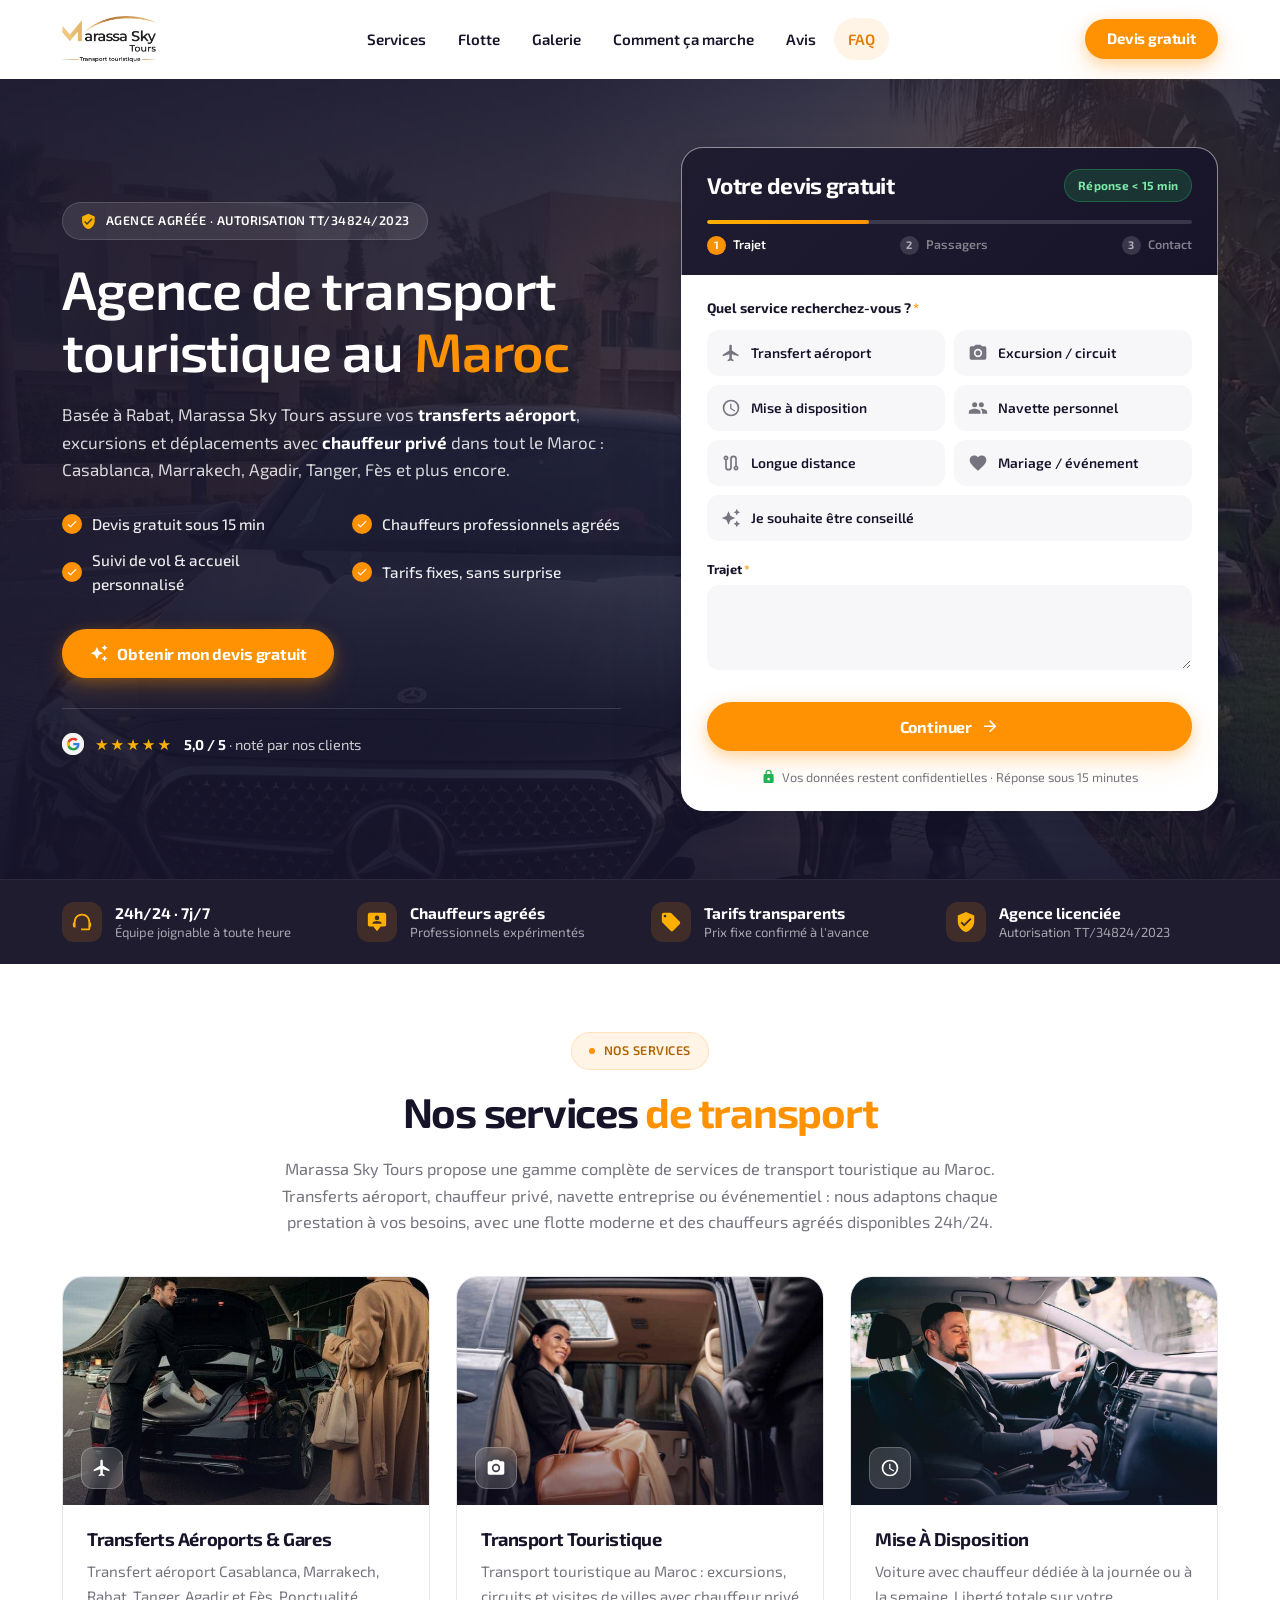
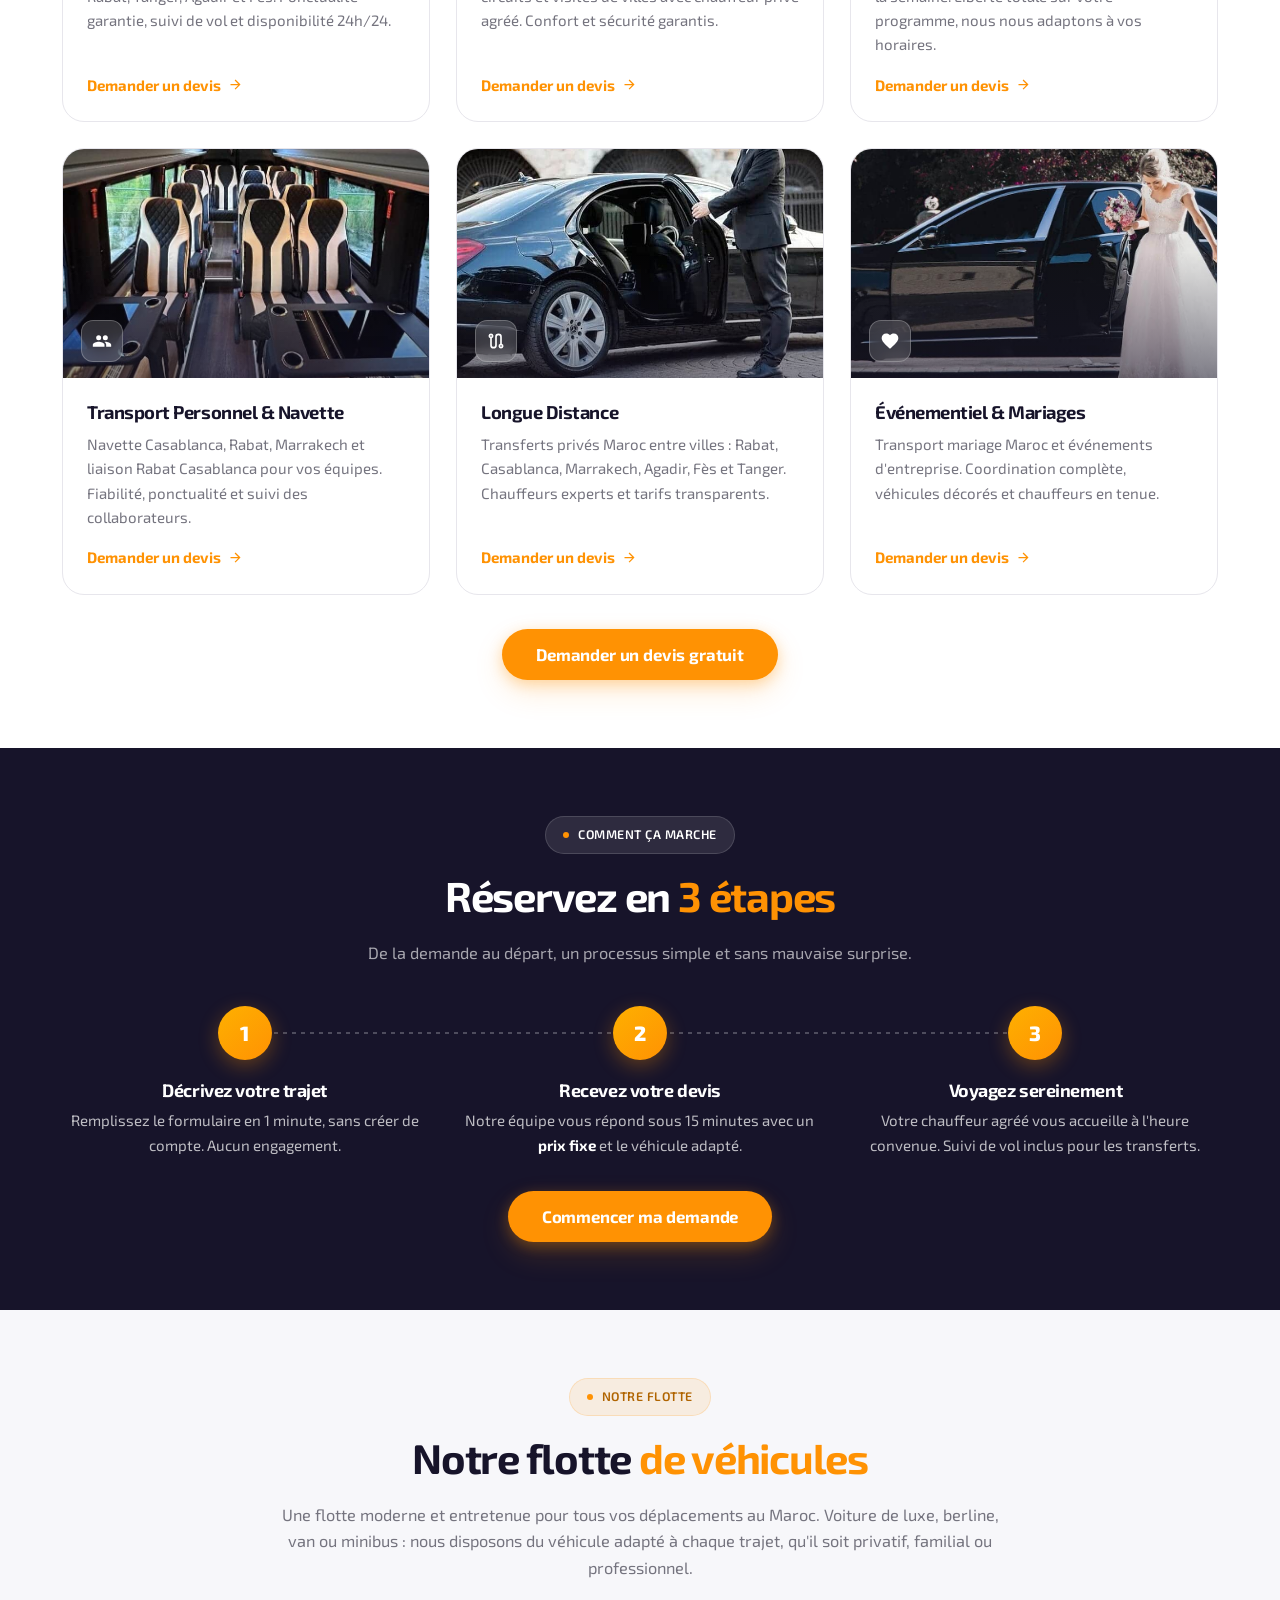
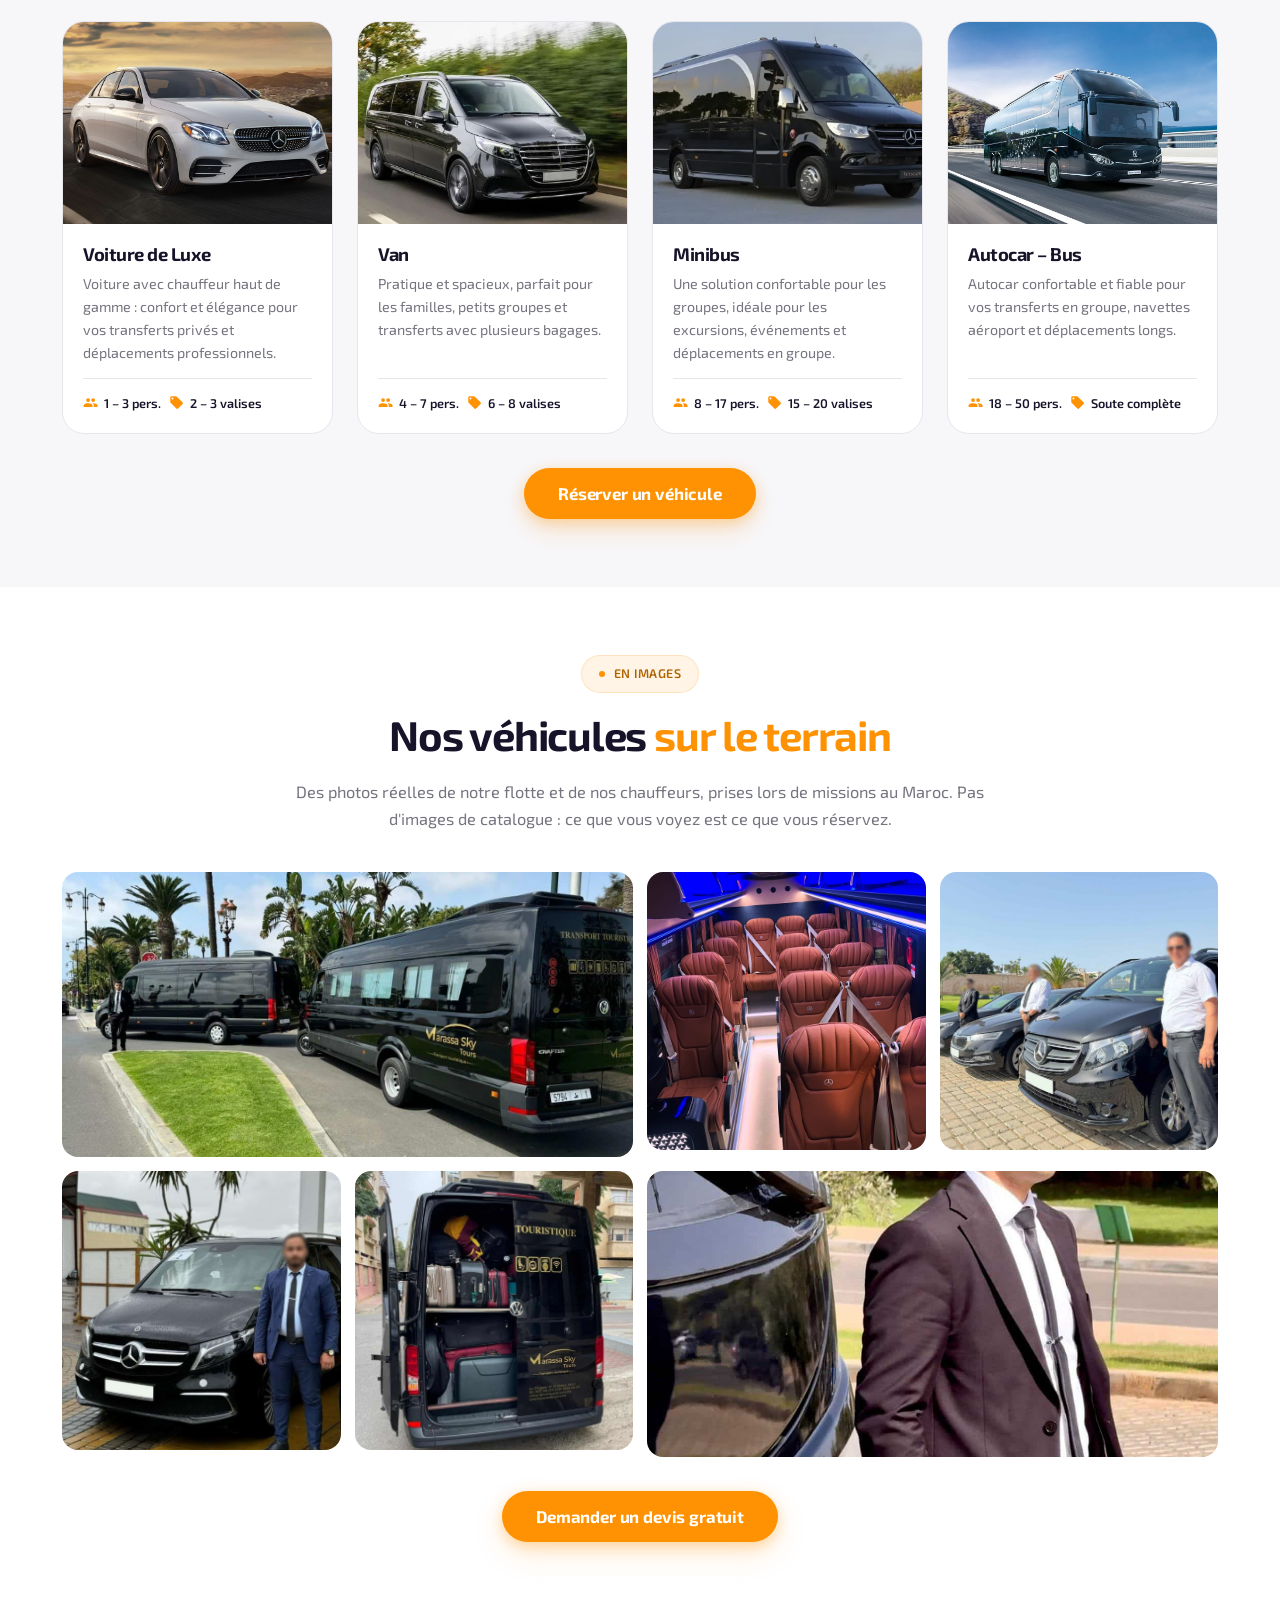
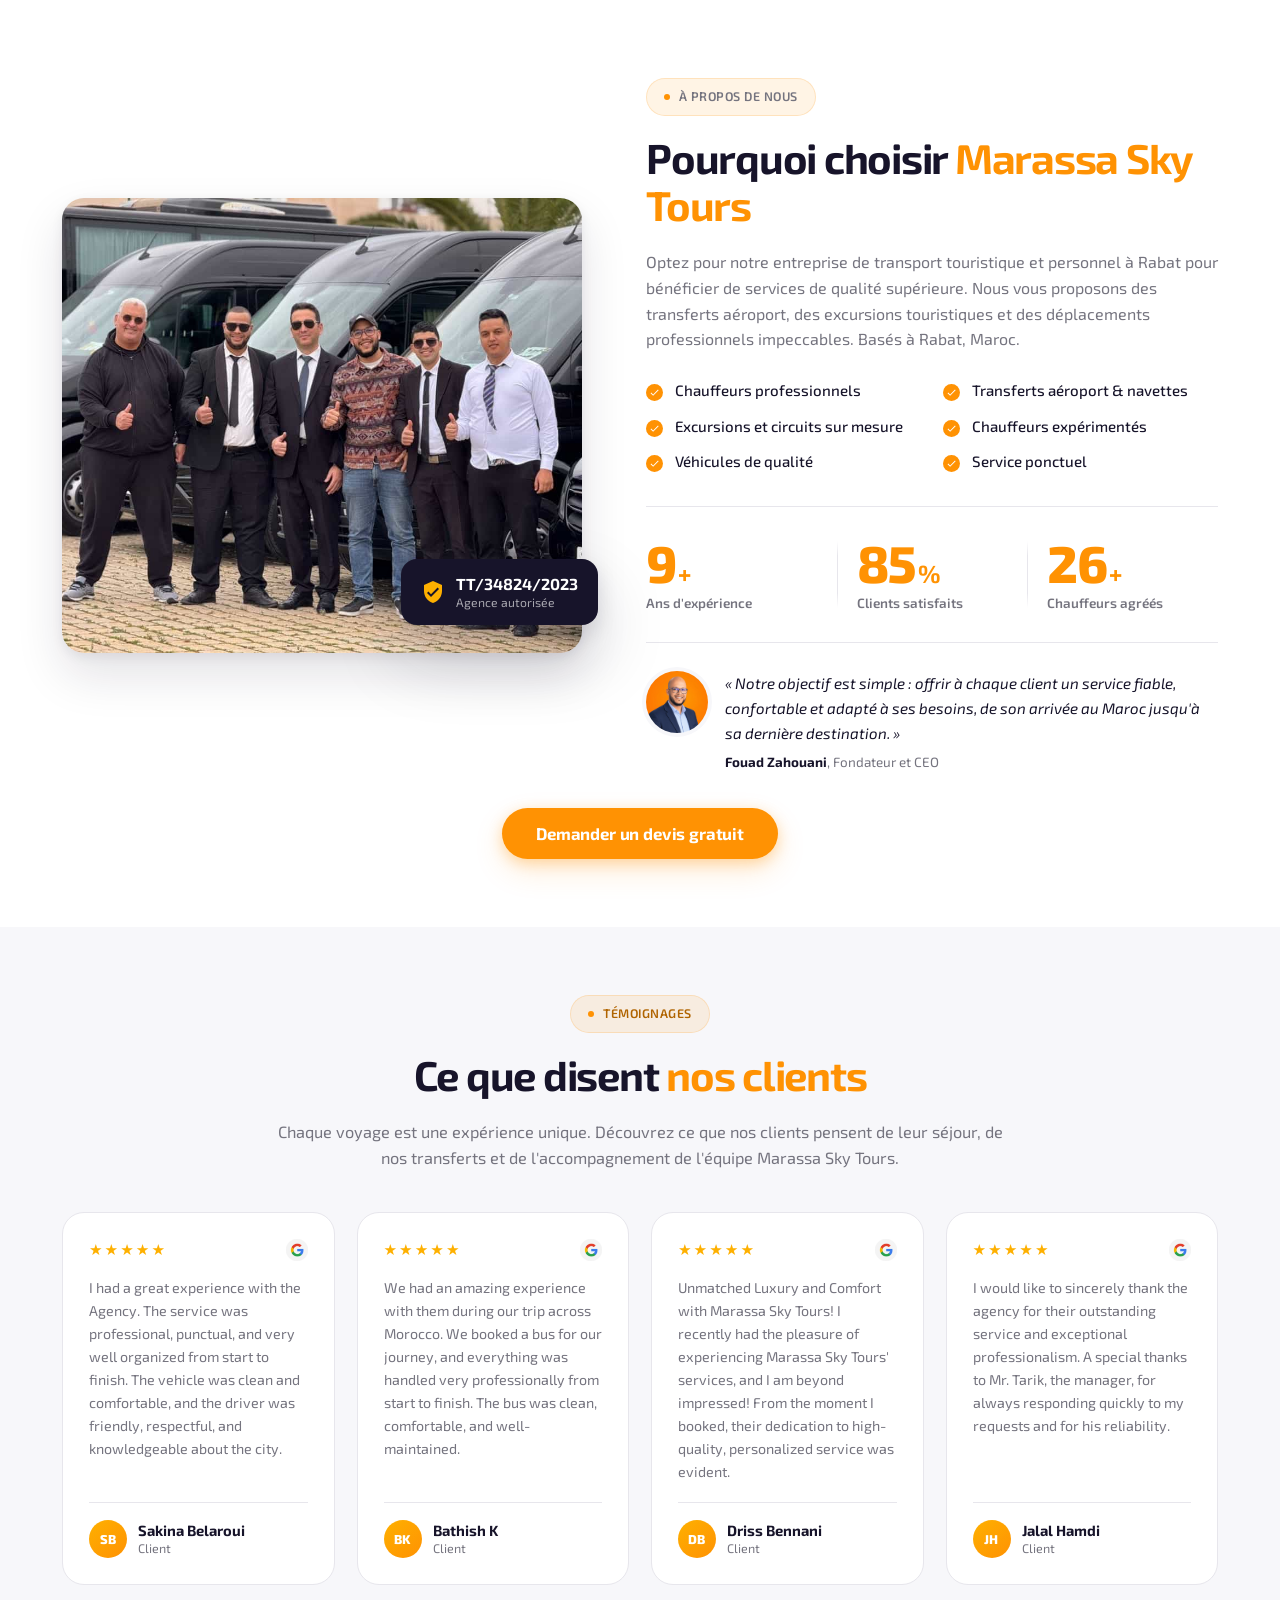
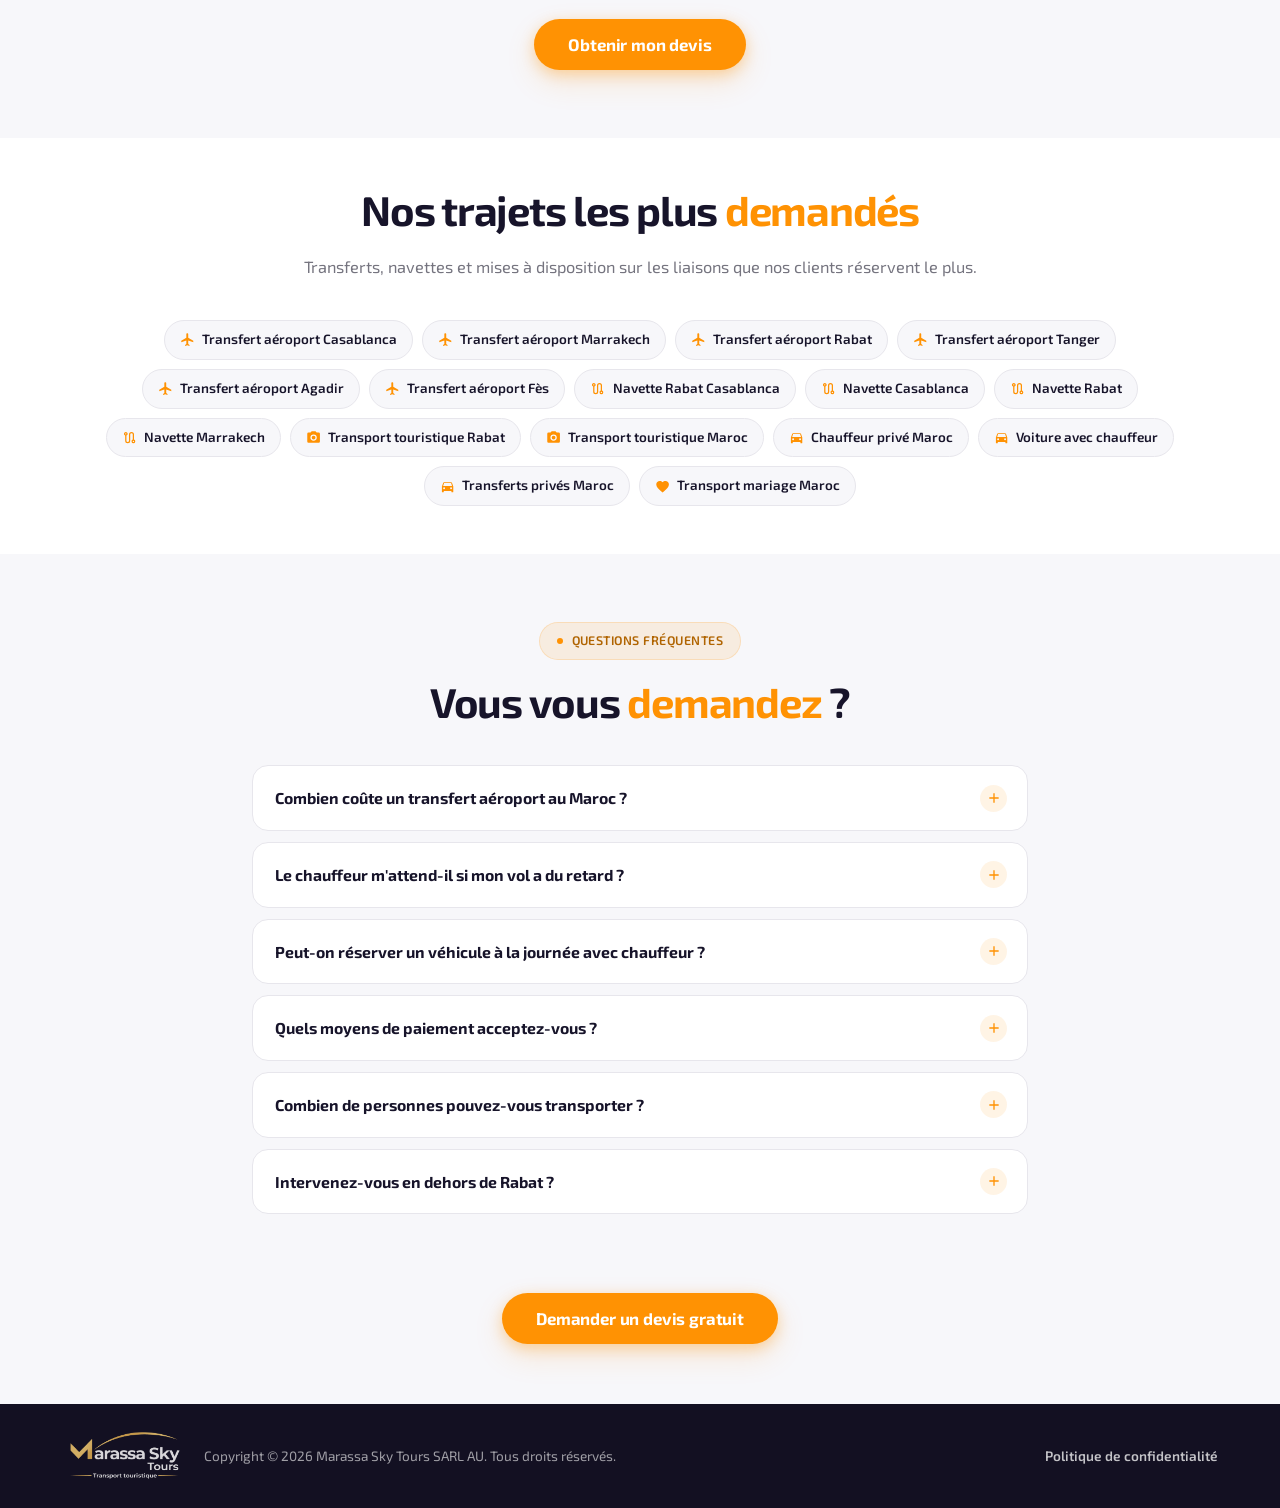
==== index.html @ c9d4eb15 "Retire le bloc téléphone de l'en-tête desktop Le lien « Disponible 24h/24 · +212 610 205 353 » était" ====
<!DOCTYPE html>
<html lang="fr">
<head>
<meta charset="utf-8">
<meta name="viewport" content="width=device-width, initial-scale=1">

<!-- Google Tag Manager -->
<script>(function(w,d,s,l,i){w[l]=w[l]||[];w[l].push({'gtm.start':
new Date().getTime(),event:'gtm.js'});var f=d.getElementsByTagName(s)[0],
j=d.createElement(s),dl=l!='dataLayer'?'&l='+l:'';j.async=true;j.src=
'https://www.googletagmanager.com/gtm.js?id='+i+dl;f.parentNode.insertBefore(j,f);
})(window,document,'script','dataLayer','GTM-MDLM8PX6');</script>
<!-- End Google Tag Manager -->

<title>Transport Touristique Maroc | Chauffeur Privé &amp; Transfert Aéroport</title>
<meta name="description" content="Transport touristique au Maroc et chauffeur privé : transfert aéroport Casablanca, Marrakech, Rabat, Tanger, Agadir. Navettes et devis gratuit en 15 minutes.">
<meta name="robots" content="noindex, follow">
<meta name="googlebot" content="noindex, follow">
<meta name="theme-color" content="#17142A">
<!-- Pas de rel=canonical ici : associer un canonical à un noindex envoie deux
     ordres contradictoires, et Google peut reporter le noindex sur l'URL
     canonique. Cela reviendrait à désindexer marassasky-tours.ma. -->
<link rel="icon" type="image/svg+xml" href="assets/img/favicon.svg">
<link rel="alternate icon" href="assets/img/logo.png">

<meta property="og:type" content="website">
<meta property="og:title" content="Transport Touristique au Maroc | Marassa Sky Tours">
<meta property="og:description" content="Transferts aéroport, excursions et navettes partout au Maroc. Chauffeurs agréés, disponible 24h/24. Devis gratuit.">
<meta property="og:image" content="assets/img/hero.jpg">
<meta property="og:locale" content="fr_MA">

<link rel="preconnect" href="https://fonts.googleapis.com">
<link rel="preconnect" href="https://fonts.gstatic.com" crossorigin>
<link href="https://fonts.googleapis.com/css2?family=Exo+2:wght@400;500;600;700;800&amp;display=swap" rel="stylesheet">
<!-- Préchargé uniquement sur grand écran : sur mobile la photo est très voilée
     et ce préchargement coûterait 226 Ko en concurrence du formulaire. -->
<link rel="preload" as="image" href="assets/img/hero.jpg" media="(min-width:761px)">
<link rel="stylesheet" href="assets/css/style.css">

<!-- ===== Google Ads en direct (ALTERNATIVE à GTM, ne pas cumuler) =====
     Google Tag Manager est déjà installé ci-dessus : le plus simple est d'y créer
     la balise Google Ads. Ce bloc n'est utile que si vous préférez vous passer de GTM.
     Activer les deux ferait compter chaque conversion deux fois. ===== -->
<!--
<script async src="https://www.googletagmanager.com/gtag/js?id=AW-XXXXXXXXX"></script>
<script>
  window.dataLayer = window.dataLayer || [];
  function gtag(){dataLayer.push(arguments);}
  gtag('js', new Date());
  gtag('config', 'AW-XXXXXXXXX');
</script>
-->

<!-- ===== Microsoft Clarity : cartes de chaleur et enregistrement de sessions ===== -->
<script type="text/javascript">
    (function(c,l,a,r,i,t,y){
        c[a]=c[a]||function(){(c[a].q=c[a].q||[]).push(arguments)};
        t=l.createElement(r);t.async=1;t.src="https://www.clarity.ms/tag/"+i;
        y=l.getElementsByTagName(r)[0];y.parentNode.insertBefore(t,y);
    })(window, document, "clarity", "script", "ygq9c2xey9");
</script>
</head>
<body>

<!-- Google Tag Manager (noscript) -->
<noscript><iframe src="https://www.googletagmanager.com/ns.html?id=GTM-MDLM8PX6"
height="0" width="0" style="display:none;visibility:hidden"></iframe></noscript>
<!-- End Google Tag Manager (noscript) -->

<a class="skip-link" href="#devis">Aller au formulaire de devis</a>

<!-- ============ ICÔNES ============ -->
<svg class="sprite" aria-hidden="true" focusable="false"><defs>
  <symbol id="i-plane" viewBox="0 0 24 24"><path d="M21 16v-2l-8-5V3.5c0-.83-.67-1.5-1.5-1.5S10 2.67 10 3.5V9l-8 5v2l8-2.5V19l-2 1.5V22l3.5-1 3.5 1v-1.5L13 19v-5.5l8 2.5z"/></symbol>
  <symbol id="i-camera" viewBox="0 0 24 24"><path d="M9 2L7.17 4H4a2 2 0 00-2 2v12a2 2 0 002 2h16a2 2 0 002-2V6a2 2 0 00-2-2h-3.17L15 2H9zm3 15a5 5 0 110-10 5 5 0 010 10zm0-2a3 3 0 100-6 3 3 0 000 6z"/></symbol>
  <symbol id="i-clock" viewBox="0 0 24 24"><path d="M12 2a10 10 0 100 20 10 10 0 000-20zm0 18a8 8 0 110-16 8 8 0 010 16zm.5-13H11v6l5.25 3.15.75-1.23-4.5-2.67z"/></symbol>
  <symbol id="i-users" viewBox="0 0 24 24"><path d="M16 11a3 3 0 100-6 3 3 0 000 6zm-8 0a3 3 0 100-6 3 3 0 000 6zm0 2c-2.33 0-7 1.17-7 3.5V19h14v-2.5c0-2.33-4.67-3.5-7-3.5zm8 0c-.29 0-.62.02-.97.05 1.16.84 1.97 1.97 1.97 3.45V19h6v-2.5c0-2.33-4.67-3.5-7-3.5z"/></symbol>
  <symbol id="i-route" viewBox="0 0 24 24"><path d="M19 15.18V7a4 4 0 00-8 0v10a2 2 0 11-4 0V8.82A3 3 0 006 3a3 3 0 00-1 5.82V17a4 4 0 008 0V7a2 2 0 114 0v8.18A3 3 0 0018 21a3 3 0 001-5.82zM6 7a1 1 0 110-2 1 1 0 010 2zm12 12a1 1 0 110-2 1 1 0 010 2z"/></symbol>
  <symbol id="i-heart" viewBox="0 0 24 24"><path d="M12 21.35l-1.45-1.32C5.4 15.36 2 12.28 2 8.5 2 5.42 4.42 3 7.5 3c1.74 0 3.41.81 4.5 2.09C13.09 3.81 14.76 3 16.5 3 19.58 3 22 5.42 22 8.5c0 3.78-3.4 6.86-8.55 11.54L12 21.35z"/></symbol>
  <symbol id="i-spark" viewBox="0 0 24 24"><path d="M19 9l1.25-2.75L23 5l-2.75-1.25L19 1l-1.25 2.75L15 5l2.75 1.25L19 9zm-7.5.5L9 4 6.5 9.5 1 12l5.5 2.5L9 20l2.5-5.5L17 12l-5.5-2.5zM19 15l-1.25 2.75L15 19l2.75 1.25L19 23l1.25-2.75L23 19l-2.75-1.25L19 15z"/></symbol>
  <symbol id="i-car" viewBox="0 0 24 24"><path d="M18.92 6.01C18.72 5.42 18.16 5 17.5 5h-11c-.66 0-1.21.42-1.42 1.01L3 12v8a1 1 0 001 1h1a1 1 0 001-1v-1h12v1a1 1 0 001 1h1a1 1 0 001-1v-8l-2.08-5.99zM6.5 16a1.5 1.5 0 110-3 1.5 1.5 0 010 3zm11 0a1.5 1.5 0 110-3 1.5 1.5 0 010 3zM5 11l1.5-4.5h11L19 11H5z"/></symbol>
  <symbol id="i-van" viewBox="0 0 24 24"><path d="M17 5H3a2 2 0 00-2 2v9h2a3 3 0 006 0h4a3 3 0 006 0h2v-5l-4-6zM6 17.5A1.5 1.5 0 116 14.5a1.5 1.5 0 010 3zm10 0a1.5 1.5 0 110-3 1.5 1.5 0 010 3zM17 12V8l2.5 4H17z"/></symbol>
  <symbol id="i-bus" viewBox="0 0 24 24"><path d="M4 16c0 .88.39 1.67 1 2.22V20a1 1 0 001 1h1a1 1 0 001-1v-1h8v1a1 1 0 001 1h1a1 1 0 001-1v-1.78c.61-.55 1-1.34 1-2.22V6c0-3.5-3.58-4-8-4s-8 .5-8 4v10zm3.5 1a1.5 1.5 0 110-3 1.5 1.5 0 010 3zm9 0a1.5 1.5 0 110-3 1.5 1.5 0 010 3zM18 11H6V6h12v5z"/></symbol>
  <symbol id="i-shield" viewBox="0 0 24 24"><path d="M12 1L3 5v6c0 5.55 3.84 10.74 9 12 5.16-1.26 9-6.45 9-12V5l-9-4zm-2 16l-4-4 1.41-1.41L10 14.17l6.59-6.59L18 9l-8 8z"/></symbol>
  <symbol id="i-headset" viewBox="0 0 24 24"><path d="M21 12.22C21 6.73 16.74 3 12 3c-4.69 0-9 3.65-9 9.28A2 2 0 002 14v2a2 2 0 002 2h1v-6.1a7 7 0 0114 0V19h-8v2h8a2 2 0 002-2v-1.22c.59-.31 1-.92 1-1.64v-2.3c0-.7-.41-1.31-1-1.62z"/></symbol>
  <symbol id="i-tag" viewBox="0 0 24 24"><path d="M21.41 11.58l-9-9A2 2 0 0011 2H4a2 2 0 00-2 2v7c0 .55.22 1.05.59 1.41l9 9c.36.36.86.59 1.41.59s1.05-.22 1.41-.59l7-7c.37-.36.59-.86.59-1.41s-.23-1.06-.59-1.42zM5.5 7A1.5 1.5 0 117 5.5 1.5 1.5 0 015.5 7z"/></symbol>
  <symbol id="i-badge" viewBox="0 0 24 24"><path d="M20 2H4a2 2 0 00-2 2v11a2 2 0 002 2h4l4 5 4-5h4a2 2 0 002-2V4a2 2 0 00-2-2zm-8 3a2.5 2.5 0 110 5 2.5 2.5 0 010-5zm5 9H7v-.75C7 11.75 10 11 12 11s5 .75 5 2.25V14z"/></symbol>
  <symbol id="i-phone" viewBox="0 0 24 24"><path d="M6.6 10.8c1.4 2.8 3.8 5.1 6.6 6.6l2.2-2.2c.3-.3.7-.4 1-.2 1.2.4 2.4.6 3.6.6.6 0 1 .4 1 1V20c0 .6-.4 1-1 1C11.2 21 3 12.8 3 2.5c0-.6.4-1 1-1h3.5c.6 0 1 .4 1 1 0 1.3.2 2.5.6 3.6.1.4 0 .8-.2 1l-2.3 2.2z"/></symbol>
  <symbol id="i-lock" viewBox="0 0 24 24"><path d="M18 8h-1V6A5 5 0 007 6v2H6a2 2 0 00-2 2v10a2 2 0 002 2h12a2 2 0 002-2V10a2 2 0 00-2-2zM9 6a3 3 0 016 0v2H9V6zm3 12a2 2 0 110-4 2 2 0 010 4z"/></symbol>
  <symbol id="i-check" viewBox="0 0 24 24"><path d="M9 16.2L4.8 12l-1.4 1.4L9 19 21 7l-1.4-1.4z"/></symbol>
  <symbol id="i-arrow" viewBox="0 0 24 24"><path d="M12 4l-1.41 1.41L16.17 11H4v2h12.17l-5.58 5.59L12 20l8-8z"/></symbol>
  <symbol id="i-pin" viewBox="0 0 24 24"><path d="M12 2a7 7 0 00-7 7c0 5.25 7 13 7 13s7-7.75 7-13a7 7 0 00-7-7zm0 9.5a2.5 2.5 0 110-5 2.5 2.5 0 010 5z"/></symbol>
</defs></svg>

<!-- ============ HEADER ============ -->
<header class="header" id="header">
  <div class="wrap header__inner">
    <a href="#top" class="header__logo" aria-label="Marassa Sky Tours, retour en haut de page">
      <img src="assets/img/logo.png" alt="Marassa Sky Tours" width="717" height="348">
    </a>

    <nav class="header__nav" aria-label="Navigation de la page">
      <a href="#services">Services</a>
      <a href="#flotte">Flotte</a>
      <a href="#galerie">Galerie</a>
      <a href="#process">Comment ça marche</a>
      <a href="#avis">Avis</a>
      <a href="#faq">FAQ</a>
    </nav>

    <div class="header__actions">
      <a class="btn btn--primary btn--sm" href="#devis" data-track="cta_header">Devis gratuit</a>
    </div>
  </div>
</header>

<!-- ============ HERO ============ -->
<section class="hero" id="top">
  <div class="hero__bg" role="presentation"></div>
  <div class="hero__glow" role="presentation"></div>

  <div class="wrap hero__inner">
    <div class="hero__intro">
      <p class="eyebrow">
        <svg class="ico"><use href="#i-shield"></use></svg>
        Agence agréée · Autorisation TT/34824/2023
      </p>

      <h1>Agence de transport touristique au <span class="hl">Maroc</span></h1>

      <p class="hero__lead">
        Basée à Rabat, Marassa Sky Tours assure vos <strong>transferts aéroport</strong>, excursions et
        déplacements avec <strong>chauffeur privé</strong> dans tout le Maroc<span class="hero__lead-more"> :
        Casablanca, Marrakech, Agadir, Tanger, Fès et plus encore</span>.
      </p>
    </div>

    <div class="hero__proof">
      <img src="assets/img/google.png" alt="" width="22" height="22" loading="lazy">
      <span class="stars" aria-hidden="true">★★★★★</span>
      <span class="hero__proof-txt"><strong>5,0 / 5</strong> · noté par nos clients</span>
    </div>

    <div class="hero__aside">
      <ul class="hero__ticks">
        <li><svg class="ico"><use href="#i-check"></use></svg> Devis gratuit sous 15 min</li>
        <li><svg class="ico"><use href="#i-check"></use></svg> Chauffeurs professionnels agréés</li>
        <li><svg class="ico"><use href="#i-check"></use></svg> Suivi de vol &amp; accueil personnalisé</li>
        <li><svg class="ico"><use href="#i-check"></use></svg> Tarifs fixes, sans surprise</li>
      </ul>

      <div class="hero__cta">
        <a class="btn btn--primary" href="#devis" data-track="cta_hero">
          <svg class="ico"><use href="#i-spark"></use></svg> Obtenir mon devis gratuit
        </a>
      </div>
    </div>

    <!-- ============ FORMULAIRE MULTI-ÉTAPES ============ -->
    <div class="formcard" id="devis">
      <div class="formcard__head">
        <div class="formcard__title">
          <h2>Votre devis gratuit</h2>
          <span class="formcard__eta">Réponse&nbsp;&lt;&nbsp;15&nbsp;min</span>
        </div>

        <div class="progress" role="group" aria-label="Progression du formulaire">
          <div class="progress__track"><span class="progress__fill" id="progressFill"></span></div>
          <ol class="progress__list">
            <li class="is-active" data-for="1"><b>1</b><span>Trajet</span></li>
            <li data-for="2"><b>2</b><span>Passagers</span></li>
            <li data-for="3"><b>3</b><span>Contact</span></li>
          </ol>
        </div>
      </div>

      <form id="quoteForm" class="form" novalidate>

        <!-- ---------- Étape 1 ---------- -->
        <fieldset class="step is-active" data-step="1">
          <legend class="sr-only">Étape 1 : votre trajet</legend>

          <p class="form__q">Quel service recherchez-vous ?<i>*</i></p>
          <div class="tiles tiles--2" role="radiogroup" aria-label="Service souhaité">
            <label class="tile"><input type="radio" name="service" value="Transferts Aéroports &amp; Gares" required><span class="tile__in"><svg class="ico"><use href="#i-plane"></use></svg><b>Transfert aéroport</b></span></label>
            <label class="tile"><input type="radio" name="service" value="Transport touristique"><span class="tile__in"><svg class="ico"><use href="#i-camera"></use></svg><b>Excursion / circuit</b></span></label>
            <label class="tile"><input type="radio" name="service" value="Mise à disposition"><span class="tile__in"><svg class="ico"><use href="#i-clock"></use></svg><b>Mise à disposition</b></span></label>
            <label class="tile"><input type="radio" name="service" value="Transport du personnel – Navette"><span class="tile__in"><svg class="ico"><use href="#i-users"></use></svg><b>Navette personnel</b></span></label>
            <label class="tile"><input type="radio" name="service" value="Longue distance"><span class="tile__in"><svg class="ico"><use href="#i-route"></use></svg><b>Longue distance</b></span></label>
            <label class="tile"><input type="radio" name="service" value="Événementiel &amp; Mariage"><span class="tile__in"><svg class="ico"><use href="#i-heart"></use></svg><b>Mariage / événement</b></span></label>
            <label class="tile tile--wide"><input type="radio" name="service" value="Je souhaite être conseillé"><span class="tile__in"><svg class="ico"><use href="#i-spark"></use></svg><b>Je souhaite être conseillé</b></span></label>
          </div>

          <div class="form__row">
            <label class="field">
              <span>Trajet<i>*</i></span>
              <textarea name="trajet" rows="3" required></textarea>
            </label>
          </div>
        </fieldset>

        <!-- ---------- Étape 2 ---------- -->
        <fieldset class="step" data-step="2" hidden>
          <legend class="sr-only">Étape 2 : passagers et véhicule</legend>

          <p class="form__q">Combien de personnes ?<i>*</i></p>
          <div class="chipset" role="radiogroup" aria-label="Nombre de personnes">
            <label class="chip"><input type="radio" name="personnes" value="1 à 3 personnes" required><span>1 – 3</span></label>
            <label class="chip"><input type="radio" name="personnes" value="4 à 7 personnes"><span>4 – 7</span></label>
            <label class="chip"><input type="radio" name="personnes" value="8 à 17 personnes"><span>8 – 17</span></label>
            <label class="chip"><input type="radio" name="personnes" value="18 à 30 personnes"><span>18 – 30</span></label>
            <label class="chip"><input type="radio" name="personnes" value="31 à 50 personnes"><span>31 – 50</span></label>
          </div>

          <p class="form__q">Combien de bagages ?</p>
          <div class="chipset" role="radiogroup" aria-label="Nombre de bagages">
            <label class="chip"><input type="radio" name="bagages" value="Aucun bagage"><span>Aucun</span></label>
            <label class="chip"><input type="radio" name="bagages" value="1 à 3 valises"><span>1 – 3</span></label>
            <label class="chip"><input type="radio" name="bagages" value="4 à 7 valises"><span>4 – 7</span></label>
            <label class="chip"><input type="radio" name="bagages" value="8 à 17 valises"><span>8 – 17</span></label>
            <label class="chip"><input type="radio" name="bagages" value="18 à 30 valises"><span>18 – 30</span></label>
            <label class="chip"><input type="radio" name="bagages" value="Plus de 30 valises"><span>30 +</span></label>
          </div>

          <p class="form__q">Quel véhicule ?</p>
          <div class="tiles tiles--2" role="radiogroup" aria-label="Véhicule souhaité">
            <label class="tile"><input type="radio" name="vehicule" value="Voiture de luxe"><span class="tile__in"><svg class="ico"><use href="#i-car"></use></svg><b>Voiture de luxe</b></span></label>
            <label class="tile"><input type="radio" name="vehicule" value="Van"><span class="tile__in"><svg class="ico"><use href="#i-van"></use></svg><b>Van</b></span></label>
            <label class="tile"><input type="radio" name="vehicule" value="Mini Bus"><span class="tile__in"><svg class="ico"><use href="#i-bus"></use></svg><b>Minibus</b></span></label>
            <label class="tile"><input type="radio" name="vehicule" value="Autocar"><span class="tile__in"><svg class="ico"><use href="#i-bus"></use></svg><b>Autocar</b></span></label>
            <label class="tile tile--wide"><input type="radio" name="vehicule" value="Je souhaite être conseillé"><span class="tile__in"><svg class="ico"><use href="#i-spark"></use></svg><b>Conseillez-moi</b></span></label>
          </div>
        </fieldset>

        <!-- ---------- Étape 3 ---------- -->
        <fieldset class="step" data-step="3" hidden>
          <legend class="sr-only">Étape 3 : vos coordonnées</legend>

          <div class="recap" id="recap" aria-live="polite"></div>

          <div class="form__row form__row--2">
            <label class="field">
              <span>Nom complet<i>*</i></span>
              <input type="text" name="nom" placeholder="Votre nom" required autocomplete="name">
            </label>
            <label class="field">
              <span>Téléphone / WhatsApp<i>*</i></span>
              <input type="tel" name="telephone" placeholder="+212 6 00 00 00 00" required autocomplete="tel" inputmode="tel">
            </label>
          </div>

          <label class="field">
            <span>E-mail</span>
            <input type="email" name="email" placeholder="vous@exemple.com" autocomplete="email" inputmode="email">
          </label>
        </fieldset>

        <!-- anti-spam -->
        <div class="hp" aria-hidden="true">
          <label>Ne pas remplir <input type="text" name="website" tabindex="-1" autocomplete="off"></label>
        </div>

        <p class="form__status" id="formStatus" role="status" aria-live="polite"></p>

        <div class="form__nav">
          <button type="button" class="btn btn--back" id="prevBtn" hidden>
            <svg class="ico ico--flip"><use href="#i-arrow"></use></svg> Retour
          </button>
          <button type="button" class="btn btn--primary btn--grow" id="nextBtn">
            Continuer <svg class="ico"><use href="#i-arrow"></use></svg>
          </button>
          <button type="submit" class="btn btn--primary btn--grow" id="submitBtn" hidden>
            <span class="btn__label">Continuer</span>
            <svg class="ico"><use href="#i-arrow"></use></svg>
            <span class="btn__spinner" aria-hidden="true"></span>
          </button>
        </div>

        <p class="form__foot">
          <svg class="ico"><use href="#i-lock"></use></svg>
          Vos données restent confidentielles · Réponse sous 15 minutes
        </p>
      </form>

      <div class="formcard__success" id="formSuccess" hidden>
        <div class="check" aria-hidden="true"><svg class="ico"><use href="#i-check"></use></svg></div>
        <h3>Demande bien reçue !</h3>
        <p>Notre équipe vous recontacte dans les <strong>15 prochaines minutes</strong>. Pour une demande urgente, appelez-nous directement.</p>
        <a class="btn btn--primary" href="tel:+212610205353" data-track="call_success">
          <svg class="ico"><use href="#i-phone"></use></svg> +212 610 205 353
        </a>
      </div>
    </div>
  </div>
</section>

<!-- ============ BANDEAU CONFIANCE ============ -->
<section class="trust" aria-label="Nos garanties">
  <div class="wrap trust__grid">
    <div class="trust__item"><svg class="ico"><use href="#i-headset"></use></svg><div><strong>24h/24 · 7j/7</strong><span>Équipe joignable à toute heure</span></div></div>
    <div class="trust__item"><svg class="ico"><use href="#i-badge"></use></svg><div><strong>Chauffeurs agréés</strong><span>Professionnels expérimentés</span></div></div>
    <div class="trust__item"><svg class="ico"><use href="#i-tag"></use></svg><div><strong>Tarifs transparents</strong><span>Prix fixe confirmé à l'avance</span></div></div>
    <div class="trust__item"><svg class="ico"><use href="#i-shield"></use></svg><div><strong>Agence licenciée</strong><span>Autorisation TT/34824/2023</span></div></div>
  </div>
</section>

<!-- ============ SERVICES ============ -->
<section class="section" id="services">
  <div class="wrap">
    <header class="section__head reveal">
      <p class="eyebrow eyebrow--dark"><span class="dot"></span> Nos services</p>
      <h2>Nos services <span class="hl">de transport</span></h2>
      <p class="section__lead">
        Marassa Sky Tours propose une gamme complète de services de transport touristique au Maroc.
        Transferts aéroport, chauffeur privé, navette entreprise ou événementiel : nous adaptons chaque
        prestation à vos besoins, avec une flotte moderne et des chauffeurs agréés disponibles 24h/24.
      </p>
    </header>

    <div class="cards">
      <article class="card reveal">
        <div class="card__media">
          <img src="assets/img/svc-transferts.jpg" alt="Transferts aéroports et gares au Maroc" loading="lazy" width="682" height="533">
          <span class="card__ico"><svg class="ico"><use href="#i-plane"></use></svg></span>
        </div>
        <div class="card__body">
          <h3>Transferts Aéroports &amp; Gares</h3>
          <p>Transfert aéroport Casablanca, Marrakech, Rabat, Tanger, Agadir et Fès. Ponctualité garantie, suivi de vol et disponibilité 24h/24.</p>
          <a class="link" href="#devis" data-track="cta_service_transferts">Demander un devis <svg class="ico"><use href="#i-arrow"></use></svg></a>
        </div>
      </article>

      <article class="card reveal">
        <div class="card__media">
          <img src="assets/img/svc-touristique.jpg" alt="Transport touristique et excursions au Maroc" loading="lazy" width="682" height="533">
          <span class="card__ico"><svg class="ico"><use href="#i-camera"></use></svg></span>
        </div>
        <div class="card__body">
          <h3>Transport Touristique</h3>
          <p>Transport touristique au Maroc : excursions, circuits et visites de villes avec chauffeur privé agréé. Confort et sécurité garantis.</p>
          <a class="link" href="#devis" data-track="cta_service_touristique">Demander un devis <svg class="ico"><use href="#i-arrow"></use></svg></a>
        </div>
      </article>

      <article class="card reveal">
        <div class="card__media">
          <img src="assets/img/svc-disposition.jpg" alt="Mise à disposition d'un véhicule avec chauffeur" loading="lazy" width="682" height="533">
          <span class="card__ico"><svg class="ico"><use href="#i-clock"></use></svg></span>
        </div>
        <div class="card__body">
          <h3>Mise À Disposition</h3>
          <p>Voiture avec chauffeur dédiée à la journée ou à la semaine. Liberté totale sur votre programme, nous nous adaptons à vos horaires.</p>
          <a class="link" href="#devis" data-track="cta_service_disposition">Demander un devis <svg class="ico"><use href="#i-arrow"></use></svg></a>
        </div>
      </article>

      <article class="card reveal">
        <div class="card__media">
          <img src="assets/img/svc-personnel.jpg" alt="Navette et transport du personnel pour entreprises" loading="lazy" width="682" height="533">
          <span class="card__ico"><svg class="ico"><use href="#i-users"></use></svg></span>
        </div>
        <div class="card__body">
          <h3>Transport Personnel &amp; Navette</h3>
          <p>Navette Casablanca, Rabat, Marrakech et liaison Rabat Casablanca pour vos équipes. Fiabilité, ponctualité et suivi des collaborateurs.</p>
          <a class="link" href="#devis" data-track="cta_service_personnel">Demander un devis <svg class="ico"><use href="#i-arrow"></use></svg></a>
        </div>
      </article>

      <article class="card reveal">
        <div class="card__media">
          <img src="assets/img/svc-longue-distance.jpg" alt="Trajets longue distance entre les villes du Maroc" loading="lazy" width="682" height="533">
          <span class="card__ico"><svg class="ico"><use href="#i-route"></use></svg></span>
        </div>
        <div class="card__body">
          <h3>Longue Distance</h3>
          <p>Transferts privés Maroc entre villes : Rabat, Casablanca, Marrakech, Agadir, Fès et Tanger. Chauffeurs experts et tarifs transparents.</p>
          <a class="link" href="#devis" data-track="cta_service_longue">Demander un devis <svg class="ico"><use href="#i-arrow"></use></svg></a>
        </div>
      </article>

      <article class="card reveal">
        <div class="card__media">
          <img src="assets/img/svc-mariages.jpg" alt="Transport VIP pour mariages et événements" loading="lazy" width="682" height="533">
          <span class="card__ico"><svg class="ico"><use href="#i-heart"></use></svg></span>
        </div>
        <div class="card__body">
          <h3>Événementiel &amp; Mariages</h3>
          <p>Transport mariage Maroc et événements d'entreprise. Coordination complète, véhicules décorés et chauffeurs en tenue.</p>
          <a class="link" href="#devis" data-track="cta_service_mariages">Demander un devis <svg class="ico"><use href="#i-arrow"></use></svg></a>
        </div>
      </article>
    </div>

    <div class="section__cta reveal">
      <a class="btn btn--primary btn--lg" href="#devis" data-track="cta_services">Demander un devis gratuit</a>
    </div>
  </div>
</section>

<!-- ============ COMMENT ÇA MARCHE ============ -->
<section class="section section--dark" id="process">
  <div class="wrap">
    <header class="section__head reveal">
      <p class="eyebrow"><span class="dot"></span> Comment ça marche</p>
      <h2>Réservez en <span class="hl">3 étapes</span></h2>
      <p class="section__lead">De la demande au départ, un processus simple et sans mauvaise surprise.</p>
    </header>

    <ol class="process">
      <li class="process__step reveal">
        <span class="process__num">1</span>
        <h3>Décrivez votre trajet</h3>
        <p>Remplissez le formulaire en 1 minute, sans créer de compte. Aucun engagement.</p>
      </li>
      <li class="process__step reveal">
        <span class="process__num">2</span>
        <h3>Recevez votre devis</h3>
        <p>Notre équipe vous répond sous 15 minutes avec un <strong>prix fixe</strong> et le véhicule adapté.</p>
      </li>
      <li class="process__step reveal">
        <span class="process__num">3</span>
        <h3>Voyagez sereinement</h3>
        <p>Votre chauffeur agréé vous accueille à l'heure convenue. Suivi de vol inclus pour les transferts.</p>
      </li>
    </ol>

    <div class="section__cta reveal">
      <a class="btn btn--primary btn--lg" href="#devis" data-track="cta_process">Commencer ma demande</a>
    </div>
  </div>
</section>

<!-- ============ FLOTTE ============ -->
<section class="section section--alt" id="flotte">
  <div class="wrap">
    <header class="section__head reveal">
      <p class="eyebrow eyebrow--dark"><span class="dot"></span> Notre flotte</p>
      <h2>Notre flotte <span class="hl">de véhicules</span></h2>
      <p class="section__lead">
        Une flotte moderne et entretenue pour tous vos déplacements au Maroc. Voiture de luxe, berline,
        van ou minibus : nous disposons du véhicule adapté à chaque trajet, qu'il soit privatif,
        familial ou professionnel.
      </p>
    </header>

    <div class="fleet">
      <article class="vcard reveal">
        <div class="vcard__media"><img src="assets/img/fleet-luxe.jpg" alt="Voiture de luxe avec chauffeur" loading="lazy"></div>
        <div class="vcard__body">
          <h3>Voiture de Luxe</h3>
          <p>Voiture avec chauffeur haut de gamme : confort et élégance pour vos transferts privés et déplacements professionnels.</p>
          <ul class="vcard__specs">
            <li><svg class="ico"><use href="#i-users"></use></svg> 1 – 3 pers.</li>
            <li><svg class="ico"><use href="#i-tag"></use></svg> 2 – 3 valises</li>
          </ul>
        </div>
      </article>

      <article class="vcard reveal">
        <div class="vcard__media"><img src="assets/img/fleet-van.webp" alt="Van Mercedes pour familles et petits groupes" loading="lazy"></div>
        <div class="vcard__body">
          <h3>Van</h3>
          <p>Pratique et spacieux, parfait pour les familles, petits groupes et transferts avec plusieurs bagages.</p>
          <ul class="vcard__specs">
            <li><svg class="ico"><use href="#i-users"></use></svg> 4 – 7 pers.</li>
            <li><svg class="ico"><use href="#i-tag"></use></svg> 6 – 8 valises</li>
          </ul>
        </div>
      </article>

      <article class="vcard reveal">
        <div class="vcard__media"><img src="assets/img/fleet-minibus.webp" alt="Minibus pour groupes et excursions" loading="lazy"></div>
        <div class="vcard__body">
          <h3>Minibus</h3>
          <p>Une solution confortable pour les groupes, idéale pour les excursions, événements et déplacements en groupe.</p>
          <ul class="vcard__specs">
            <li><svg class="ico"><use href="#i-users"></use></svg> 8 – 17 pers.</li>
            <li><svg class="ico"><use href="#i-tag"></use></svg> 15 – 20 valises</li>
          </ul>
        </div>
      </article>

      <article class="vcard reveal">
        <div class="vcard__media"><img src="assets/img/fleet-bus.webp" alt="Autocar de tourisme grand confort pour transferts en groupe" loading="lazy" width="1000" height="1000"></div>
        <div class="vcard__body">
          <h3>Autocar – Bus</h3>
          <p>Autocar confortable et fiable pour vos transferts en groupe, navettes aéroport et déplacements longs.</p>
          <ul class="vcard__specs">
            <li><svg class="ico"><use href="#i-users"></use></svg> 18 – 50 pers.</li>
            <li><svg class="ico"><use href="#i-tag"></use></svg> Soute complète</li>
          </ul>
        </div>
      </article>
    </div>

    <div class="section__cta reveal">
      <a class="btn btn--primary btn--lg" href="#devis" data-track="cta_flotte">Réserver un véhicule</a>
    </div>
  </div>
</section>

<!-- ============ GALERIE ============ -->
<section class="section" id="galerie">
  <div class="wrap">
    <header class="section__head reveal">
      <p class="eyebrow eyebrow--dark"><span class="dot"></span> En images</p>
      <h2>Nos véhicules <span class="hl">sur le terrain</span></h2>
      <p class="section__lead">
        Des photos réelles de notre flotte et de nos chauffeurs, prises lors de missions
        au Maroc. Pas d'images de catalogue : ce que vous voyez est ce que vous réservez.
      </p>
    </header>

    <div class="gallery">
      <figure class="gallery__item gallery__item--wide reveal">
        <img src="assets/img/gal-1.jpg" alt="Minibus Marassa Sky Tours et chauffeur en bord de mer à Rabat" loading="lazy" decoding="async" width="1280" height="960">
        <figcaption>Minibus &amp; chauffeur, Rabat</figcaption>
      </figure>
      <figure class="gallery__item reveal">
        <img src="assets/img/gal-2.jpg" alt="Intérieur d'un minibus Mercedes Sprinter avec sièges en cuir" loading="lazy" decoding="async" width="1440" height="1440">
        <figcaption>Intérieur Sprinter 16 places</figcaption>
      </figure>
      <figure class="gallery__item reveal">
        <img src="assets/img/gal-3.jpg" alt="Flotte de véhicules Marassa Sky Tours avec chauffeurs en tenue" loading="lazy" decoding="async" width="1280" height="1185">
        <figcaption>Berlines, van et chauffeurs</figcaption>
      </figure>
      <figure class="gallery__item reveal">
        <img src="assets/img/gal-4.jpg" alt="Mercedes Classe V noire avec chauffeur en costume" loading="lazy" decoding="async" width="1125" height="1163">
        <figcaption>Mercedes Classe V</figcaption>
      </figure>
      <figure class="gallery__item reveal">
        <img src="assets/img/gal-5.jpg" alt="Van de transport chargé de valises pour un transfert aéroport" loading="lazy" decoding="async" width="1129" height="1163">
        <figcaption>Capacité bagages réelle</figcaption>
      </figure>
      <figure class="gallery__item gallery__item--wide reveal">
        <img src="assets/img/gal-6.jpg" alt="Chauffeur professionnel en costume devant un autocar de tourisme" loading="lazy" decoding="async" width="1125" height="1163">
        <figcaption>Chauffeurs agréés, en tenue</figcaption>
      </figure>
    </div>

    <div class="section__cta reveal">
      <a class="btn btn--primary btn--lg" href="#devis" data-track="cta_galerie">Demander un devis gratuit</a>
    </div>
  </div>
</section>

<!-- ============ À PROPOS ============ -->
<section class="section" id="apropos">
  <div class="wrap about">
    <div class="about__media reveal">
      <img src="assets/img/about.jpg" alt="Véhicules Marassa Sky Tours pour excursions au Maroc" loading="lazy">
      <div class="about__badge">
        <svg class="ico"><use href="#i-shield"></use></svg>
        <div><strong>TT/34824/2023</strong><span>Agence autorisée</span></div>
      </div>
    </div>

    <div class="about__copy reveal">
      <p class="eyebrow eyebrow--dark"><span class="dot"></span> À propos de nous</p>
      <h2>Pourquoi choisir <span class="hl">Marassa Sky Tours</span></h2>
      <p>
        Optez pour notre entreprise de transport touristique et personnel à Rabat pour bénéficier de
        services de qualité supérieure. Nous vous proposons des transferts aéroport, des excursions
        touristiques et des déplacements professionnels impeccables. Basés à Rabat, Maroc.
      </p>

      <ul class="checks">
        <li>Chauffeurs professionnels</li>
        <li>Transferts aéroport &amp; navettes</li>
        <li>Excursions et circuits sur mesure</li>
        <li>Chauffeurs expérimentés</li>
        <li>Véhicules de qualité</li>
        <li>Service ponctuel</li>
      </ul>

      <div class="stats" id="stats">
        <div class="stat">
          <strong class="stat__num"><span class="counter" data-to="10">0</span><em>+</em></strong>
          <span class="stat__label">Ans d'expérience</span>
        </div>
        <div class="stat">
          <strong class="stat__num"><span class="counter" data-to="98">0</span><em>%</em></strong>
          <span class="stat__label">Clients satisfaits</span>
        </div>
        <div class="stat">
          <strong class="stat__num"><span class="counter" data-to="30">0</span><em>+</em></strong>
          <span class="stat__label">Chauffeurs agréés</span>
        </div>
      </div>

      <figure class="founder">
        <img src="assets/img/founder.webp" alt="Fouad Zahouani, fondateur et CEO" loading="lazy" width="72" height="72">
        <blockquote>
          <p>« Notre objectif est simple : offrir à chaque client un service fiable, confortable et adapté à ses besoins, de son arrivée au Maroc jusqu'à sa dernière destination. »</p>
          <figcaption><strong>Fouad Zahouani</strong>, Fondateur et CEO</figcaption>
        </blockquote>
      </figure>
    </div>
  </div>

  <div class="wrap">
    <div class="section__cta reveal">
      <a class="btn btn--primary btn--lg" href="#devis" data-track="cta_apropos">Demander un devis gratuit</a>
    </div>
  </div>
</section>

<!-- ============ AVIS ============ -->
<section class="section section--alt" id="avis">
  <div class="wrap">
    <header class="section__head reveal">
      <p class="eyebrow eyebrow--dark"><span class="dot"></span> Témoignages</p>
      <h2>Ce que disent <span class="hl">nos clients</span></h2>
      <p class="section__lead">
        Chaque voyage est une expérience unique. Découvrez ce que nos clients pensent de leur séjour,
        de nos transferts et de l'accompagnement de l'équipe Marassa Sky Tours.
      </p>
    </header>

    <div class="reviews">
      <figure class="review reveal">
        <div class="review__top"><span class="stars" aria-label="Noté 5 sur 5">★★★★★</span><img src="assets/img/google.png" alt="Avis Google" loading="lazy" width="22" height="22"></div>
        <blockquote><p>I had a great experience with the Agency. The service was professional, punctual, and very well organized from start to finish. The vehicle was clean and comfortable, and the driver was friendly, respectful, and knowledgeable about the city.</p></blockquote>
        <figcaption><span class="avatar" aria-hidden="true">SB</span><span class="review__who"><strong>Sakina Belaroui</strong><small>Client</small></span></figcaption>
      </figure>

      <figure class="review reveal">
        <div class="review__top"><span class="stars" aria-label="Noté 5 sur 5">★★★★★</span><img src="assets/img/google.png" alt="Avis Google" loading="lazy" width="22" height="22"></div>
        <blockquote><p>We had an amazing experience with them during our trip across Morocco. We booked a bus for our journey, and everything was handled very professionally from start to finish. The bus was clean, comfortable, and well-maintained.</p></blockquote>
        <figcaption><span class="avatar" aria-hidden="true">BK</span><span class="review__who"><strong>Bathish K</strong><small>Client</small></span></figcaption>
      </figure>

      <figure class="review reveal">
        <div class="review__top"><span class="stars" aria-label="Noté 5 sur 5">★★★★★</span><img src="assets/img/google.png" alt="Avis Google" loading="lazy" width="22" height="22"></div>
        <blockquote><p>Unmatched Luxury and Comfort with Marassa Sky Tours! I recently had the pleasure of experiencing Marassa Sky Tours' services, and I am beyond impressed! From the moment I booked, their dedication to high-quality, personalized service was evident.</p></blockquote>
        <figcaption><span class="avatar" aria-hidden="true">DB</span><span class="review__who"><strong>Driss Bennani</strong><small>Client</small></span></figcaption>
      </figure>

      <figure class="review reveal">
        <div class="review__top"><span class="stars" aria-label="Noté 5 sur 5">★★★★★</span><img src="assets/img/google.png" alt="Avis Google" loading="lazy" width="22" height="22"></div>
        <blockquote><p>I would like to sincerely thank the agency for their outstanding service and exceptional professionalism. A special thanks to Mr. Tarik, the manager, for always responding quickly to my requests and for his reliability.</p></blockquote>
        <figcaption><span class="avatar" aria-hidden="true">JH</span><span class="review__who"><strong>Jalal Hamdi</strong><small>Client</small></span></figcaption>
      </figure>
    </div>

    <div class="section__cta reveal">
      <a class="btn btn--primary btn--lg" href="#devis" data-track="cta_avis">Obtenir mon devis</a>
    </div>
  </div>
</section>

<!-- ============ DESTINATIONS ============ -->
<section class="section section--tight">
  <div class="wrap">
    <header class="section__head reveal">
      <h2>Nos trajets les plus <span class="hl">demandés</span></h2>
      <p class="section__lead section__lead--sm-hide">Transferts, navettes et mises à disposition sur les liaisons que nos clients réservent le plus.</p>
    </header>
    <ul class="chips chips--kw reveal">
      <li><svg class="ico"><use href="#i-plane"></use></svg>Transfert aéroport Casablanca</li>
      <li><svg class="ico"><use href="#i-plane"></use></svg>Transfert aéroport Marrakech</li>
      <li><svg class="ico"><use href="#i-plane"></use></svg>Transfert aéroport Rabat</li>
      <li><svg class="ico"><use href="#i-plane"></use></svg>Transfert aéroport Tanger</li>
      <li><svg class="ico"><use href="#i-plane"></use></svg>Transfert aéroport Agadir</li>
      <li><svg class="ico"><use href="#i-plane"></use></svg>Transfert aéroport Fès</li>
      <li><svg class="ico"><use href="#i-route"></use></svg>Navette Rabat Casablanca</li>
      <li><svg class="ico"><use href="#i-route"></use></svg>Navette Casablanca</li>
      <li><svg class="ico"><use href="#i-route"></use></svg>Navette Rabat</li>
      <li><svg class="ico"><use href="#i-route"></use></svg>Navette Marrakech</li>
      <li><svg class="ico"><use href="#i-camera"></use></svg>Transport touristique Rabat</li>
      <li><svg class="ico"><use href="#i-camera"></use></svg>Transport touristique Maroc</li>
      <li><svg class="ico"><use href="#i-car"></use></svg>Chauffeur privé Maroc</li>
      <li><svg class="ico"><use href="#i-car"></use></svg>Voiture avec chauffeur</li>
      <li><svg class="ico"><use href="#i-car"></use></svg>Transferts privés Maroc</li>
      <li><svg class="ico"><use href="#i-heart"></use></svg>Transport mariage Maroc</li>
    </ul>
  </div>
</section>

<!-- ============ FAQ ============ -->
<section class="section section--alt" id="faq">
  <div class="wrap wrap--narrow">
    <header class="section__head reveal">
      <p class="eyebrow eyebrow--dark"><span class="dot"></span> Questions fréquentes</p>
      <h2>Vous vous <span class="hl">demandez</span> ?</h2>
    </header>

    <div class="faq reveal">
      <details>
        <summary>Combien coûte un transfert aéroport au Maroc ?</summary>
        <div class="faq__body"><p>Le tarif d'un transfert aéroport Casablanca, Marrakech ou Rabat dépend du trajet, du véhicule et du nombre de passagers. Nous appliquons un <strong>prix fixe confirmé à l'avance</strong>, sans supplément de dernière minute. Remplissez le formulaire de devis en haut de page : vous recevez une réponse gratuite en moins de 15 minutes.</p></div>
      </details>
      <details>
        <summary>Le chauffeur m'attend-il si mon vol a du retard ?</summary>
        <div class="faq__body"><p>Oui. Nous assurons le <strong>suivi de votre vol en temps réel</strong> et ajustons l'heure de prise en charge automatiquement. L'attente en cas de retard d'avion est incluse.</p></div>
      </details>
      <details>
        <summary>Peut-on réserver un véhicule à la journée avec chauffeur ?</summary>
        <div class="faq__body"><p>Absolument. Notre service de <strong>mise à disposition</strong> vous laisse un véhicule et un chauffeur dédiés à la journée, à la semaine ou pour un circuit complet, selon votre programme.</p></div>
      </details>
      <details>
        <summary>Quels moyens de paiement acceptez-vous ?</summary>
        <div class="faq__body"><p>Espèces, virement bancaire et paiement d'entreprise sur facture. Pour les sociétés, nous établissons des <strong>conventions de transport de personnel</strong> avec facturation mensuelle.</p></div>
      </details>
      <details>
        <summary>Combien de personnes pouvez-vous transporter ?</summary>
        <div class="faq__body"><p>De 1 à plus de 50 passagers. Notre flotte couvre la voiture de luxe, la berline, le van, le minibus et l'autocar de tourisme, avec l'espace bagages correspondant.</p></div>
      </details>
      <details>
        <summary>Intervenez-vous en dehors de Rabat ?</summary>
        <div class="faq__body"><p>Oui, dans <strong>tout le Maroc</strong> : Casablanca, Marrakech, Agadir, Tanger, Fès, Ouarzazate, Merzouga, Dakhla et l'ensemble des aéroports du pays.</p></div>
      </details>
    </div>
  </div>
</section>

<!-- ============ BOUTON FINAL ============ -->
<section class="endcta">
  <div class="wrap">
    <a class="btn btn--primary btn--lg" href="#devis" data-track="cta_bottom">Demander un devis gratuit</a>
  </div>
</section>

<!-- ============ FOOTER ============ -->
<footer class="footer">
  <div class="wrap footer__bottom">
    <a class="footer__mark" href="#top" aria-label="Marassa Sky Tours">
      <img src="assets/img/logo-white.png" alt="Marassa Sky Tours" width="1800" height="874" loading="lazy">
    </a>
    <span class="footer__copy">Copyright © <span id="year">2026</span> Marassa Sky Tours SARL AU. Tous droits réservés.</span>
    <a class="footer__privacy" href="https://marassasky-tours.ma/politique-de-confidentialite/" target="_blank" rel="noopener">Politique de confidentialité</a>
  </div>
</footer>

<!-- ============ BARRE MOBILE ============ -->
<div class="mobilebar" aria-label="Actions rapides">
  <a class="mobilebar__cta" href="#devis" data-track="cta_mobilebar"><span>Demander un devis gratuit</span></a>
</div>

<script src="assets/js/main.js" defer></script>
</body>
</html>
---- assets/css/style.css ----
/* ============================================================
   Marassa Sky Tours : landing page Google Ads
   Palette et typographie reprises du site marassasky-tours.ma
   ============================================================ */

:root{
  /* couleurs */
  --ink:#17142A;
  --navy:#201C30;
  --navy-2:#2B2540;
  --text:#4A4956;
  --muted:#75747F;
  --line:#E7E6EC;
  --line-2:#F0EFF4;
  --surface:#FFFFFF;
  --surface-2:#F7F7FA;
  --orange:#FF9203;
  --orange-dk:#E27E00;
  --orange-soft:rgba(255,146,3,.10);
  --amber:#FEB000;
  /* vert de confirmation (étape validée, envoi réussi) */
  --ok:#25D366;
  --ok-dk:#1DB456;
  --danger:#D92D20;

  /* rayons */
  --r-xs:8px;
  --r-sm:12px;
  --r-md:16px;
  --r-lg:22px;
  --r-pill:999px;

  /* ombres : superposées, faible opacité */
  --sh-1:0 1px 2px rgba(23,20,42,.05), 0 2px 6px rgba(23,20,42,.04);
  --sh-2:0 2px 6px rgba(23,20,42,.05), 0 10px 24px rgba(23,20,42,.07);
  --sh-3:0 4px 12px rgba(23,20,42,.07), 0 22px 48px rgba(23,20,42,.12);
  --sh-4:0 8px 20px rgba(23,20,42,.10), 0 32px 70px rgba(23,20,42,.18);

  --wrap:1200px;
  --font:'Exo 2', system-ui, -apple-system, 'Segoe UI', Roboto, Helvetica, Arial, sans-serif;
  --ease:cubic-bezier(.22,.61,.36,1);
}

*,*::before,*::after{box-sizing:border-box}
html{scroll-behavior:smooth;-webkit-text-size-adjust:100%;scroll-padding-top:92px}

/* Tactile : pas de cadre bleu au tap, pas d'attente de double-tap,
   pas de menu contextuel sur un appui long des boutons. */
a,button,label,summary,input,select,textarea{
  -webkit-tap-highlight-color:rgba(255,146,3,.16);
  touch-action:manipulation;
}
button,.btn{-webkit-touch-callout:none}
body{
  margin:0;
  font-family:var(--font);
  font-size:16px;
  line-height:1.62;
  color:var(--text);
  background:var(--surface);
  overflow-x:hidden;
  -webkit-font-smoothing:antialiased;
}
img{max-width:100%;height:auto;display:block}
a{color:inherit;text-decoration:none}
h1,h2,h3{color:var(--ink);line-height:1.13;margin:0 0 .5em;font-weight:700;letter-spacing:-.025em}
/* Plus grand mais moins gras : en 800 avec un interlettrage très serré,
   le titre paraissait lourd. 600 + tracking desserré allège nettement. */
h1{font-size:clamp(2.4rem,1.6rem + 2.3vw,3.4rem);font-weight:600;letter-spacing:-.02em}
h1 strong,h1 b{font-weight:700}
h2{font-size:clamp(1.7rem,1.25rem + 1.7vw,2.6rem);letter-spacing:-.03em}
h3{font-size:1.15rem}
p{margin:0 0 1rem}
ul,ol{margin:0;padding:0;list-style:none}
strong{font-weight:700;color:var(--ink)}

.wrap{width:100%;max-width:var(--wrap);margin:0 auto;padding:0 22px}
.wrap--narrow{max-width:820px}
.hl{color:var(--orange)}
.sprite{position:absolute;width:0;height:0;overflow:hidden}
.ico{width:1em;height:1em;fill:currentColor;flex:none;display:inline-block;vertical-align:middle}
.ico--flip{transform:scaleX(-1)}

/* L'attribut hidden doit primer sur tout display posé par une classe
   (.btn est en inline-flex : sans ceci, el.hidden = true reste sans effet). */
[hidden]{display:none!important}

.sr-only{position:absolute;width:1px;height:1px;padding:0;margin:-1px;overflow:hidden;clip:rect(0 0 0 0);white-space:nowrap;border:0}
.skip-link{position:absolute;left:-9999px;top:0;z-index:200;background:var(--ink);color:#fff;padding:12px 18px;border-radius:0 0 var(--r-xs) 0}
.skip-link:focus{left:0}
:focus-visible{outline:3px solid var(--orange);outline-offset:3px;border-radius:6px}

/* ---------- Révélation au défilement ---------- */
.js .reveal{opacity:0;transform:translateY(22px);transition:opacity .6s var(--ease),transform .6s var(--ease)}
.js .reveal.is-in{opacity:1;transform:none}

/* ============================================================
   BOUTONS
   ============================================================ */
.btn{
  --btn-bg:var(--orange);
  --btn-fg:#fff;
  position:relative;
  display:inline-flex;align-items:center;justify-content:center;gap:9px;
  padding:15px 28px;border:0;border-radius:var(--r-pill);
  background:var(--btn-bg);color:var(--btn-fg);
  font-family:var(--font);font-size:1rem;font-weight:700;line-height:1;letter-spacing:-.01em;
  cursor:pointer;text-align:center;white-space:nowrap;
  transition:transform .2s var(--ease),box-shadow .2s var(--ease),background .2s var(--ease);
}
.btn .ico{font-size:1.15em}
.btn:hover{transform:translateY(-2px)}
.btn:active{transform:translateY(0)}
.btn--primary{box-shadow:0 4px 14px rgba(255,146,3,.30),0 12px 30px rgba(255,146,3,.16)}
.btn--primary:hover{background:var(--orange-dk);box-shadow:0 6px 18px rgba(255,146,3,.38),0 16px 38px rgba(255,146,3,.20)}
.btn--ghost{--btn-bg:transparent;box-shadow:inset 0 0 0 1.5px rgba(255,255,255,.4)}
.btn--ghost:hover{background:rgba(255,255,255,.1);box-shadow:inset 0 0 0 1.5px rgba(255,255,255,.85)}
.btn--back{--btn-bg:var(--surface-2);--btn-fg:var(--muted);padding-left:20px;padding-right:20px;box-shadow:none}
.btn--back:hover{--btn-fg:var(--ink);background:var(--line-2)}
.btn--sm{padding:12px 22px;font-size:.94rem}
.btn--lg{padding:17px 34px;font-size:1.05rem}
.btn--grow{flex:1}
.btn__spinner{display:none;width:17px;height:17px;border:2px solid rgba(255,255,255,.4);border-top-color:#fff;border-radius:50%;animation:spin .7s linear infinite}
.btn.is-loading{pointer-events:none}
.btn.is-loading .btn__label{opacity:.65}
.btn.is-loading .ico{display:none}
.btn.is-loading .btn__spinner{display:block}
@keyframes spin{to{transform:rotate(360deg)}}

.link{display:inline-flex;align-items:center;gap:7px;color:var(--orange);font-weight:700;font-size:.94rem}
.link .ico{transition:transform .2s var(--ease)}
.link:hover .ico{transform:translateX(4px)}

.eyebrow{
  display:inline-flex;align-items:center;gap:9px;
  margin:0 0 18px;padding:8px 17px;border-radius:var(--r-pill);
  background:rgba(255,255,255,.10);
  border:1px solid rgba(255,255,255,.14);
  color:#fff;font-size:.78rem;font-weight:600;letter-spacing:.04em;text-transform:uppercase;
}
.eyebrow .ico{font-size:1.05rem;color:var(--amber)}
.eyebrow .dot{width:6px;height:6px;border-radius:50%;background:var(--orange);flex:none}
.eyebrow--dark{background:var(--orange-soft);border-color:rgba(255,146,3,.18);color:#B06400}

.stars{color:var(--amber);letter-spacing:2px;font-size:.95rem;line-height:1}

/* ============================================================
   HEADER
   ============================================================ */
.header{
  position:sticky;top:0;z-index:90;
  background:rgba(255,255,255,.88);
  backdrop-filter:saturate(180%) blur(14px);
  -webkit-backdrop-filter:saturate(180%) blur(14px);
  border-bottom:1px solid transparent;
  transition:border-color .25s var(--ease),box-shadow .25s var(--ease),background .25s var(--ease);
}
.header.is-stuck{border-bottom-color:var(--line);box-shadow:0 4px 20px rgba(23,20,42,.06)}
.header__inner{display:flex;align-items:center;gap:24px;min-height:78px;transition:min-height .25s var(--ease)}
.header.is-stuck .header__inner{min-height:66px}
.header__logo img{height:46px;width:auto;transition:height .25s var(--ease)}
.header.is-stuck .header__logo img{height:40px}

.header__nav{display:flex;gap:4px;margin-left:auto;font-weight:600;font-size:.94rem}
.header__nav a{
  position:relative;padding:9px 14px;border-radius:var(--r-pill);color:var(--ink);
  transition:background .18s var(--ease),color .18s var(--ease);
}
.header__nav a:hover{background:var(--surface-2)}
.header__nav a.is-current{color:var(--orange-dk);background:var(--orange-soft)}

/* Les deux marges auto répartissent l'espace libre :
   logo à gauche, navigation au centre, CTA collé à droite.
   Reste correct quand la navigation passe en display:none. */
.header__actions{display:flex;align-items:center;gap:14px;margin-left:auto}

/* ============================================================
   HERO
   ============================================================ */
.hero{position:relative;background:var(--ink);color:#fff;overflow:hidden;isolation:isolate}
.hero__bg{
  position:absolute;inset:0;z-index:-2;
  background:url("../img/hero.jpg") center 30%/cover no-repeat;
  opacity:.58;
  transform:scale(1.04);
}
/* Le voile reste appuyé à gauche, sous le titre blanc posé sur le ciel clair
   et les villas, et s'allège vers la droite où la carte du formulaire est opaque. */
.hero::after{
  content:"";position:absolute;inset:0;z-index:-1;
  background:
    linear-gradient(102deg,rgba(23,20,42,.88) 0%,rgba(23,20,42,.78) 38%,rgba(23,20,42,.46) 70%,rgba(23,20,42,.64) 100%),
    linear-gradient(180deg,rgba(23,20,42,.42) 0%,transparent 22%,transparent 76%,rgba(23,20,42,.6) 100%);
}
.hero__glow{
  position:absolute;z-index:-1;top:-18%;right:-8%;
  width:640px;height:640px;border-radius:50%;
  background:radial-gradient(circle,rgba(255,146,3,.28) 0%,rgba(255,146,3,0) 66%);
  pointer-events:none;
}
/* Zones nommées : sur mobile, le formulaire remonte juste sous le titre
   au lieu d'être repoussé sous tout l'argumentaire. */
.hero__inner{
  position:relative;z-index:2;
  display:grid;
  grid-template-columns:1.02fr .98fr;
  /* La carte du formulaire est plus haute que la colonne de gauche et couvre
     toutes ses lignes. Sans rangées souples en haut et en bas, la grille
     répartirait ce surplus de hauteur entre intro/aside/proof et creuserait
     les écarts. Les deux 1fr absorbent le surplus, les marges reprennent la main. */
  grid-template-areas:
    "spacer-t form"
    "intro    form"
    "aside    form"
    "proof    form"
    "spacer-b form";
  grid-template-rows:1fr auto auto auto 1fr;
  column-gap:60px;
  padding-top:68px;padding-bottom:68px;
}
.hero__intro{grid-area:intro}
.hero__aside{grid-area:aside}
.hero__proof{grid-area:proof}
.formcard{grid-area:form;align-self:center}

.hero__intro h1{color:#fff;margin-bottom:20px;text-wrap:balance}
.hero__lead{color:rgba(255,255,255,.82);font-size:1.06rem;max-width:56ch;margin:0}
.hero__lead strong{color:#fff}

.hero__ticks{display:grid;grid-template-columns:1fr 1fr;gap:11px 22px;margin:28px 0 32px}
.hero__ticks li{
  display:flex;align-items:center;gap:10px;
  color:rgba(255,255,255,.92);font-size:.96rem;font-weight:500;
}
.hero__ticks .ico{
  width:20px;height:20px;padding:4px;border-radius:50%;flex:none;
  background:var(--orange);color:#fff;
}
.hero__cta{display:flex;flex-wrap:wrap;gap:13px}
.hero__proof{
  display:flex;align-items:center;flex-wrap:wrap;gap:11px;
  margin-top:30px;padding-top:24px;
  border-top:1px solid rgba(255,255,255,.14);
  color:rgba(255,255,255,.78);font-size:.9rem;
}
/* Le PNG porte déjà son disque clair : pas de cartouche blanc autour. */
.hero__proof img{width:22px;height:22px;flex:none}
.hero__proof strong{color:#fff}

/* ============================================================
   CARTE FORMULAIRE
   ============================================================ */
.formcard{
  position:relative;
  background:var(--surface);border-radius:var(--r-lg);
  box-shadow:var(--sh-4);
  scroll-margin-top:100px;
  overflow:hidden;
}
.formcard::before{
  content:"";position:absolute;inset:0;border-radius:var(--r-lg);
  border:1px solid rgba(255,255,255,.5);pointer-events:none;z-index:3;
}
.formcard__head{
  padding:22px 26px 20px;
  background:linear-gradient(140deg,var(--navy) 0%,var(--ink) 100%);
  color:#fff;
}
.formcard__title{display:flex;align-items:center;justify-content:space-between;gap:14px;margin-bottom:18px}
.formcard__title h2{color:#fff;font-size:1.42rem;margin:0;letter-spacing:-.03em}
.formcard__eta{
  padding:6px 13px;border-radius:var(--r-pill);flex:none;
  background:rgba(37,211,102,.16);border:1px solid rgba(37,211,102,.3);
  color:#7BE8A6;font-size:.74rem;font-weight:700;letter-spacing:.02em;
}

/* ---------- Barre de progression ---------- */
.progress__track{height:4px;border-radius:var(--r-pill);background:rgba(255,255,255,.14);overflow:hidden}
.progress__fill{display:block;height:100%;width:33.33%;border-radius:var(--r-pill);background:linear-gradient(90deg,var(--amber),var(--orange));transition:width .45s var(--ease)}
.progress__list{display:flex;justify-content:space-between;margin-top:11px}
.progress__list li{display:flex;align-items:center;gap:7px;font-size:.78rem;font-weight:600;color:rgba(255,255,255,.45);transition:color .3s var(--ease)}
.progress__list b{
  width:19px;height:19px;border-radius:50%;flex:none;
  display:flex;align-items:center;justify-content:center;
  background:rgba(255,255,255,.14);color:rgba(255,255,255,.6);
  font-size:.68rem;font-weight:700;
  transition:background .3s var(--ease),color .3s var(--ease);
}
.progress__list li.is-active{color:#fff}
.progress__list li.is-active b{background:var(--orange);color:#fff}
.progress__list li.is-done{color:rgba(255,255,255,.8)}
.progress__list li.is-done b{background:var(--ok);color:#fff}

/* ---------- Corps du formulaire ---------- */
.form{padding:22px 26px 24px}
.step{border:0;margin:0;padding:0;min-inline-size:0}
.step.is-active{animation:stepIn .38s var(--ease)}
@keyframes stepIn{from{opacity:0;transform:translateX(14px)}to{opacity:1;transform:none}}

.form__q{margin:0 0 10px;font-size:.86rem;font-weight:700;color:var(--ink)}
.form__q i{color:var(--orange);font-style:normal;margin-left:2px}
.form__row{margin-bottom:14px}
.form__row--2{display:grid;grid-template-columns:1fr 1fr;gap:14px}
.form__row .field{margin-bottom:0}

.field{display:flex;flex-direction:column;gap:6px;margin-bottom:14px}
.field > span{font-size:.8rem;font-weight:700;color:var(--ink)}
.field > span i{color:var(--orange);font-style:normal;margin-left:2px}
.field input,.field select,.field textarea{
  width:100%;padding:13px 15px;
  /* 16px minimum : en dessous, iOS zoome automatiquement à la mise au point
     et le visiteur se retrouve avec une page dézoomée à recadrer à la main. */
  font-family:var(--font);font-size:1rem;color:var(--ink);
  background:var(--surface-2);
  border:1.5px solid transparent;border-radius:var(--r-sm);
  transition:border-color .16s var(--ease),background .16s var(--ease),box-shadow .16s var(--ease);
}
.field textarea{resize:vertical;min-height:58px}
.field input:hover,.field textarea:hover{background:var(--line-2)}
.field input:focus,.field select:focus,.field textarea:focus{
  outline:none;background:#fff;border-color:var(--orange);
  box-shadow:0 0 0 4px var(--orange-soft);
}
.field input::placeholder,.field textarea::placeholder{color:#A9A8B4}
.field input.is-invalid,.field textarea.is-invalid{border-color:var(--danger);background:#FEF3F2}

/* ---------- Tuiles de choix ---------- */
.tiles{display:grid;gap:9px;margin-bottom:18px}
.tiles--2{grid-template-columns:1fr 1fr}
.tile{position:relative;display:block;cursor:pointer}
.tile--wide{grid-column:1/-1}
.tile input{position:absolute;opacity:0;width:0;height:0}
.tile__in{
  display:flex;align-items:center;gap:10px;
  padding:12px 13px;height:100%;
  background:var(--surface-2);
  border:1.5px solid transparent;border-radius:var(--r-sm);
  transition:border-color .16s var(--ease),background .16s var(--ease),transform .16s var(--ease);
}
.tile__in .ico{font-size:1.25rem;color:var(--muted);transition:color .16s var(--ease)}
.tile__in b{font-size:.86rem;font-weight:600;color:var(--ink);line-height:1.25}
.tile:hover .tile__in{background:var(--line-2)}
.tile input:focus-visible + .tile__in{outline:3px solid var(--orange);outline-offset:2px}
.tile input:checked + .tile__in{
  background:var(--orange-soft);border-color:var(--orange);
}
.tile input:checked + .tile__in .ico{color:var(--orange)}
.tile input:checked + .tile__in b{color:var(--orange-dk)}
.tiles.is-invalid .tile__in{border-color:rgba(217,45,32,.4)}

/* ---------- Puces de choix ---------- */
.chipset{display:flex;flex-wrap:wrap;gap:8px;margin-bottom:18px}
.chip{position:relative;cursor:pointer}
.chip input{position:absolute;opacity:0;width:0;height:0}
.chip span{
  display:block;padding:9px 17px;border-radius:var(--r-pill);
  background:var(--surface-2);border:1.5px solid transparent;
  font-size:.88rem;font-weight:600;color:var(--ink);
  transition:border-color .16s var(--ease),background .16s var(--ease),color .16s var(--ease);
}
.chip:hover span{background:var(--line-2)}
.chip input:focus-visible + span{outline:3px solid var(--orange);outline-offset:2px}
.chip input:checked + span{background:var(--orange);border-color:var(--orange);color:#fff}
.chipset.is-invalid span{border-color:rgba(217,45,32,.4)}

/* ---------- Récapitulatif étape 3 ---------- */
.recap{
  display:flex;flex-wrap:wrap;gap:7px;
  margin-bottom:18px;padding:13px 14px;
  background:var(--surface-2);border-radius:var(--r-sm);
  border-left:3px solid var(--orange);
}
.recap:empty{display:none}
.recap span{
  display:inline-flex;align-items:center;gap:5px;
  padding:4px 11px;border-radius:var(--r-pill);
  background:#fff;box-shadow:var(--sh-1);
  font-size:.78rem;font-weight:600;color:var(--ink);
  /* Le trajet est saisi librement : un mot très long ne doit pas
     élargir la carte et provoquer un défilement horizontal. */
  min-width:0;max-width:100%;overflow-wrap:anywhere;
}

.hp{position:absolute;left:-9999px;width:1px;height:1px;overflow:hidden}


.form__nav{display:flex;gap:10px;margin-top:18px}
.form__status{margin:12px 0 0;text-align:center;font-size:.85rem;font-weight:600;color:var(--danger)}
.form__status:empty{margin:0}
.form__status a{color:var(--ok-dk);text-decoration:underline}
.form__foot{
  display:flex;align-items:center;justify-content:center;gap:6px;flex-wrap:wrap;
  margin:16px 0 0;text-align:center;font-size:.79rem;color:var(--muted);
}
.form__foot .ico{font-size:.95rem;color:var(--ok-dk)}
.form__foot a{color:var(--ok-dk);font-weight:700}

.formcard__success{padding:52px 32px;text-align:center}
.formcard__success .check{
  width:66px;height:66px;margin:0 auto 20px;border-radius:50%;
  background:rgba(37,211,102,.12);color:var(--ok-dk);font-size:1.9rem;
  display:flex;align-items:center;justify-content:center;
  animation:pop .5s var(--ease);
}
@keyframes pop{0%{transform:scale(.4);opacity:0}60%{transform:scale(1.08)}100%{transform:scale(1);opacity:1}}
.formcard__success h3{font-size:1.4rem}
.formcard__success p{color:var(--muted);margin-bottom:24px}

/* ============================================================
   BANDEAU CONFIANCE
   ============================================================ */
.trust{background:var(--navy);color:#fff;padding:22px 0;border-top:1px solid rgba(255,255,255,.06)}
.trust__grid{display:grid;grid-template-columns:repeat(4,1fr);gap:22px}
.trust__item{display:flex;align-items:center;gap:13px}
.trust__item .ico{
  width:40px;height:40px;padding:9px;border-radius:var(--r-sm);flex:none;
  background:rgba(255,146,3,.14);color:var(--amber);
}
.trust__item div{display:flex;flex-direction:column;line-height:1.35}
.trust__item strong{font-size:.97rem;color:#fff}
.trust__item span{font-size:.82rem;color:rgba(255,255,255,.6)}

/* ============================================================
   SECTIONS
   ============================================================ */
.section{padding:68px 0}
.section--alt{background:var(--surface-2)}
.section--tight{padding:48px 0}
.section--dark{background:var(--ink);color:rgba(255,255,255,.72)}
.section--dark h2,.section--dark h3{color:#fff}
.section--dark .section__lead{color:rgba(255,255,255,.62)}
.section__head{max-width:740px;margin:0 auto 40px;text-align:center}
.section__head h2{text-wrap:balance}
.section__lead{color:var(--muted);font-size:1.02rem;margin:0}
.section__cta{margin-top:34px;text-align:center}

/* ---------- Cartes services ---------- */
.cards{display:grid;grid-template-columns:repeat(3,1fr);gap:26px}
.card{
  position:relative;background:var(--surface);
  border:1px solid var(--line);border-radius:var(--r-lg);
  overflow:hidden;display:flex;flex-direction:column;
  transition:transform .3s var(--ease),box-shadow .3s var(--ease),border-color .3s var(--ease);
}
.card:hover{transform:translateY(-7px);box-shadow:var(--sh-3);border-color:transparent}
.card__media{position:relative;aspect-ratio:16/10;overflow:hidden;background:var(--surface-2)}
.card__media img{width:100%;height:100%;object-fit:cover;transition:transform .6s var(--ease)}
.card__media::after{content:"";position:absolute;inset:0;background:linear-gradient(180deg,transparent 45%,rgba(23,20,42,.5) 100%)}
.card:hover .card__media img{transform:scale(1.07)}
.card__ico{
  position:absolute;left:18px;bottom:16px;z-index:2;
  width:42px;height:42px;border-radius:var(--r-sm);
  display:flex;align-items:center;justify-content:center;
  background:rgba(255,255,255,.16);backdrop-filter:blur(8px);
  border:1px solid rgba(255,255,255,.24);
  color:#fff;font-size:1.25rem;
  transition:background .3s var(--ease),color .3s var(--ease);
}
.card:hover .card__ico{background:var(--orange);border-color:var(--orange)}
.card__body{padding:24px;display:flex;flex-direction:column;flex:1}
.card__body p{color:var(--muted);font-size:.94rem;flex:1}

/* ---------- Comment ça marche ---------- */
.process{display:grid;grid-template-columns:repeat(3,1fr);gap:30px;position:relative}
.process::before{
  content:"";position:absolute;top:26px;left:16%;right:16%;height:2px;
  background-image:linear-gradient(90deg,rgba(255,255,255,.24) 50%,transparent 50%);
  background-size:9px 2px;
}
.process__step{position:relative;text-align:center;padding-top:0}
.process__num{
  display:flex;align-items:center;justify-content:center;
  width:54px;height:54px;margin:0 auto 20px;border-radius:50%;
  background:linear-gradient(140deg,var(--amber),var(--orange));
  color:#fff;font-size:1.3rem;font-weight:800;
  box-shadow:0 6px 20px rgba(255,146,3,.32);
  position:relative;z-index:2;
}
.process__step h3{font-size:1.12rem;margin-bottom:8px}
.process__step p{margin:0;font-size:.94rem}
.section--dark .process__step strong{color:#fff}

/* ---------- Flotte ---------- */
.fleet{display:grid;grid-template-columns:repeat(4,1fr);gap:24px}
.vcard{
  background:var(--surface);border-radius:var(--r-lg);overflow:hidden;
  border:1px solid var(--line);
  display:flex;flex-direction:column;
  transition:transform .3s var(--ease),box-shadow .3s var(--ease),border-color .3s var(--ease);
}
.vcard:hover{transform:translateY(-7px);box-shadow:var(--sh-3);border-color:transparent}
.vcard__media{aspect-ratio:4/3;background:var(--surface-2);overflow:hidden}
.vcard__media img{width:100%;height:100%;object-fit:cover;transition:transform .6s var(--ease)}
.vcard:hover .vcard__media img{transform:scale(1.06)}
.vcard__body{padding:20px;display:flex;flex-direction:column;flex:1}
.vcard__body h3{margin-bottom:7px}
.vcard__body p{color:var(--muted);font-size:.89rem;flex:1;margin-bottom:14px}
.vcard__specs{display:flex;flex-wrap:wrap;gap:8px;padding-top:14px;border-top:1px solid var(--line)}
.vcard__specs li{
  display:inline-flex;align-items:center;gap:6px;
  font-size:.79rem;font-weight:600;color:var(--ink);
}
.vcard__specs .ico{font-size:.95rem;color:var(--orange)}

/* ---------- Galerie ---------- */
.gallery{
  display:grid;
  grid-template-columns:repeat(4,1fr);
  gap:14px;
}
.gallery__item{
  position:relative;margin:0;overflow:hidden;
  border-radius:var(--r-md);background:var(--surface-2);
  aspect-ratio:1;
}
/* Deux vignettes en double largeur cassent la monotonie de la grille. */
.gallery__item--wide{grid-column:span 2;aspect-ratio:2/1}
.gallery__item img{width:100%;height:100%;object-fit:cover;transition:transform .6s var(--ease)}
.gallery__item:hover img{transform:scale(1.06)}
.gallery__item figcaption{
  position:absolute;left:0;right:0;bottom:0;
  padding:26px 14px 12px;
  background:linear-gradient(180deg,transparent,rgba(23,20,42,.82));
  color:#fff;font-size:.82rem;font-weight:600;line-height:1.3;
  opacity:0;transform:translateY(6px);
  transition:opacity .3s var(--ease),transform .3s var(--ease);
}
.gallery__item:hover figcaption,
.gallery__item:focus-within figcaption{opacity:1;transform:none}

/* ---------- À propos ---------- */
.about{display:grid;grid-template-columns:1fr 1.1fr;gap:64px;align-items:center}
.about__media{position:relative}
.about__media img{border-radius:var(--r-lg);box-shadow:var(--sh-3);aspect-ratio:4/3.5;object-fit:cover;width:100%}
.about__badge{
  position:absolute;right:-16px;bottom:28px;
  display:flex;align-items:center;gap:11px;
  background:var(--ink);color:#fff;
  padding:15px 20px;border-radius:var(--r-md);box-shadow:var(--sh-4);
}
.about__badge .ico{font-size:1.5rem;color:var(--amber)}
.about__badge div{display:flex;flex-direction:column;line-height:1.3}
.about__badge strong{font-size:1rem;color:#fff}
.about__badge span{font-size:.76rem;color:rgba(255,255,255,.62)}
.about__copy > p{color:var(--muted)}

.checks{display:grid;grid-template-columns:1fr 1fr;gap:11px 22px;margin:26px 0 32px}
.checks li{position:relative;padding-left:29px;font-size:.94rem;font-weight:500;color:var(--ink)}
.checks li::before{
  content:"";position:absolute;left:0;top:.4em;width:17px;height:17px;border-radius:50%;
  background:var(--orange) url("data:image/svg+xml;charset=utf-8,%3Csvg xmlns='http://www.w3.org/2000/svg' viewBox='0 0 24 24' fill='white'%3E%3Cpath d='M9 16.2L4.8 12l-1.4 1.4L9 19 21 7l-1.4-1.4z'/%3E%3C/svg%3E") center/11px no-repeat;
}

/* Classes explicites : un sélecteur .stat span attraperait aussi le
   span.counter placé dans le strong et écraserait la taille du chiffre. */
.stats{
  display:grid;grid-template-columns:repeat(3,1fr);
  padding:30px 0;
  border-top:1px solid var(--line);border-bottom:1px solid var(--line);
}
.stat{position:relative;display:flex;flex-direction:column;gap:6px;padding:0 20px}
.stat:first-child{padding-left:0}
.stat:last-child{padding-right:0}
.stat + .stat::before{
  content:"";position:absolute;left:0;top:4px;bottom:4px;width:1px;
  background:linear-gradient(180deg,transparent,var(--line) 22%,var(--line) 78%,transparent);
}
.stat__num{
  display:flex;align-items:baseline;gap:2px;
  font-size:clamp(2.4rem,1.55rem + 2.1vw,3.3rem);
  font-weight:800;color:var(--orange);
  line-height:1;letter-spacing:-.045em;
  font-variant-numeric:tabular-nums;
}
.stat__num em{font-style:normal;font-size:.48em;font-weight:700;line-height:1}
.stat__label{font-size:.84rem;font-weight:600;color:var(--muted);line-height:1.35}

.founder{display:flex;gap:17px;align-items:flex-start;margin:28px 0 0}
.founder img{width:62px;height:62px;border-radius:50%;object-fit:cover;flex:none;box-shadow:0 0 0 4px var(--surface-2)}
.founder blockquote{margin:0}
.founder blockquote p{font-size:.95rem;font-style:italic;color:var(--ink);margin:0 0 7px}
.founder figcaption{font-size:.84rem;color:var(--muted)}

/* ---------- Avis ---------- */
.reviews{display:grid;grid-template-columns:repeat(4,1fr);gap:22px}
.review{
  margin:0;padding:26px;background:var(--surface);border-radius:var(--r-lg);
  border:1px solid var(--line);
  display:flex;flex-direction:column;
  transition:transform .3s var(--ease),box-shadow .3s var(--ease),border-color .3s var(--ease);
}
.review:hover{transform:translateY(-5px);box-shadow:var(--sh-2);border-color:transparent}
.review__top{display:flex;align-items:center;justify-content:space-between;margin-bottom:15px}
.review__top img{width:22px;height:22px;flex:none}
.review blockquote{margin:0;flex:1}
.review blockquote p{font-size:.89rem;color:var(--muted);margin:0}
.review figcaption{display:flex;align-items:center;gap:11px;margin-top:19px;padding-top:17px;border-top:1px solid var(--line)}
.avatar{
  width:38px;height:38px;border-radius:50%;flex:none;
  display:flex;align-items:center;justify-content:center;
  background:linear-gradient(140deg,var(--amber),var(--orange));
  color:#fff;font-size:.8rem;font-weight:800;letter-spacing:.02em;
}
.review__who{display:flex;flex-direction:column;line-height:1.35}
.review__who strong{color:var(--ink);font-size:.92rem}
.review__who small{font-size:.78rem;color:var(--muted)}

/* ---------- Destinations ---------- */
.chips{display:flex;flex-wrap:wrap;gap:9px;justify-content:center}
.chips li{
  display:inline-flex;align-items:center;gap:7px;
  padding:9px 17px;border-radius:var(--r-pill);
  background:var(--surface-2);border:1px solid var(--line);
  font-size:.88rem;font-weight:600;color:var(--ink);
  transition:border-color .2s var(--ease),background .2s var(--ease),transform .2s var(--ease);
}
.chips li .ico{font-size:.95rem;color:var(--orange)}
.chips li:hover{background:#fff;border-color:var(--orange);transform:translateY(-2px)}
/* Ces libellés sont des expressions, pas des noms de ville : plus longs,
   donc un cran plus compacts pour ne pas allonger la section. */
.chips--kw li{font-size:.84rem;padding:8px 15px}

/* ---------- FAQ ---------- */
.faq details{
  background:var(--surface);border:1px solid var(--line);border-radius:var(--r-md);
  margin-bottom:11px;overflow:hidden;
  transition:border-color .2s var(--ease),box-shadow .2s var(--ease);
}
.faq details[open]{border-color:rgba(255,146,3,.34);box-shadow:var(--sh-2)}
.faq summary{
  padding:19px 56px 19px 22px;position:relative;cursor:pointer;list-style:none;
  font-weight:700;color:var(--ink);font-size:.99rem;
}
.faq summary::-webkit-details-marker{display:none}
.faq summary::after{
  content:"";position:absolute;right:20px;top:50%;
  width:27px;height:27px;margin-top:-13.5px;border-radius:50%;
  background:var(--orange-soft) url("data:image/svg+xml;charset=utf-8,%3Csvg xmlns='http://www.w3.org/2000/svg' viewBox='0 0 24 24' fill='%23FF9203'%3E%3Cpath d='M19 13h-6v6h-2v-6H5v-2h6V5h2v6h6z'/%3E%3C/svg%3E") center/16px no-repeat;
  transition:transform .28s var(--ease),background-color .2s var(--ease);
}
.faq details[open] summary::after{transform:rotate(135deg);background-color:rgba(255,146,3,.2)}
.faq summary:hover{color:var(--orange-dk)}
.faq__body{padding:0 22px 21px}
.faq__body p{margin:0;color:var(--muted);font-size:.94rem}

/* ---------- Page de remerciement ---------- */
.thanks{
  position:relative;overflow:hidden;isolation:isolate;
  background:linear-gradient(150deg,var(--ink) 0%,var(--navy-2) 100%);
  color:rgba(255,255,255,.76);
  padding:76px 0 84px;
  min-height:calc(100vh - 78px - 92px);
  display:flex;align-items:center;
}
.thanks__glow{
  position:absolute;z-index:-1;top:-26%;left:50%;transform:translateX(-50%);
  width:760px;height:760px;border-radius:50%;
  background:radial-gradient(circle,rgba(255,146,3,.22) 0%,rgba(255,146,3,0) 66%);
  pointer-events:none;
}
.thanks__inner{max-width:760px;text-align:center}
.thanks__check{
  width:78px;height:78px;margin:0 auto 26px;border-radius:50%;
  display:flex;align-items:center;justify-content:center;
  background:rgba(37,211,102,.14);border:1px solid rgba(37,211,102,.32);
  color:#4ADE80;font-size:2.1rem;
  animation:pop .5s var(--ease);
}
.thanks h1{color:#fff;margin-bottom:18px;text-wrap:balance}
.thanks__lead{font-size:1.06rem;max-width:58ch;margin:0 auto 44px}
.thanks__lead strong{color:#fff}

.thanks__steps{
  display:grid;grid-template-columns:repeat(3,1fr);gap:22px;
  text-align:left;margin-bottom:42px;
}
.thanks__steps li{
  display:grid;grid-template-columns:38px 1fr;gap:0 14px;align-items:start;
  padding:20px;border-radius:var(--r-md);
  background:rgba(255,255,255,.05);border:1px solid rgba(255,255,255,.09);
}
.thanks__num{
  grid-row:span 2;
  width:38px;height:38px;border-radius:50%;
  display:flex;align-items:center;justify-content:center;
  background:linear-gradient(140deg,var(--amber),var(--orange));
  color:#fff;font-size:.98rem;font-weight:800;
}
.thanks__steps h2{color:#fff;font-size:1rem;margin:0 0 5px;letter-spacing:-.01em}
.thanks__steps p{margin:0;font-size:.89rem;color:rgba(255,255,255,.62)}

.thanks__cta{display:flex;gap:13px;justify-content:center;flex-wrap:wrap}
.thanks__note{
  display:flex;align-items:center;justify-content:center;gap:8px;flex-wrap:wrap;
  margin:38px 0 0;padding-top:26px;
  border-top:1px solid rgba(255,255,255,.12);
  font-size:.82rem;color:rgba(255,255,255,.5);
}
.thanks__note .ico{font-size:1rem;color:var(--amber)}

/* ---------- Bouton final ---------- */
/* Même gris que la FAQ, juste au-dessus : les deux ne forment qu'un bloc.
   Pas de padding haut, sinon il s'ajoute aux 68px de la FAQ. */
.endcta{background:var(--surface-2);padding:0 0 60px;text-align:center}

/* ---------- Footer ---------- */
.footer{background:#131022;color:rgba(255,255,255,.6);font-size:.85rem}
.footer__bottom{
  display:flex;align-items:center;gap:18px;flex-wrap:wrap;
  padding-top:22px;padding-bottom:22px;
}
.footer__mark{flex:none;opacity:.85;transition:opacity .2s var(--ease)}
.footer__mark:hover{opacity:1}
.footer__mark img{width:124px}
.footer__copy{flex:1;min-width:0}
.footer__privacy{
  flex:none;color:rgba(255,255,255,.75);font-weight:600;
  transition:color .18s var(--ease);
}
.footer__privacy:hover{color:var(--orange)}

/* ---------- Barre mobile ---------- */
.mobilebar{display:none}

/* ============================================================
   RESPONSIVE
   ============================================================ */
@media (max-width:1100px){
  .header__nav{display:none}
  .hero__inner{
    grid-template-columns:1fr;
    grid-template-areas:"intro" "proof" "form" "aside";
    /* on annule les rangées souples du desktop, sinon le compte ne tombe plus juste */
    grid-template-rows:auto auto auto auto;
    row-gap:0;padding-top:56px;
  }
  .hero__intro,.hero__aside,.hero__proof{max-width:680px;width:100%;margin-left:auto;margin-right:auto}
  .hero__proof{margin-top:22px;padding-top:0;border-top:0}
  .hero__aside{margin-top:34px}
  .formcard{max-width:580px;width:100%;margin:26px auto 0}
  .cards{grid-template-columns:repeat(2,1fr)}
  .fleet{grid-template-columns:repeat(2,1fr)}
  .reviews{grid-template-columns:repeat(2,1fr)}
  /* En 2 colonnes, les vignettes larges occupent toute la ligne : pas de trou. */
  .gallery{grid-template-columns:repeat(2,1fr)}
  .about{grid-template-columns:1fr;gap:44px}
  .about__badge{right:18px}
  .trust__grid{grid-template-columns:repeat(2,1fr)}
}

@media (max-width:760px){
  /* La barre fixe mesure ~66px, plus l'encoche des iPhone : sans env(),
     le bas de la page reste caché derrière elle. */
  body{padding-bottom:calc(78px + env(safe-area-inset-bottom))}
  html{scroll-padding-top:76px}
  .section{padding:42px 0}
  .section--tight{padding:32px 0}
  .section__head{margin-bottom:24px}
  .section__cta{margin-top:26px}

  .header__inner{min-height:64px;gap:12px}
  .header__logo{display:flex;align-items:center;min-height:44px}
  .header__logo img{height:38px}

  /* ---- Zones tactiles portées à 44px minimum ---- */
  .btn--sm{padding:15px 20px}
  .chip span{padding:11px 18px}
  .link{min-height:44px;align-items:center;margin-top:-2px}
  .progress__list li{padding:10px 2px;cursor:default}
  .progress__list li.is-done,.progress__list li.is-active{cursor:pointer}
  .progress__list b{width:26px;height:26px;font-size:.76rem}
  .footer__privacy{display:inline-flex;align-items:center;min-height:44px}

  /* Objectif : le formulaire doit apparaître dans le premier écran.
     On raccourcit l'accroche et on déplace l'argumentaire sous le formulaire. */
  .hero__inner{padding-top:40px;padding-bottom:44px}
  /* Sur mobile le texte couvre toute la largeur : on garde un voile un peu plus dense. */
  .hero__bg{opacity:.46}
  .hero__intro h1{font-size:2.15rem;margin-bottom:14px}
  .eyebrow{margin-bottom:14px;padding:6px 13px;font-size:.7rem}
  .hero__lead{font-size:.98rem}
  .hero__lead-more{display:none}
  .hero__proof{margin-top:16px;font-size:.85rem}
  .formcard{margin-top:20px}
  .hero__aside{margin-top:30px}
  .hero__ticks{grid-template-columns:1fr;gap:10px;margin:0}
  /* L'argumentaire passe sous le formulaire : un bouton qui y renvoie
     ferait remonter le visiteur vers un formulaire déjà dépassé. */
  .hero__cta{display:none}
  .hero__glow{width:400px;height:400px;right:-25%}

  .formcard__head{padding:18px 18px 17px}
  /* Le badge reste sur la même ligne, calé en haut à droite : le titre peut
     passer sur deux lignes sans décaler la pastille vers le bas. */
  .formcard__title{align-items:flex-start;gap:10px;margin-bottom:16px}
  .formcard__title h2{font-size:1.16rem;flex:1;min-width:0;line-height:1.2}
  .formcard__eta{flex:none;white-space:nowrap;padding:5px 10px;font-size:.68rem}
  .form{padding:18px}
  .form__row--2{grid-template-columns:1fr;gap:14px}
  .progress__list li span{display:none}
  .progress__list li{gap:0}
  .tiles--2{grid-template-columns:1fr 1fr}
  .tile__in{padding:11px;flex-direction:column;align-items:flex-start;gap:7px}
  .tile__in b{font-size:.82rem}
  .form__nav{flex-wrap:wrap}
  .btn--back{flex:0 0 auto}

  /* Masqué sur mobile : en attente d'une section refondue.
     Reste affiché à partir de 761px. */
  .trust{display:none}

  .cards{grid-template-columns:1fr}
  .fleet{grid-template-columns:1fr}
  .reviews{grid-template-columns:1fr}

  /* 16 expressions à la ligne = ~600px de haut sur un téléphone.
     On les met sur deux rangées qui défilent horizontalement : ~73px,
     et tous les libellés restent du vrai texte visible. */
  .section__lead--sm-hide{display:none}
  .chips--kw{
    display:grid;
    grid-auto-flow:column;
    grid-template-rows:repeat(2,auto);
    grid-auto-columns:max-content;
    justify-content:start;
    gap:7px;
    overflow-x:auto;
    overscroll-behavior-x:contain;
    scroll-snap-type:x proximity;
    -webkit-overflow-scrolling:touch;
    scrollbar-width:none;
    /* débord jusqu'aux bords de l'écran : signale qu'on peut faire défiler */
    margin-inline:-22px;
    padding:2px 22px 6px;
  }
  .chips--kw::-webkit-scrollbar{display:none}
  .chips--kw li{
    font-size:.75rem;padding:7px 11px;gap:5px;
    white-space:nowrap;scroll-snap-align:start;
  }
  .chips--kw li:hover{transform:none}
  .chips--kw li .ico{font-size:.85rem}

  /* Pas de survol au doigt : les légendes restent affichées. */
  .gallery{gap:9px}
  .gallery__item figcaption{
    opacity:1;transform:none;
    padding:22px 10px 9px;font-size:.74rem;
  }
  .checks{grid-template-columns:1fr}

  .process{grid-template-columns:1fr;gap:26px}
  .process::before{
    top:0;bottom:0;left:26px;right:auto;width:2px;height:auto;
    background-image:linear-gradient(180deg,rgba(255,255,255,.24) 50%,transparent 50%);
    background-size:2px 9px;
  }
  .process__step{display:grid;grid-template-columns:54px 1fr;gap:0 18px;text-align:left}
  .process__num{margin:0;grid-row:span 2;width:54px;height:54px}
  .process__step h3{margin:12px 0 6px}

  /* On garde les trois chiffres côte à côte : plus percutant qu'une liste. */
  .stats{padding:24px 0}
  .stat{padding:0 11px;gap:4px}
  .stat__label{font-size:.74rem}
  .about__badge{position:static;margin-top:14px;justify-content:center}
  .about__media img{aspect-ratio:4/3}

  .endcta{padding:0 0 40px}

  .thanks{padding:46px 0 54px;min-height:0}
  .thanks__check{width:64px;height:64px;margin-bottom:20px;font-size:1.7rem}
  .thanks__lead{font-size:.98rem;margin-bottom:32px}
  .thanks__steps{grid-template-columns:1fr;gap:11px;margin-bottom:32px}
  .thanks__steps li{padding:15px}
  .thanks__cta{flex-direction:column}
  .thanks__cta .btn{width:100%}
  .thanks__note{margin-top:28px;padding-top:20px;font-size:.76rem}
  .endcta .btn{width:100%}

  .footer__bottom{flex-direction:column;text-align:center;gap:12px;padding-top:26px;padding-bottom:26px}
  .footer__copy{flex:none;order:2}
  .footer__privacy{order:3}

  /* Une seule action : le bouton occupe toute la largeur. */
  .mobilebar{
    display:block;
    position:fixed;left:0;right:0;bottom:0;z-index:95;
    background:rgba(255,255,255,.94);
    backdrop-filter:saturate(180%) blur(14px);
    -webkit-backdrop-filter:saturate(180%) blur(14px);
    border-top:1px solid var(--line);
    box-shadow:0 -4px 22px rgba(23,20,42,.09);
    padding:10px 12px calc(10px + env(safe-area-inset-bottom));
  }
  .mobilebar__cta{
    display:flex;align-items:center;justify-content:center;
    padding:15px 10px;border-radius:var(--r-pill);
    font-size:.98rem;font-weight:700;letter-spacing:-.01em;
    background:var(--orange);color:#fff;
    box-shadow:0 4px 14px rgba(255,146,3,.32);
  }
}

@media (max-width:430px){
  .tiles--2{grid-template-columns:1fr}
  .tile__in{flex-direction:row;align-items:center}
}

@media (prefers-reduced-motion:reduce){
  html{scroll-behavior:auto}
  *,*::before,*::after{animation-duration:.01ms!important;animation-iteration-count:1!important;transition-duration:.01ms!important}
  .js .reveal{opacity:1;transform:none}
}

@media print{
  .header,.mobilebar,.hero__cta,.section__cta,.endcta,.form__nav{display:none!important}
  .hero{background:#fff;color:#000}
  .hero__bg,.hero__glow,.hero::after{display:none}
}
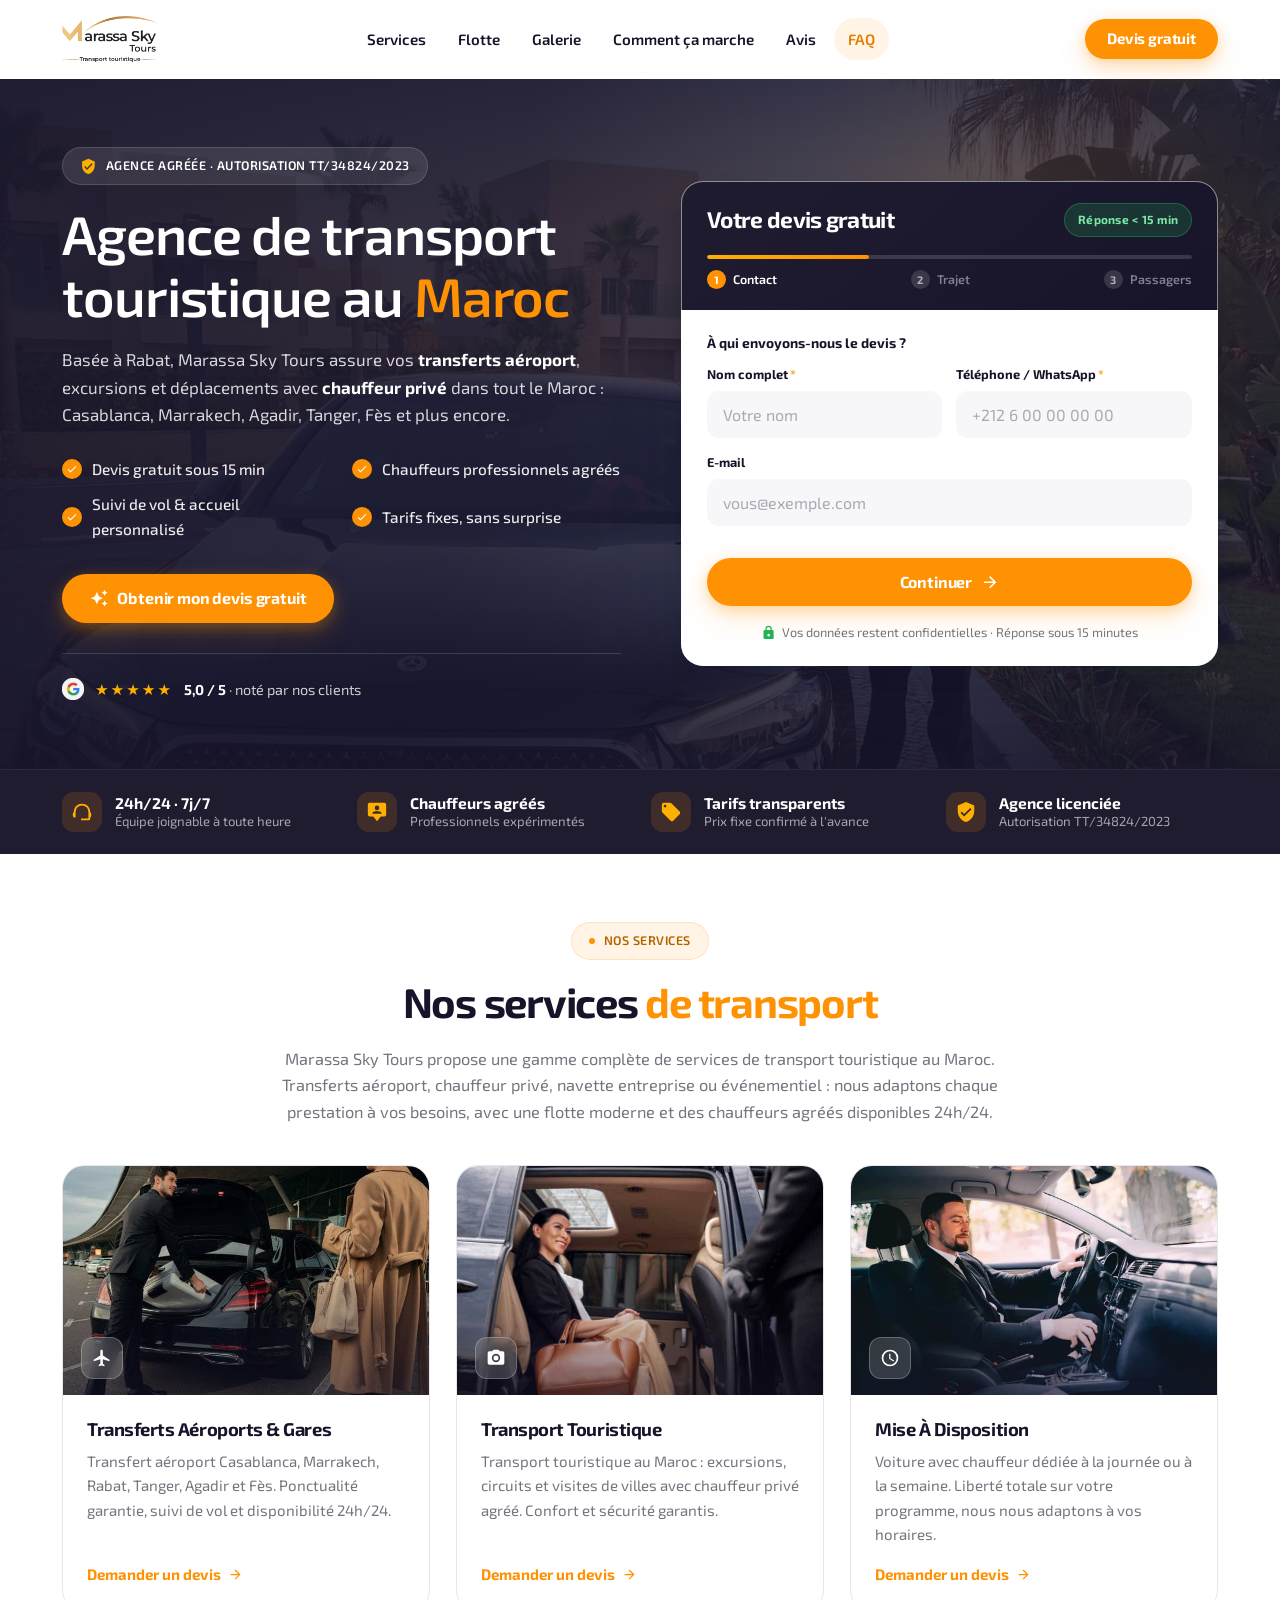
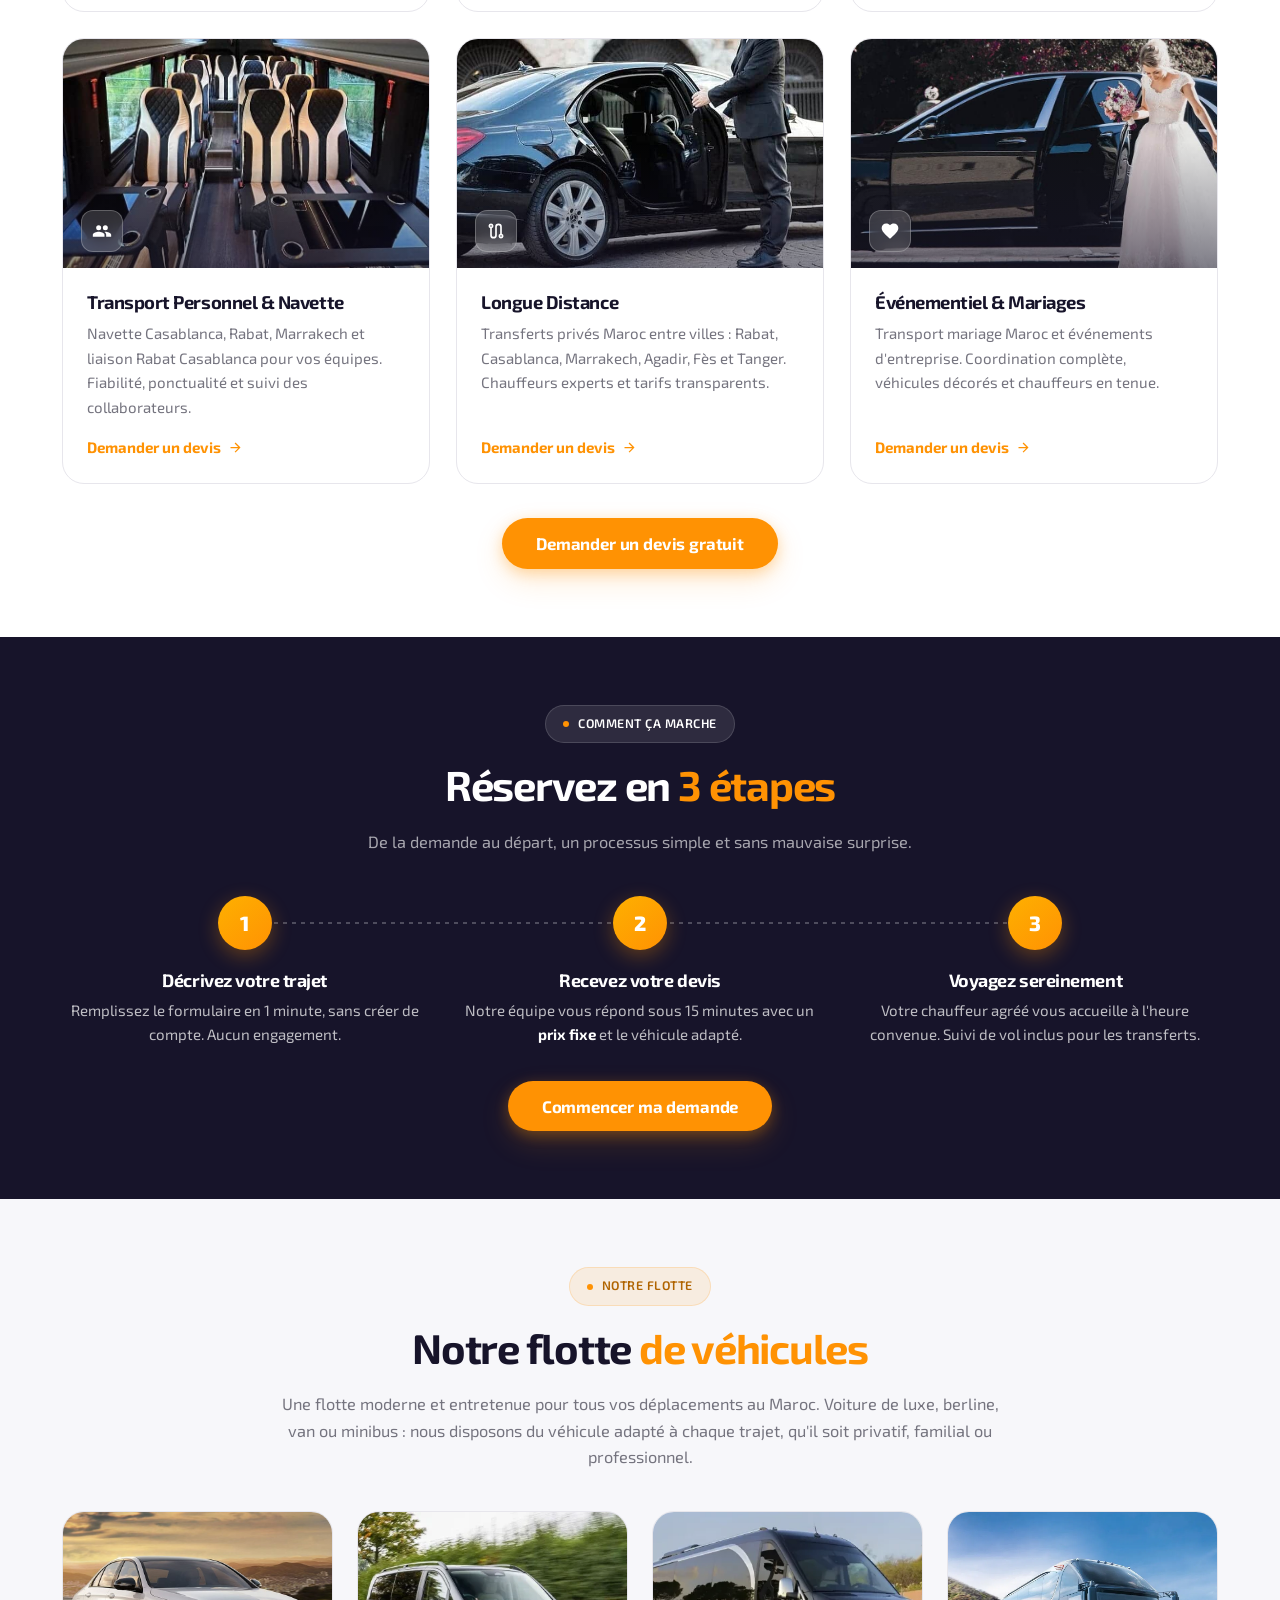
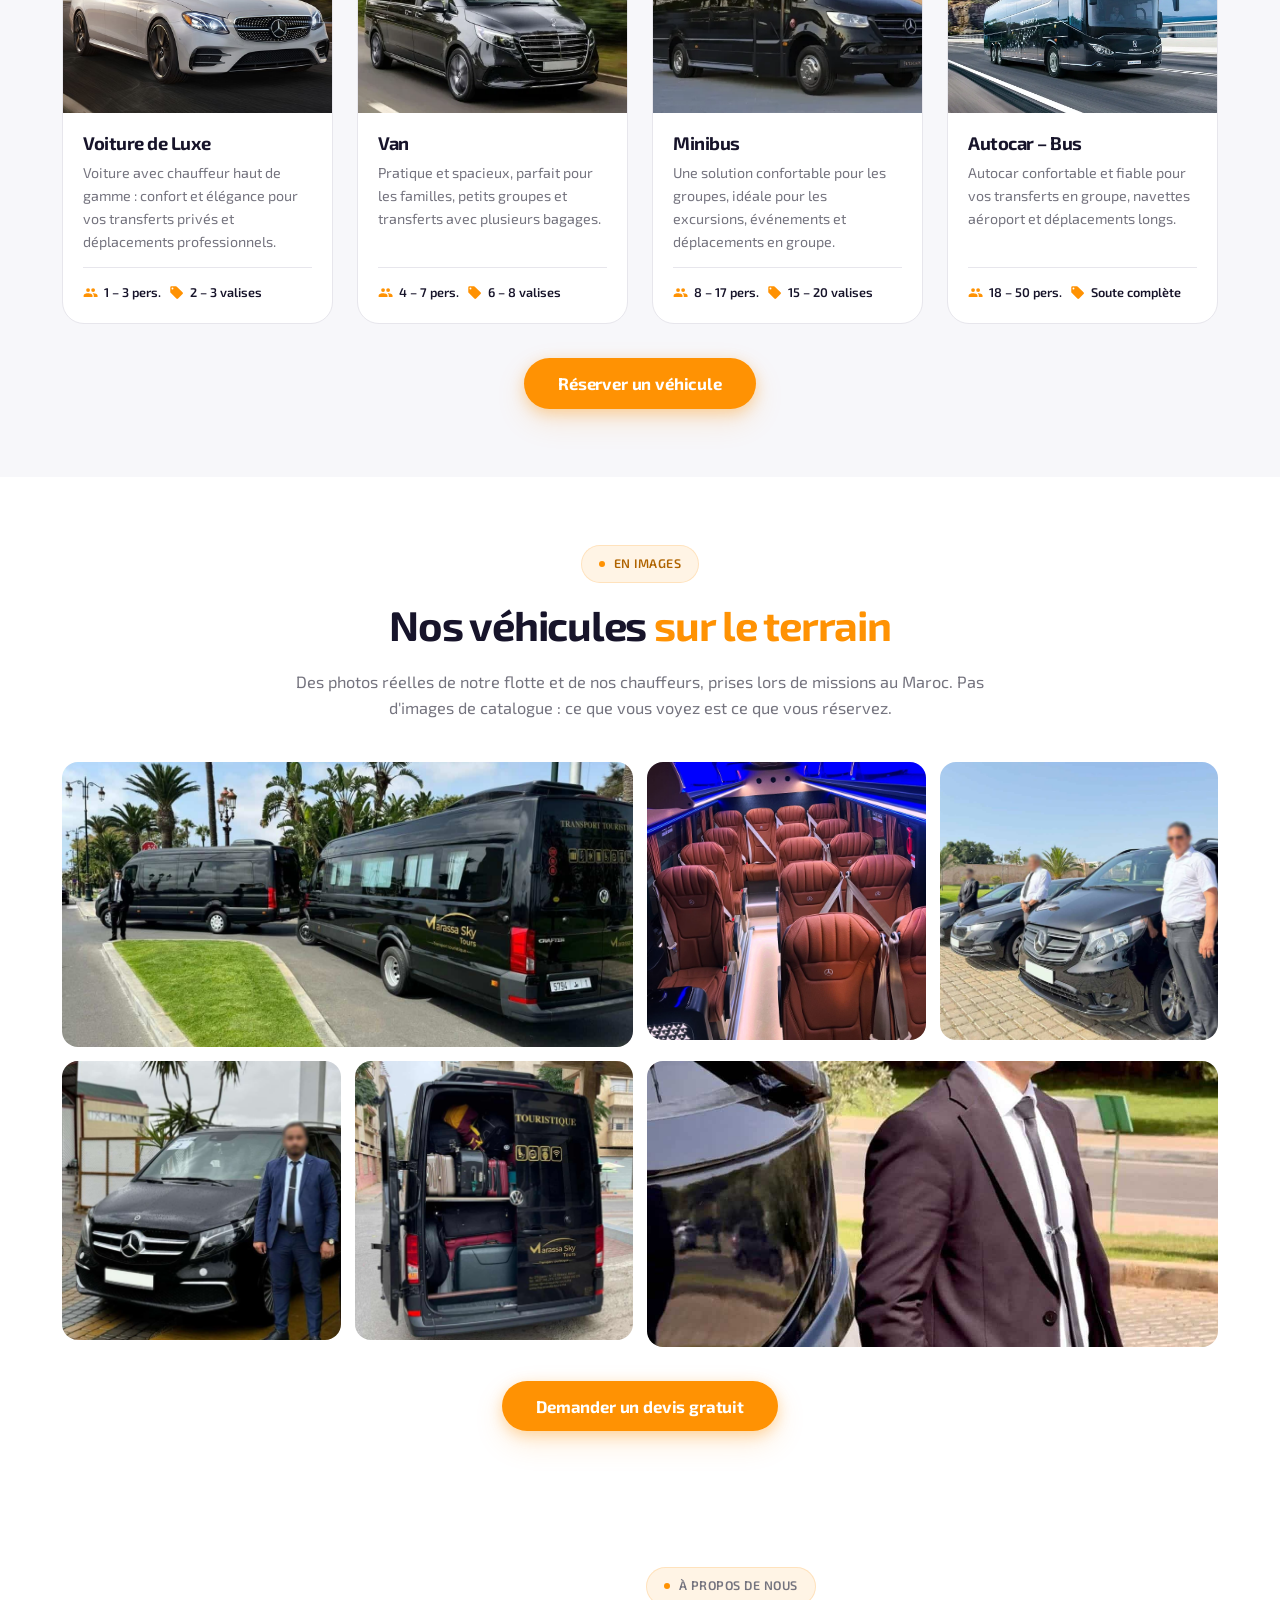
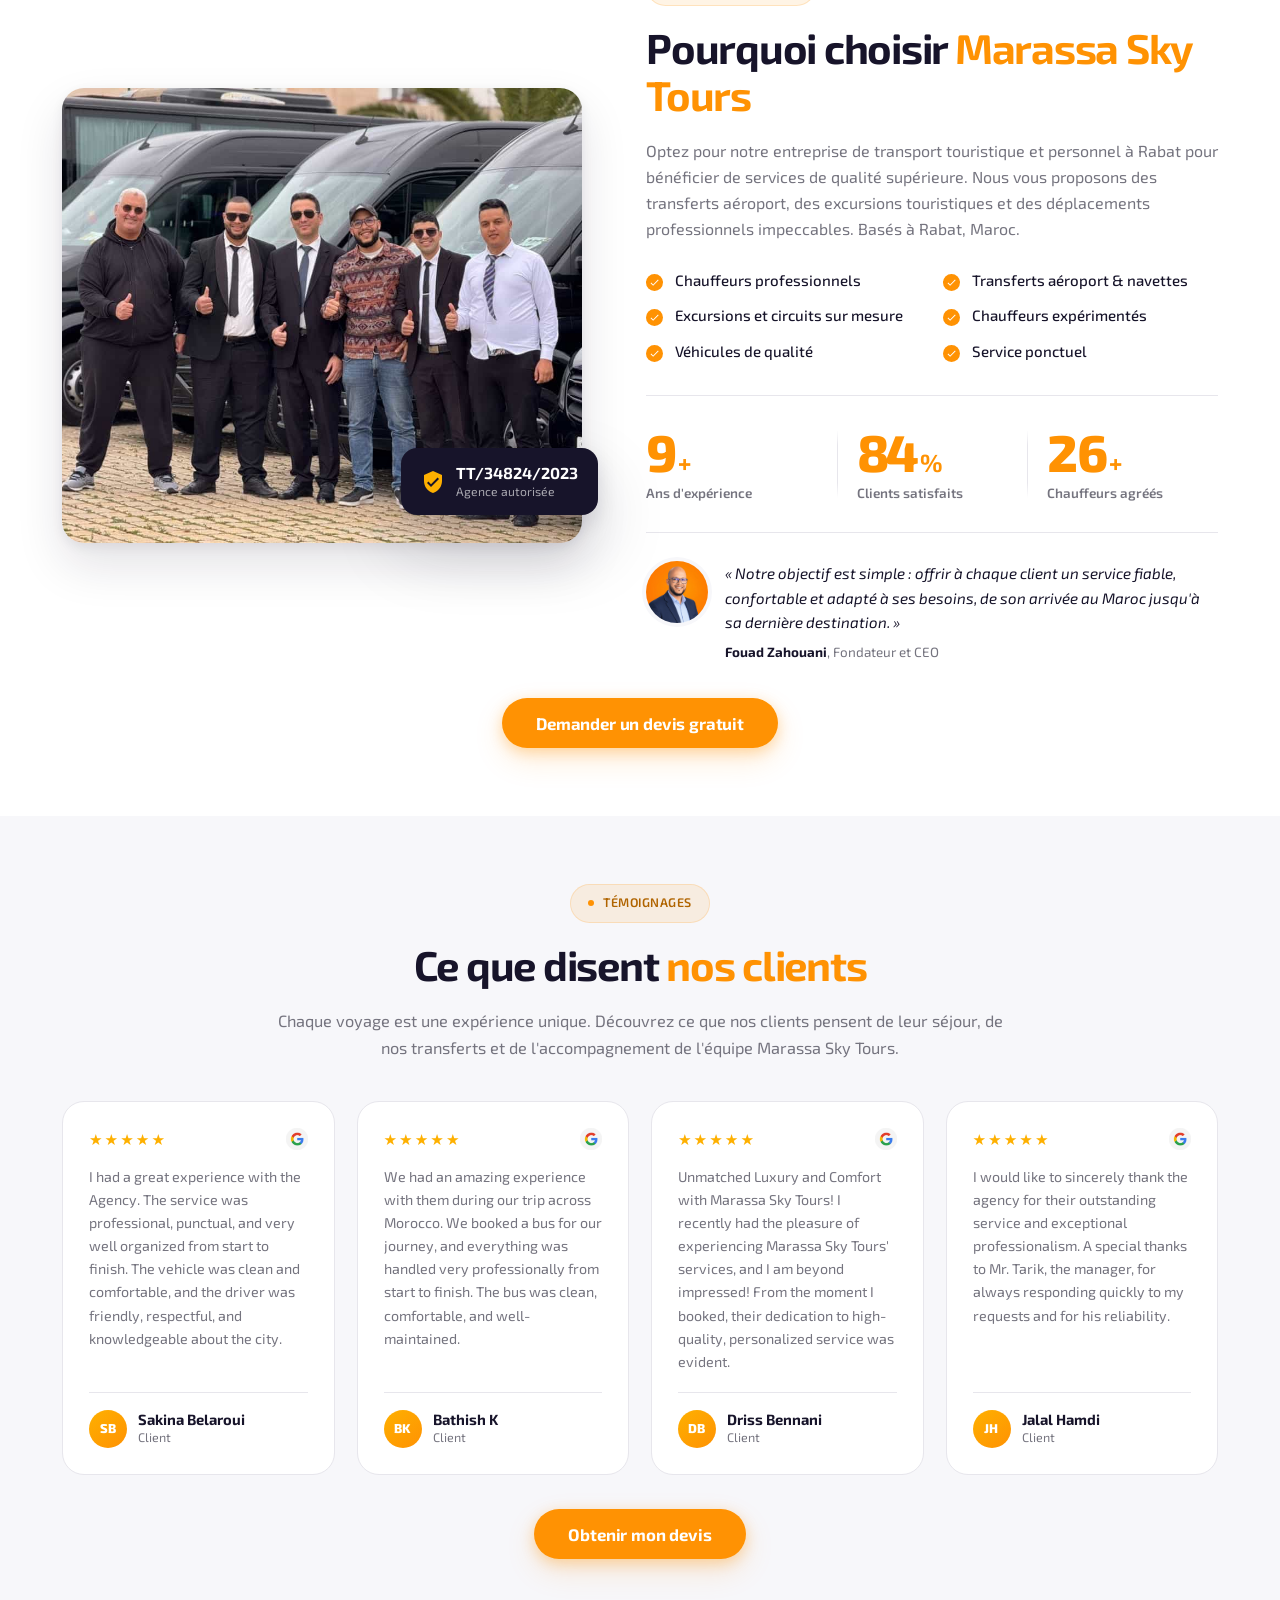
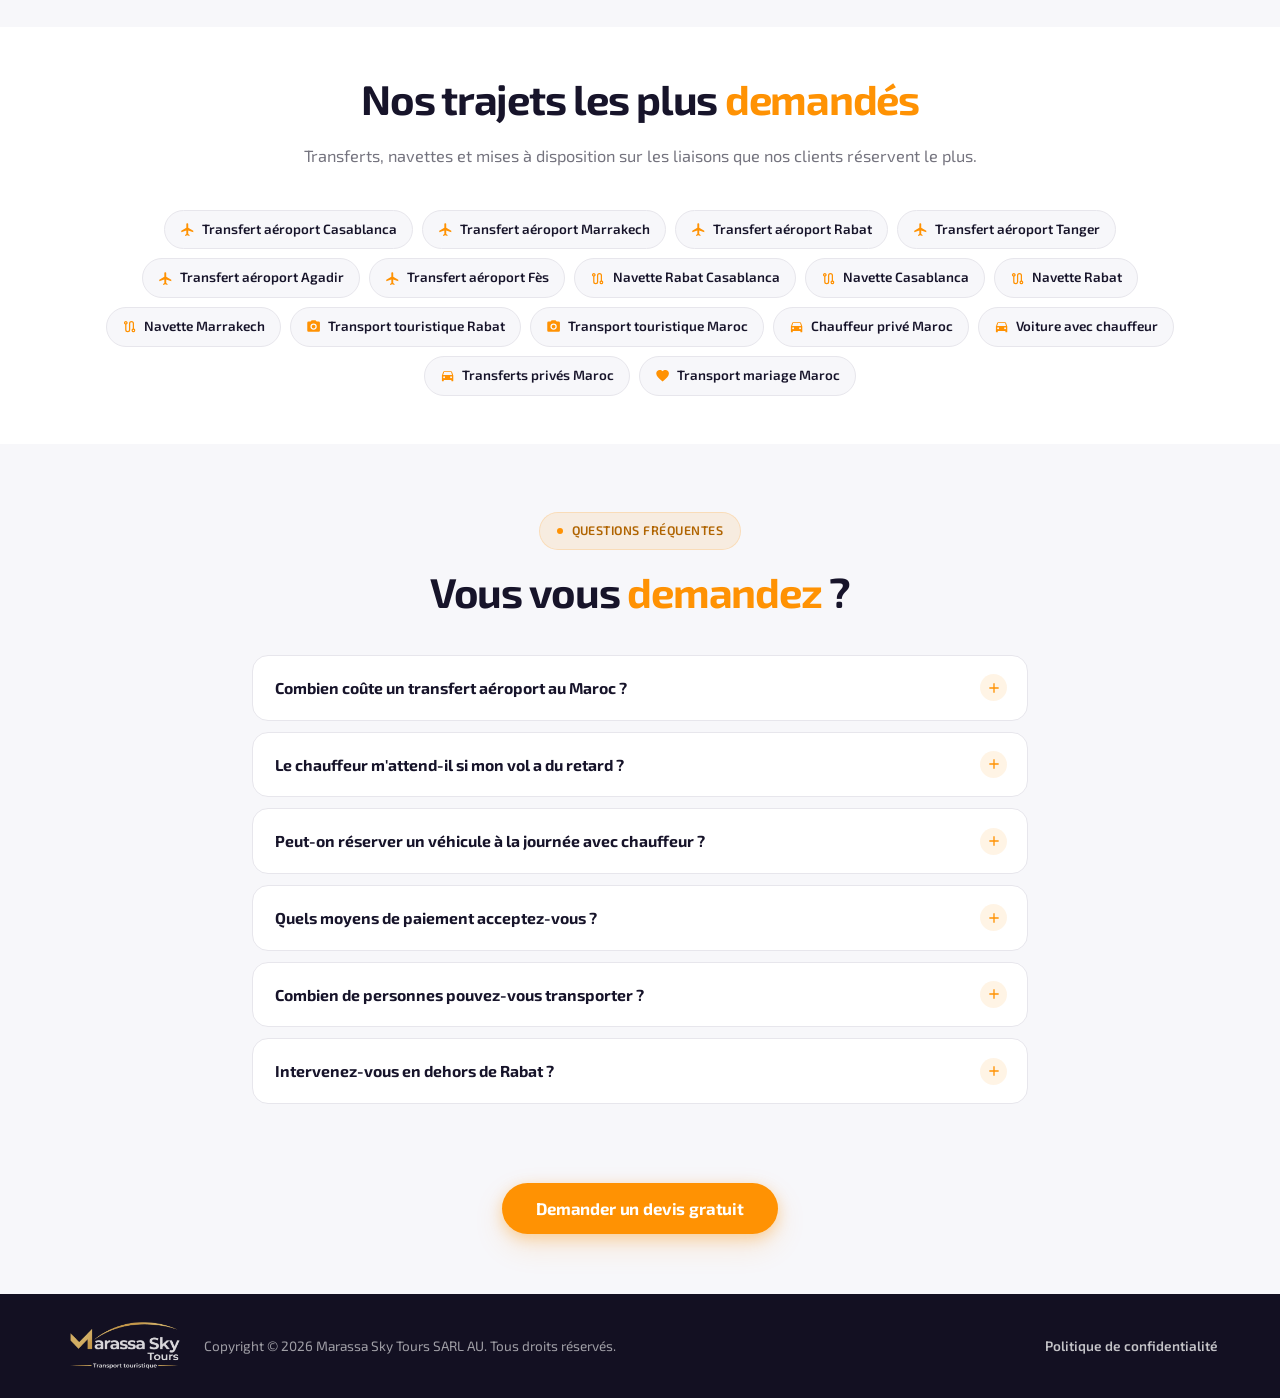
==== commit 81b97b63: "Demande les coordonnées en étape 1 et capture le lead à ce moment Le formulaire passe de Trajet → Pa" ====
--- a/index.html
+++ b/index.html
@@ -167,9 +167,9 @@
         <div class="progress" role="group" aria-label="Progression du formulaire">
           <div class="progress__track"><span class="progress__fill" id="progressFill"></span></div>
           <ol class="progress__list">
-            <li class="is-active" data-for="1"><b>1</b><span>Trajet</span></li>
-            <li data-for="2"><b>2</b><span>Passagers</span></li>
-            <li data-for="3"><b>3</b><span>Contact</span></li>
+            <li class="is-active" data-for="1"><b>1</b><span>Contact</span></li>
+            <li data-for="2"><b>2</b><span>Trajet</span></li>
+            <li data-for="3"><b>3</b><span>Passagers</span></li>
           </ol>
         </div>
       </div>
@@ -178,7 +178,30 @@
 
         <!-- ---------- Étape 1 ---------- -->
         <fieldset class="step is-active" data-step="1">
-          <legend class="sr-only">Étape 1 : votre trajet</legend>
+          <legend class="sr-only">Étape 1 : vos coordonnées</legend>
+
+          <p class="form__q">À qui envoyons-nous le devis ?</p>
+
+          <div class="form__row form__row--2">
+            <label class="field">
+              <span>Nom complet<i>*</i></span>
+              <input type="text" name="nom" placeholder="Votre nom" required autocomplete="name">
+            </label>
+            <label class="field">
+              <span>Téléphone / WhatsApp<i>*</i></span>
+              <input type="tel" name="telephone" placeholder="+212 6 00 00 00 00" required autocomplete="tel" inputmode="tel">
+            </label>
+          </div>
+
+          <label class="field">
+            <span>E-mail</span>
+            <input type="email" name="email" placeholder="vous@exemple.com" autocomplete="email" inputmode="email">
+          </label>
+        </fieldset>
+
+        <!-- ---------- Étape 2 ---------- -->
+        <fieldset class="step" data-step="2" hidden>
+          <legend class="sr-only">Étape 2 : votre trajet</legend>
 
           <p class="form__q">Quel service recherchez-vous ?<i>*</i></p>
           <div class="tiles tiles--2" role="radiogroup" aria-label="Service souhaité">
@@ -199,9 +222,11 @@
           </div>
         </fieldset>
 
-        <!-- ---------- Étape 2 ---------- -->
-        <fieldset class="step" data-step="2" hidden>
-          <legend class="sr-only">Étape 2 : passagers et véhicule</legend>
+        <!-- ---------- Étape 3 ---------- -->
+        <fieldset class="step" data-step="3" hidden>
+          <legend class="sr-only">Étape 3 : passagers et véhicule</legend>
+
+          <div class="recap" id="recap" aria-live="polite"></div>
 
           <p class="form__q">Combien de personnes ?<i>*</i></p>
           <div class="chipset" role="radiogroup" aria-label="Nombre de personnes">
@@ -230,29 +255,6 @@
             <label class="tile"><input type="radio" name="vehicule" value="Autocar"><span class="tile__in"><svg class="ico"><use href="#i-bus"></use></svg><b>Autocar</b></span></label>
             <label class="tile tile--wide"><input type="radio" name="vehicule" value="Je souhaite être conseillé"><span class="tile__in"><svg class="ico"><use href="#i-spark"></use></svg><b>Conseillez-moi</b></span></label>
           </div>
-        </fieldset>
-
-        <!-- ---------- Étape 3 ---------- -->
-        <fieldset class="step" data-step="3" hidden>
-          <legend class="sr-only">Étape 3 : vos coordonnées</legend>
-
-          <div class="recap" id="recap" aria-live="polite"></div>
-
-          <div class="form__row form__row--2">
-            <label class="field">
-              <span>Nom complet<i>*</i></span>
-              <input type="text" name="nom" placeholder="Votre nom" required autocomplete="name">
-            </label>
-            <label class="field">
-              <span>Téléphone / WhatsApp<i>*</i></span>
-              <input type="tel" name="telephone" placeholder="+212 6 00 00 00 00" required autocomplete="tel" inputmode="tel">
-            </label>
-          </div>
-
-          <label class="field">
-            <span>E-mail</span>
-            <input type="email" name="email" placeholder="vous@exemple.com" autocomplete="email" inputmode="email">
-          </label>
         </fieldset>
 
         <!-- anti-spam -->
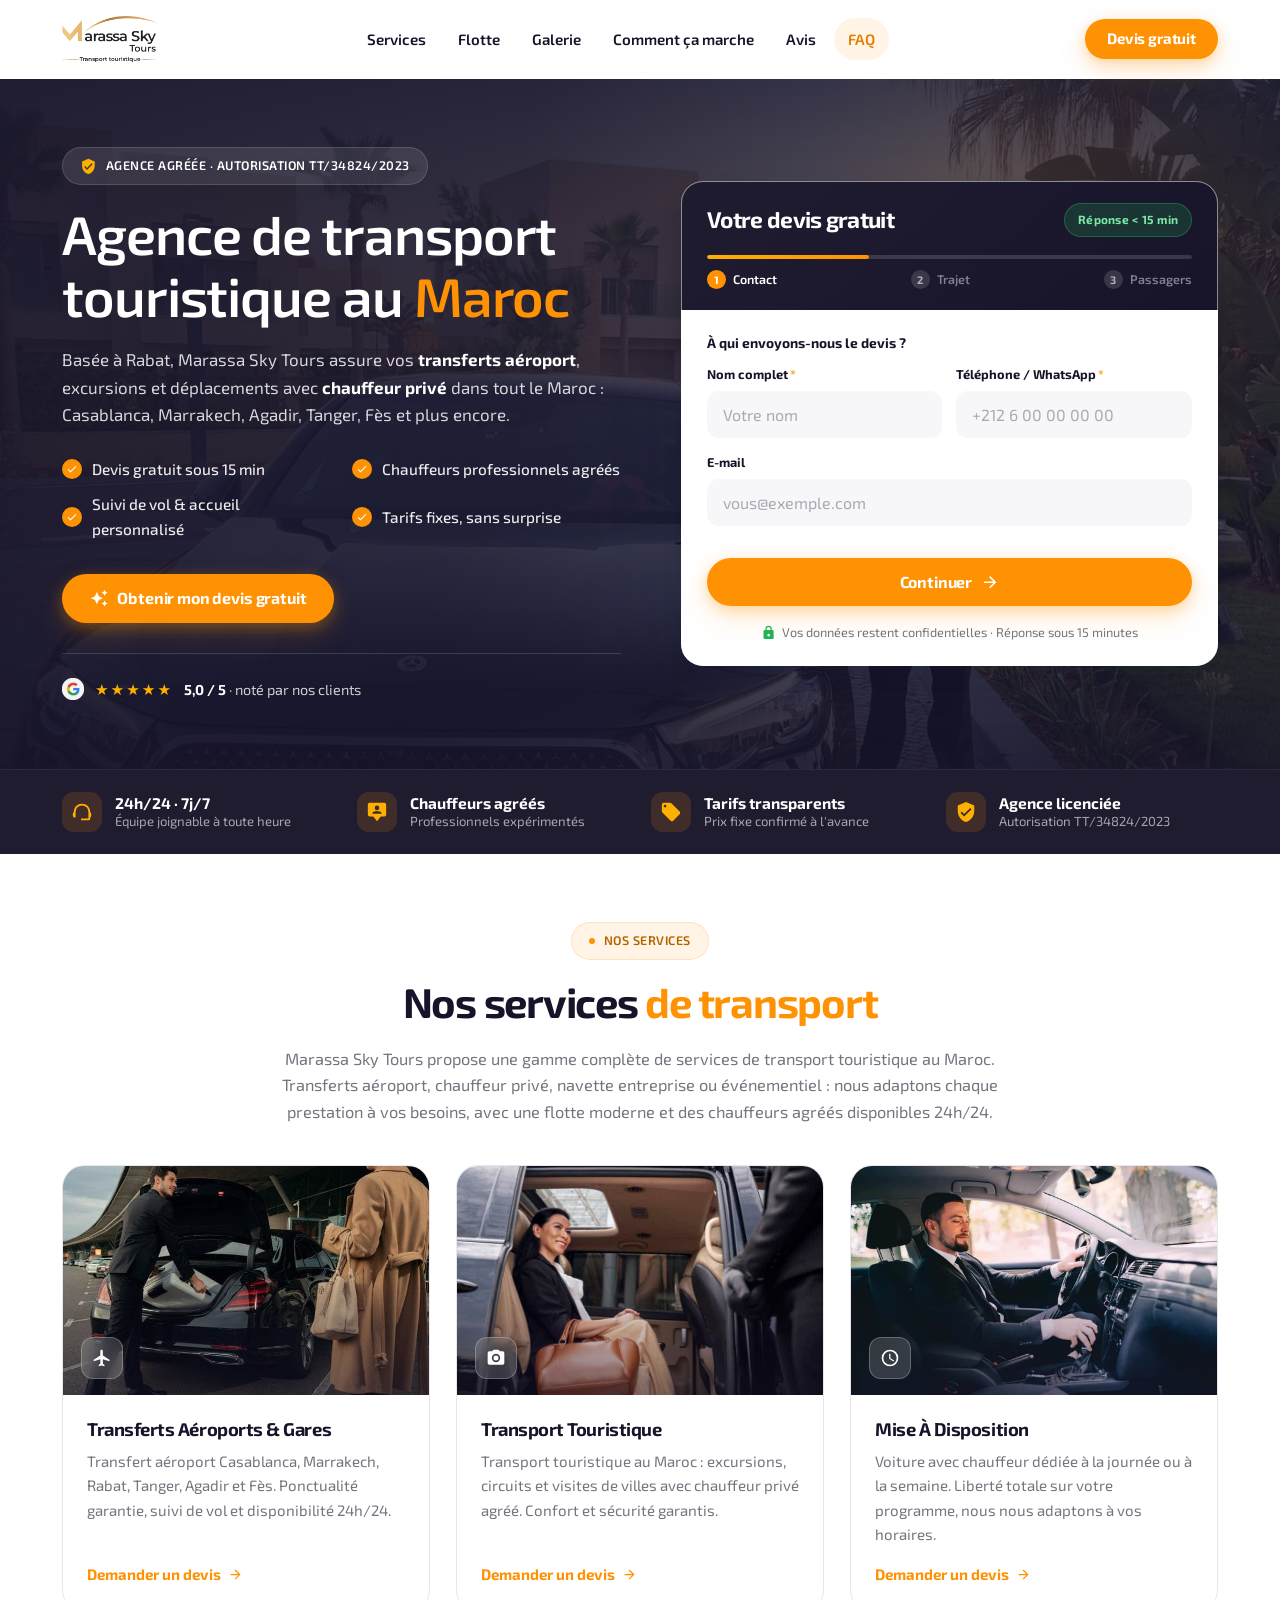
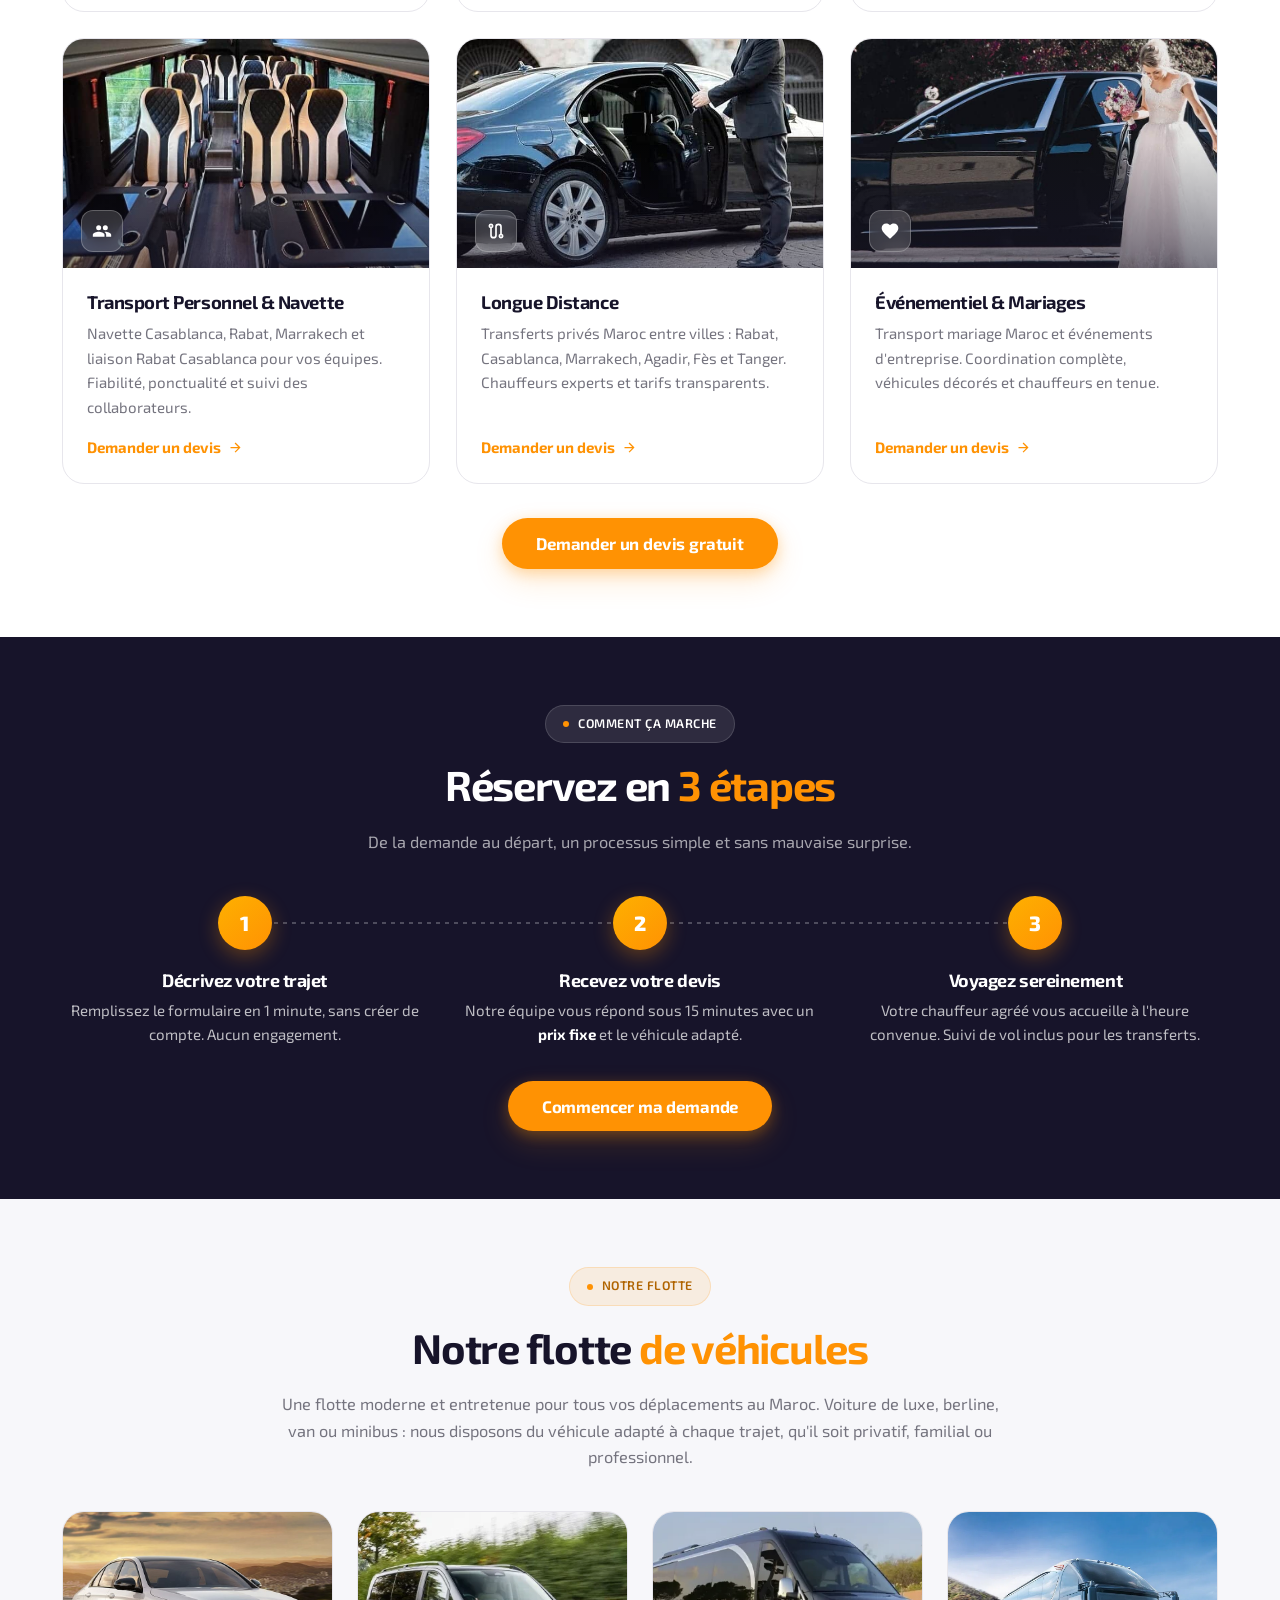
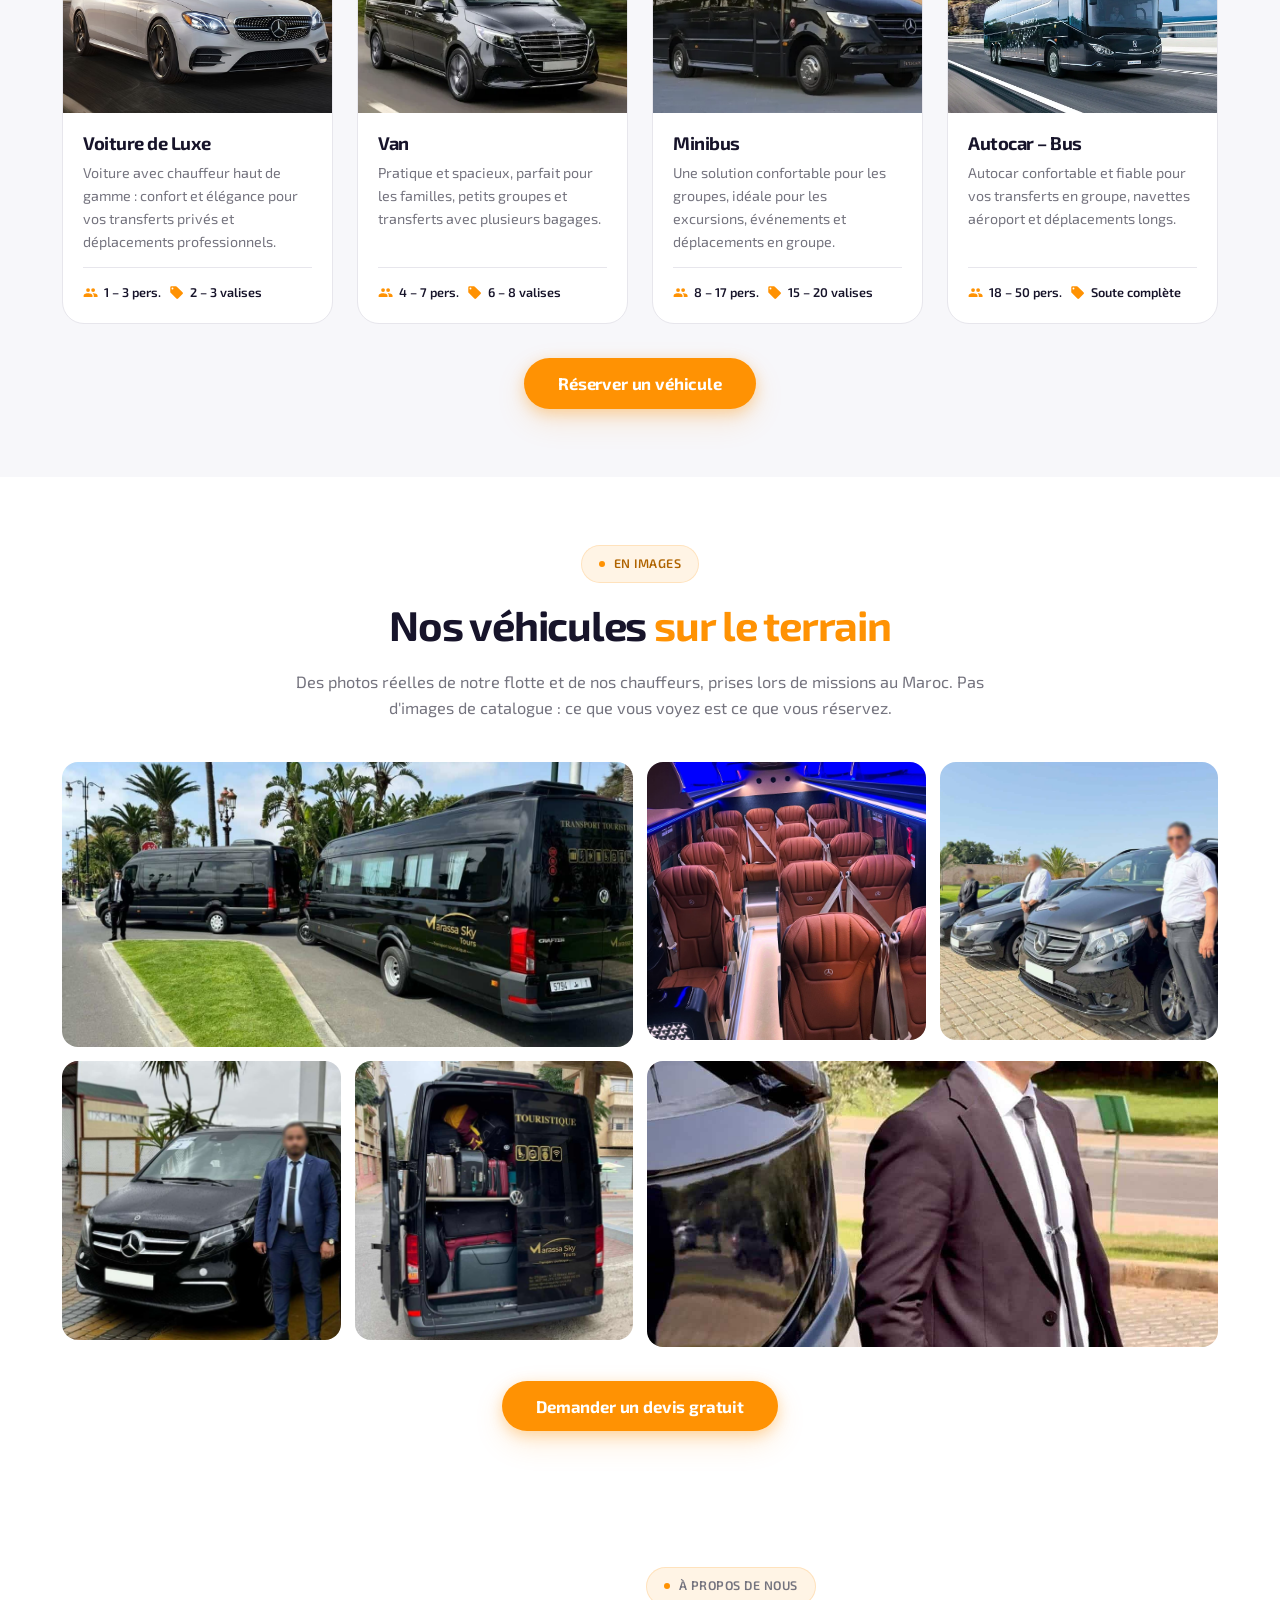
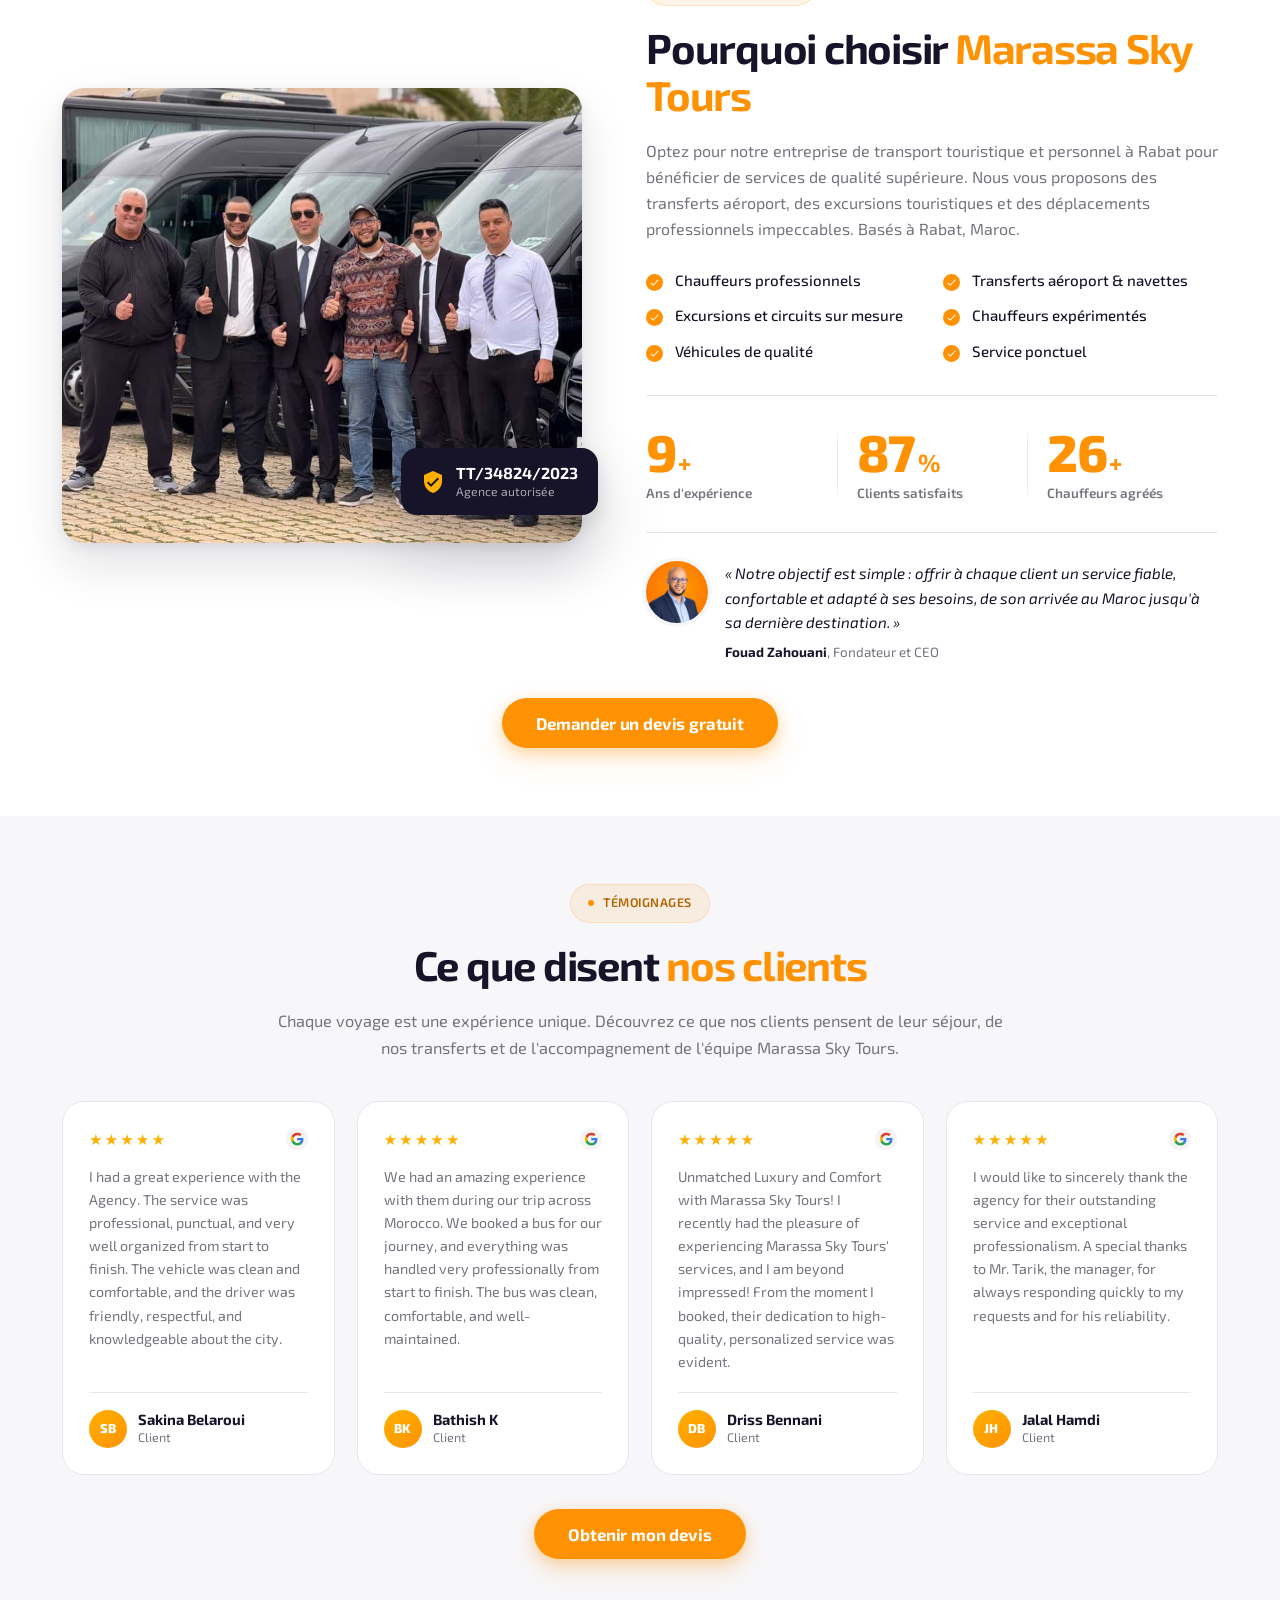
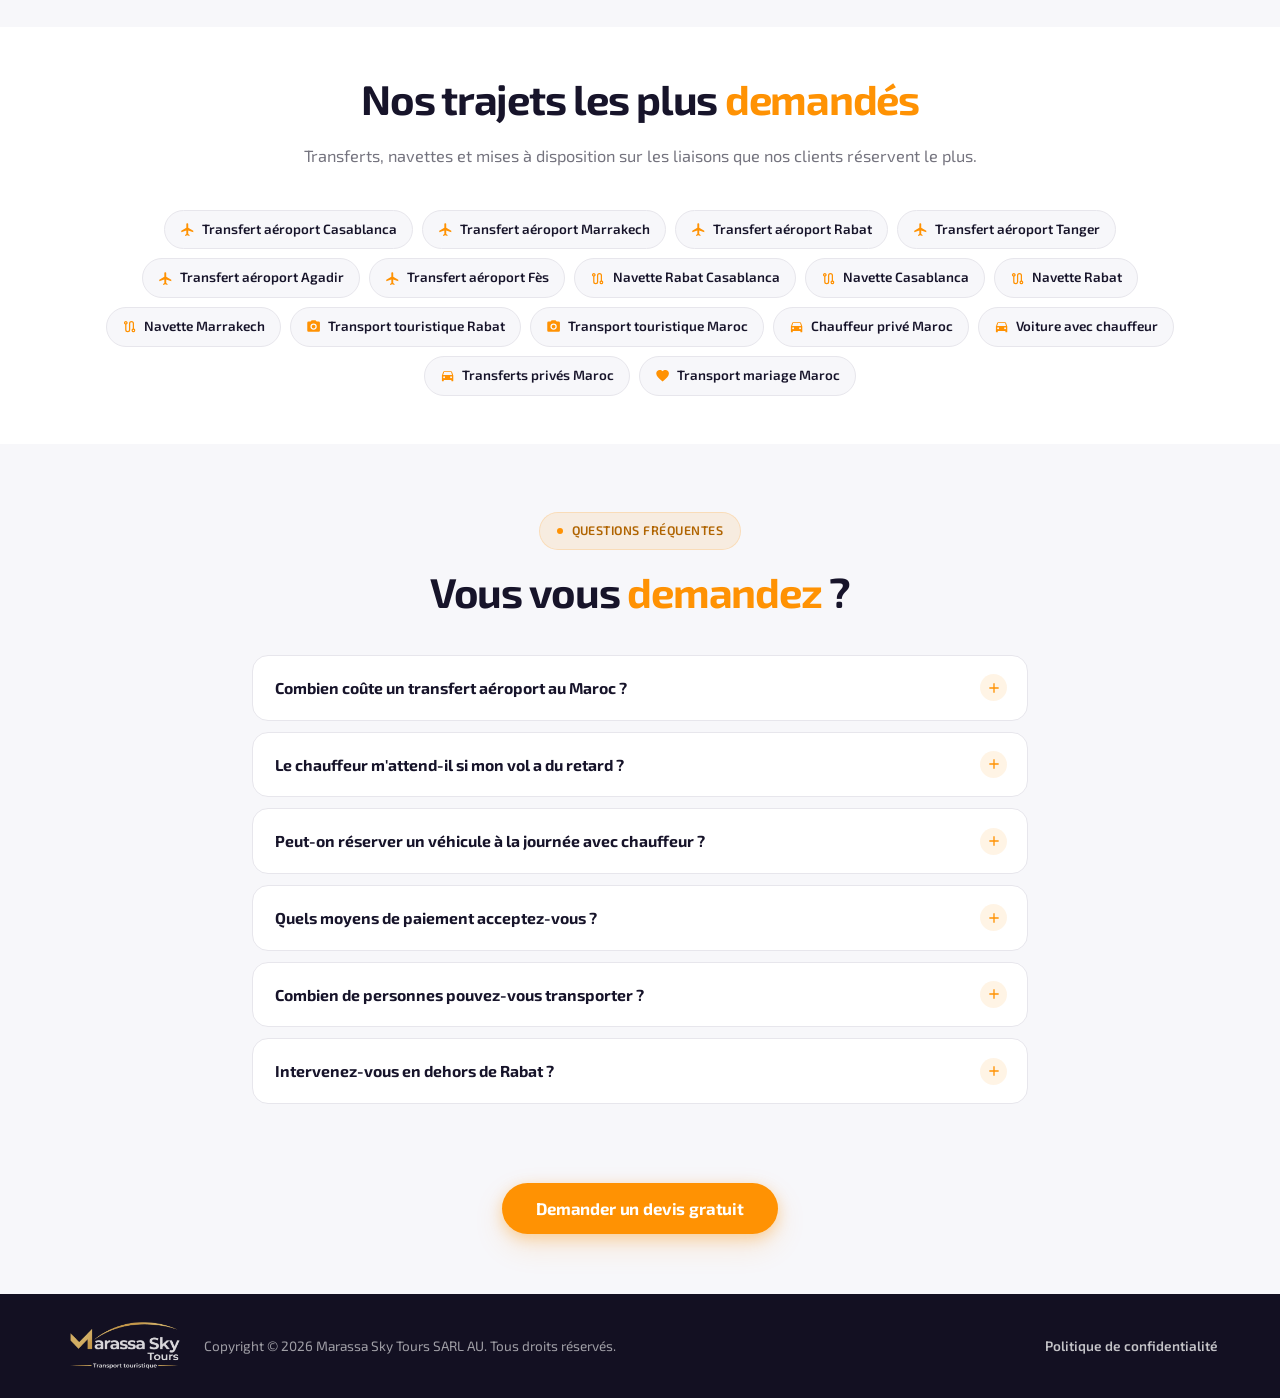
==== commit 6d62ed8f: "Remplace les tuiles et puces du formulaire par des listes déroulantes Service, nombre de personnes, " ====
--- a/index.html
+++ b/index.html
@@ -79,8 +79,6 @@
   <symbol id="i-heart" viewBox="0 0 24 24"><path d="M12 21.35l-1.45-1.32C5.4 15.36 2 12.28 2 8.5 2 5.42 4.42 3 7.5 3c1.74 0 3.41.81 4.5 2.09C13.09 3.81 14.76 3 16.5 3 19.58 3 22 5.42 22 8.5c0 3.78-3.4 6.86-8.55 11.54L12 21.35z"/></symbol>
   <symbol id="i-spark" viewBox="0 0 24 24"><path d="M19 9l1.25-2.75L23 5l-2.75-1.25L19 1l-1.25 2.75L15 5l2.75 1.25L19 9zm-7.5.5L9 4 6.5 9.5 1 12l5.5 2.5L9 20l2.5-5.5L17 12l-5.5-2.5zM19 15l-1.25 2.75L15 19l2.75 1.25L19 23l1.25-2.75L23 19l-2.75-1.25L19 15z"/></symbol>
   <symbol id="i-car" viewBox="0 0 24 24"><path d="M18.92 6.01C18.72 5.42 18.16 5 17.5 5h-11c-.66 0-1.21.42-1.42 1.01L3 12v8a1 1 0 001 1h1a1 1 0 001-1v-1h12v1a1 1 0 001 1h1a1 1 0 001-1v-8l-2.08-5.99zM6.5 16a1.5 1.5 0 110-3 1.5 1.5 0 010 3zm11 0a1.5 1.5 0 110-3 1.5 1.5 0 010 3zM5 11l1.5-4.5h11L19 11H5z"/></symbol>
-  <symbol id="i-van" viewBox="0 0 24 24"><path d="M17 5H3a2 2 0 00-2 2v9h2a3 3 0 006 0h4a3 3 0 006 0h2v-5l-4-6zM6 17.5A1.5 1.5 0 116 14.5a1.5 1.5 0 010 3zm10 0a1.5 1.5 0 110-3 1.5 1.5 0 010 3zM17 12V8l2.5 4H17z"/></symbol>
-  <symbol id="i-bus" viewBox="0 0 24 24"><path d="M4 16c0 .88.39 1.67 1 2.22V20a1 1 0 001 1h1a1 1 0 001-1v-1h8v1a1 1 0 001 1h1a1 1 0 001-1v-1.78c.61-.55 1-1.34 1-2.22V6c0-3.5-3.58-4-8-4s-8 .5-8 4v10zm3.5 1a1.5 1.5 0 110-3 1.5 1.5 0 010 3zm9 0a1.5 1.5 0 110-3 1.5 1.5 0 010 3zM18 11H6V6h12v5z"/></symbol>
   <symbol id="i-shield" viewBox="0 0 24 24"><path d="M12 1L3 5v6c0 5.55 3.84 10.74 9 12 5.16-1.26 9-6.45 9-12V5l-9-4zm-2 16l-4-4 1.41-1.41L10 14.17l6.59-6.59L18 9l-8 8z"/></symbol>
   <symbol id="i-headset" viewBox="0 0 24 24"><path d="M21 12.22C21 6.73 16.74 3 12 3c-4.69 0-9 3.65-9 9.28A2 2 0 002 14v2a2 2 0 002 2h1v-6.1a7 7 0 0114 0V19h-8v2h8a2 2 0 002-2v-1.22c.59-.31 1-.92 1-1.64v-2.3c0-.7-.41-1.31-1-1.62z"/></symbol>
   <symbol id="i-tag" viewBox="0 0 24 24"><path d="M21.41 11.58l-9-9A2 2 0 0011 2H4a2 2 0 00-2 2v7c0 .55.22 1.05.59 1.41l9 9c.36.36.86.59 1.41.59s1.05-.22 1.41-.59l7-7c.37-.36.59-.86.59-1.41s-.23-1.06-.59-1.42zM5.5 7A1.5 1.5 0 117 5.5 1.5 1.5 0 015.5 7z"/></symbol>
@@ -203,15 +201,20 @@
         <fieldset class="step" data-step="2" hidden>
           <legend class="sr-only">Étape 2 : votre trajet</legend>
 
-          <p class="form__q">Quel service recherchez-vous ?<i>*</i></p>
-          <div class="tiles tiles--2" role="radiogroup" aria-label="Service souhaité">
-            <label class="tile"><input type="radio" name="service" value="Transferts Aéroports &amp; Gares" required><span class="tile__in"><svg class="ico"><use href="#i-plane"></use></svg><b>Transfert aéroport</b></span></label>
-            <label class="tile"><input type="radio" name="service" value="Transport touristique"><span class="tile__in"><svg class="ico"><use href="#i-camera"></use></svg><b>Excursion / circuit</b></span></label>
-            <label class="tile"><input type="radio" name="service" value="Mise à disposition"><span class="tile__in"><svg class="ico"><use href="#i-clock"></use></svg><b>Mise à disposition</b></span></label>
-            <label class="tile"><input type="radio" name="service" value="Transport du personnel – Navette"><span class="tile__in"><svg class="ico"><use href="#i-users"></use></svg><b>Navette personnel</b></span></label>
-            <label class="tile"><input type="radio" name="service" value="Longue distance"><span class="tile__in"><svg class="ico"><use href="#i-route"></use></svg><b>Longue distance</b></span></label>
-            <label class="tile"><input type="radio" name="service" value="Événementiel &amp; Mariage"><span class="tile__in"><svg class="ico"><use href="#i-heart"></use></svg><b>Mariage / événement</b></span></label>
-            <label class="tile tile--wide"><input type="radio" name="service" value="Je souhaite être conseillé"><span class="tile__in"><svg class="ico"><use href="#i-spark"></use></svg><b>Je souhaite être conseillé</b></span></label>
+          <div class="form__row">
+            <label class="field">
+              <span>Quel service recherchez-vous ?<i>*</i></span>
+              <select name="service" required>
+                <option value="">Sélectionnez un service</option>
+                <option value="Transferts Aéroports &amp; Gares">Transfert aéroport / gare</option>
+                <option value="Transport touristique">Excursion / circuit</option>
+                <option value="Mise à disposition">Mise à disposition</option>
+                <option value="Transport du personnel – Navette">Navette personnel</option>
+                <option value="Longue distance">Longue distance</option>
+                <option value="Événementiel &amp; Mariage">Mariage / événement</option>
+                <option value="Je souhaite être conseillé">Je souhaite être conseillé</option>
+              </select>
+            </label>
           </div>
 
           <div class="form__row">
@@ -228,33 +231,43 @@
 
           <div class="recap" id="recap" aria-live="polite"></div>
 
-          <p class="form__q">Combien de personnes ?<i>*</i></p>
-          <div class="chipset" role="radiogroup" aria-label="Nombre de personnes">
-            <label class="chip"><input type="radio" name="personnes" value="1 à 3 personnes" required><span>1 – 3</span></label>
-            <label class="chip"><input type="radio" name="personnes" value="4 à 7 personnes"><span>4 – 7</span></label>
-            <label class="chip"><input type="radio" name="personnes" value="8 à 17 personnes"><span>8 – 17</span></label>
-            <label class="chip"><input type="radio" name="personnes" value="18 à 30 personnes"><span>18 – 30</span></label>
-            <label class="chip"><input type="radio" name="personnes" value="31 à 50 personnes"><span>31 – 50</span></label>
+          <div class="form__row form__row--2">
+            <label class="field">
+              <span>Combien de personnes ?<i>*</i></span>
+              <select name="personnes" required>
+                <option value="">Sélectionnez</option>
+                <option value="1 à 3 personnes">1 à 3 personnes</option>
+                <option value="4 à 7 personnes">4 à 7 personnes</option>
+                <option value="8 à 17 personnes">8 à 17 personnes</option>
+                <option value="18 à 30 personnes">18 à 30 personnes</option>
+                <option value="31 à 50 personnes">31 à 50 personnes</option>
+              </select>
+            </label>
+            <label class="field">
+              <span>Combien de bagages ?</span>
+              <select name="bagages">
+                <option value="">Sélectionnez</option>
+                <option value="Aucun bagage">Aucun bagage</option>
+                <option value="1 à 3 valises">1 à 3 valises</option>
+                <option value="4 à 7 valises">4 à 7 valises</option>
+                <option value="8 à 17 valises">8 à 17 valises</option>
+                <option value="18 à 30 valises">18 à 30 valises</option>
+                <option value="Plus de 30 valises">Plus de 30 valises</option>
+              </select>
+            </label>
           </div>
 
-          <p class="form__q">Combien de bagages ?</p>
-          <div class="chipset" role="radiogroup" aria-label="Nombre de bagages">
-            <label class="chip"><input type="radio" name="bagages" value="Aucun bagage"><span>Aucun</span></label>
-            <label class="chip"><input type="radio" name="bagages" value="1 à 3 valises"><span>1 – 3</span></label>
-            <label class="chip"><input type="radio" name="bagages" value="4 à 7 valises"><span>4 – 7</span></label>
-            <label class="chip"><input type="radio" name="bagages" value="8 à 17 valises"><span>8 – 17</span></label>
-            <label class="chip"><input type="radio" name="bagages" value="18 à 30 valises"><span>18 – 30</span></label>
-            <label class="chip"><input type="radio" name="bagages" value="Plus de 30 valises"><span>30 +</span></label>
-          </div>
-
-          <p class="form__q">Quel véhicule ?</p>
-          <div class="tiles tiles--2" role="radiogroup" aria-label="Véhicule souhaité">
-            <label class="tile"><input type="radio" name="vehicule" value="Voiture de luxe"><span class="tile__in"><svg class="ico"><use href="#i-car"></use></svg><b>Voiture de luxe</b></span></label>
-            <label class="tile"><input type="radio" name="vehicule" value="Van"><span class="tile__in"><svg class="ico"><use href="#i-van"></use></svg><b>Van</b></span></label>
-            <label class="tile"><input type="radio" name="vehicule" value="Mini Bus"><span class="tile__in"><svg class="ico"><use href="#i-bus"></use></svg><b>Minibus</b></span></label>
-            <label class="tile"><input type="radio" name="vehicule" value="Autocar"><span class="tile__in"><svg class="ico"><use href="#i-bus"></use></svg><b>Autocar</b></span></label>
-            <label class="tile tile--wide"><input type="radio" name="vehicule" value="Je souhaite être conseillé"><span class="tile__in"><svg class="ico"><use href="#i-spark"></use></svg><b>Conseillez-moi</b></span></label>
-          </div>
+          <label class="field">
+            <span>Quel véhicule ?</span>
+            <select name="vehicule">
+              <option value="">Sélectionnez (ou laissez-nous conseiller)</option>
+              <option value="Voiture de luxe">Voiture de luxe</option>
+              <option value="Van">Van</option>
+              <option value="Mini Bus">Minibus</option>
+              <option value="Autocar">Autocar</option>
+              <option value="Je souhaite être conseillé">Je souhaite être conseillé</option>
+            </select>
+          </label>
         </fieldset>
 
         <!-- anti-spam -->
--- a/assets/css/style.css
+++ b/assets/css/style.css
@@ -318,50 +318,27 @@
 .field textarea{resize:vertical;min-height:58px}
 .field input:hover,.field textarea:hover{background:var(--line-2)}
 .field input:focus,.field select:focus,.field textarea:focus{
-  outline:none;background:#fff;border-color:var(--orange);
+  outline:none;background-color:#fff;border-color:var(--orange);
   box-shadow:0 0 0 4px var(--orange-soft);
 }
 .field input::placeholder,.field textarea::placeholder{color:#A9A8B4}
 .field input.is-invalid,.field textarea.is-invalid{border-color:var(--danger);background:#FEF3F2}
 
-/* ---------- Tuiles de choix ---------- */
-.tiles{display:grid;gap:9px;margin-bottom:18px}
-.tiles--2{grid-template-columns:1fr 1fr}
-.tile{position:relative;display:block;cursor:pointer}
-.tile--wide{grid-column:1/-1}
-.tile input{position:absolute;opacity:0;width:0;height:0}
-.tile__in{
-  display:flex;align-items:center;gap:10px;
-  padding:12px 13px;height:100%;
-  background:var(--surface-2);
-  border:1.5px solid transparent;border-radius:var(--r-sm);
-  transition:border-color .16s var(--ease),background .16s var(--ease),transform .16s var(--ease);
-}
-.tile__in .ico{font-size:1.25rem;color:var(--muted);transition:color .16s var(--ease)}
-.tile__in b{font-size:.86rem;font-weight:600;color:var(--ink);line-height:1.25}
-.tile:hover .tile__in{background:var(--line-2)}
-.tile input:focus-visible + .tile__in{outline:3px solid var(--orange);outline-offset:2px}
-.tile input:checked + .tile__in{
-  background:var(--orange-soft);border-color:var(--orange);
-}
-.tile input:checked + .tile__in .ico{color:var(--orange)}
-.tile input:checked + .tile__in b{color:var(--orange-dk)}
-.tiles.is-invalid .tile__in{border-color:rgba(217,45,32,.4)}
-
-/* ---------- Puces de choix ---------- */
-.chipset{display:flex;flex-wrap:wrap;gap:8px;margin-bottom:18px}
-.chip{position:relative;cursor:pointer}
-.chip input{position:absolute;opacity:0;width:0;height:0}
-.chip span{
-  display:block;padding:9px 17px;border-radius:var(--r-pill);
-  background:var(--surface-2);border:1.5px solid transparent;
-  font-size:.88rem;font-weight:600;color:var(--ink);
-  transition:border-color .16s var(--ease),background .16s var(--ease),color .16s var(--ease);
-}
-.chip:hover span{background:var(--line-2)}
-.chip input:focus-visible + span{outline:3px solid var(--orange);outline-offset:2px}
-.chip input:checked + span{background:var(--orange);border-color:var(--orange);color:#fff}
-.chipset.is-invalid span{border-color:rgba(217,45,32,.4)}
+/* ---------- Listes déroulantes ---------- */
+/* La flèche native change de dessin d'un navigateur à l'autre : on la remplace
+   par un chevron inline pour que tous les champs se ressemblent. */
+.field select{
+  appearance:none;-webkit-appearance:none;
+  padding-right:40px;cursor:pointer;
+  background-color:var(--surface-2);
+  background-image:url("data:image/svg+xml,%3Csvg xmlns='http://www.w3.org/2000/svg' viewBox='0 0 12 8'%3E%3Cpath fill='%236B6A78' d='M1.4 0L6 4.6 10.6 0 12 1.4 6 7.4 0 1.4z'/%3E%3C/svg%3E");
+  background-repeat:no-repeat;background-position:right 15px center;background-size:11px 7px;
+}
+.field select:hover{background-color:var(--line-2)}
+.field select.is-invalid{border-color:var(--danger);background-color:#FEF3F2}
+/* Tant que rien n'est choisi, l'intitulé reste gris, comme un placeholder. */
+.field select:has(option[value=""]:checked){color:#A9A8B4}
+.field select option{color:var(--ink)}
 
 /* ---------- Récapitulatif étape 3 ---------- */
 .recap{
@@ -764,7 +741,6 @@
 
   /* ---- Zones tactiles portées à 44px minimum ---- */
   .btn--sm{padding:15px 20px}
-  .chip span{padding:11px 18px}
   .link{min-height:44px;align-items:center;margin-top:-2px}
   .progress__list li{padding:10px 2px;cursor:default}
   .progress__list li.is-done,.progress__list li.is-active{cursor:pointer}
@@ -799,9 +775,6 @@
   .form__row--2{grid-template-columns:1fr;gap:14px}
   .progress__list li span{display:none}
   .progress__list li{gap:0}
-  .tiles--2{grid-template-columns:1fr 1fr}
-  .tile__in{padding:11px;flex-direction:column;align-items:flex-start;gap:7px}
-  .tile__in b{font-size:.82rem}
   .form__nav{flex-wrap:wrap}
   .btn--back{flex:0 0 auto}
 
@@ -902,11 +875,6 @@
   }
 }
 
-@media (max-width:430px){
-  .tiles--2{grid-template-columns:1fr}
-  .tile__in{flex-direction:row;align-items:center}
-}
-
 @media (prefers-reduced-motion:reduce){
   html{scroll-behavior:auto}
   *,*::before,*::after{animation-duration:.01ms!important;animation-iteration-count:1!important;transition-duration:.01ms!important}
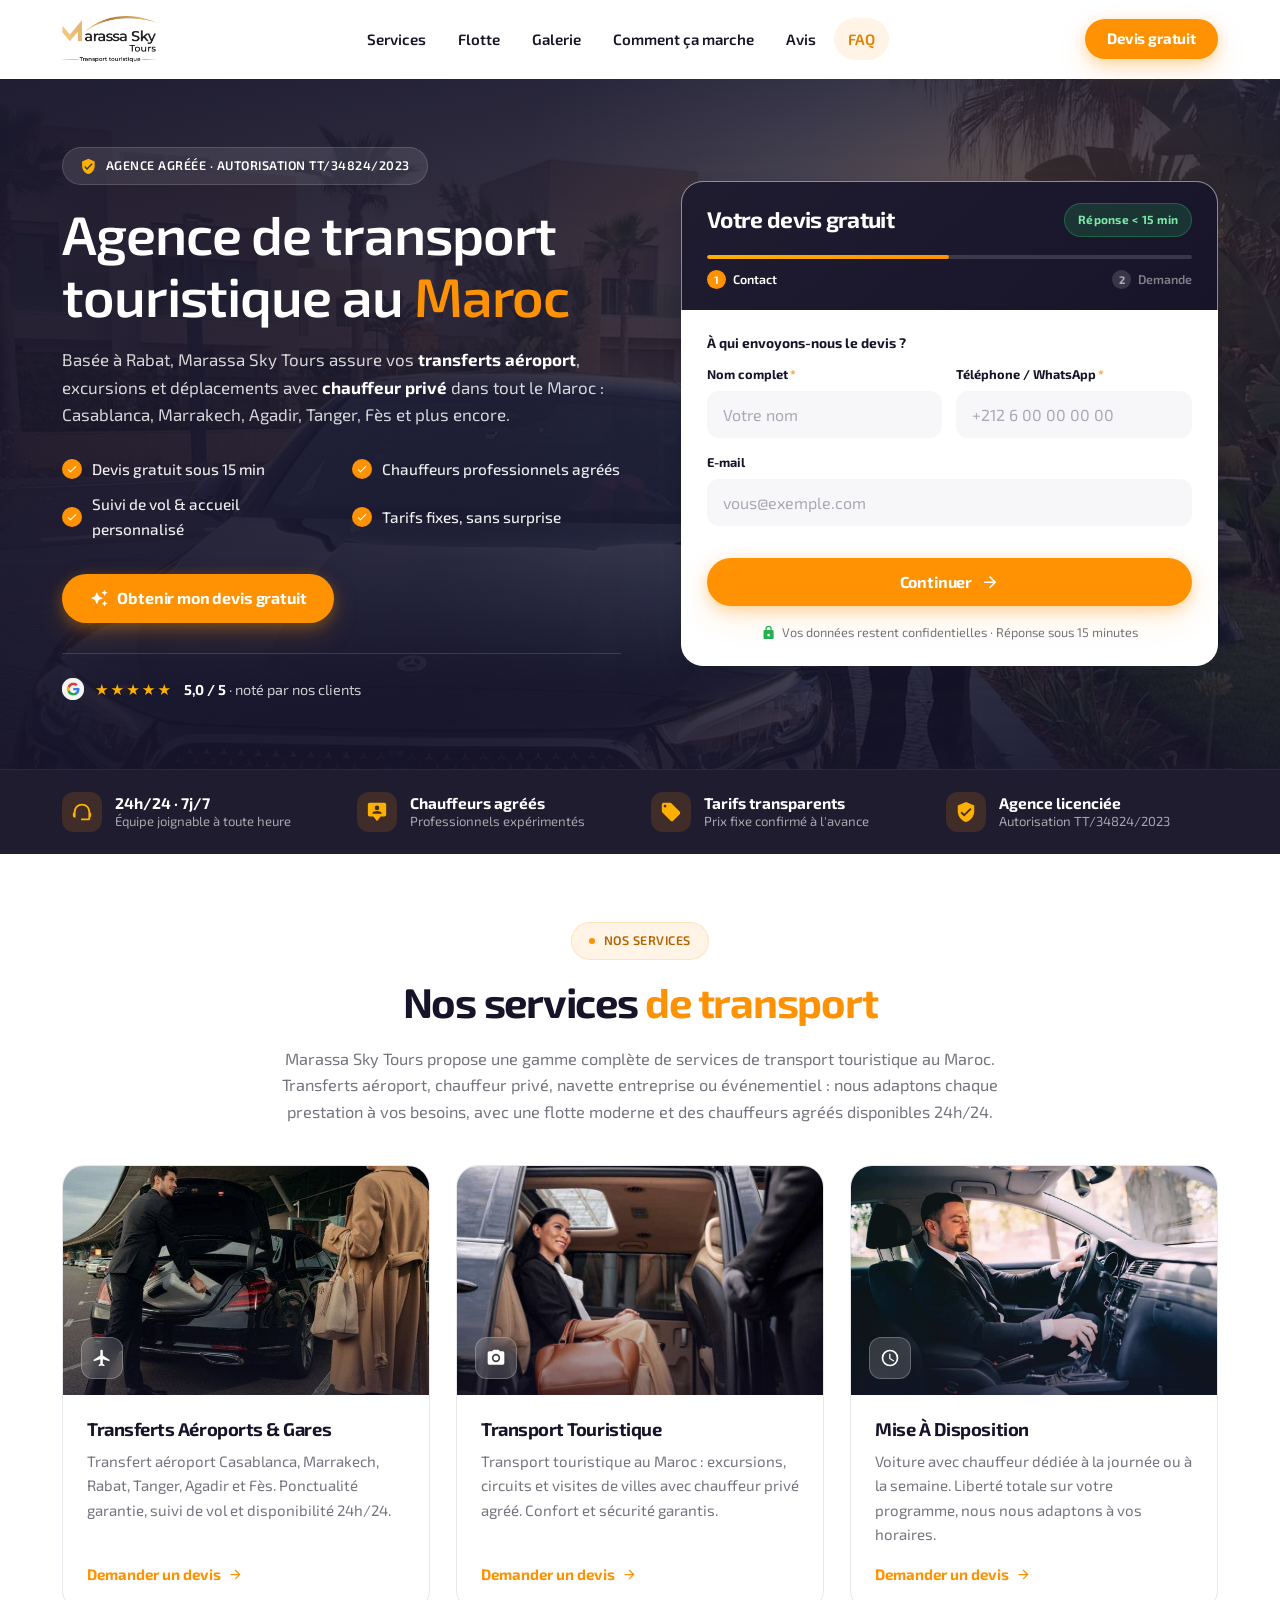
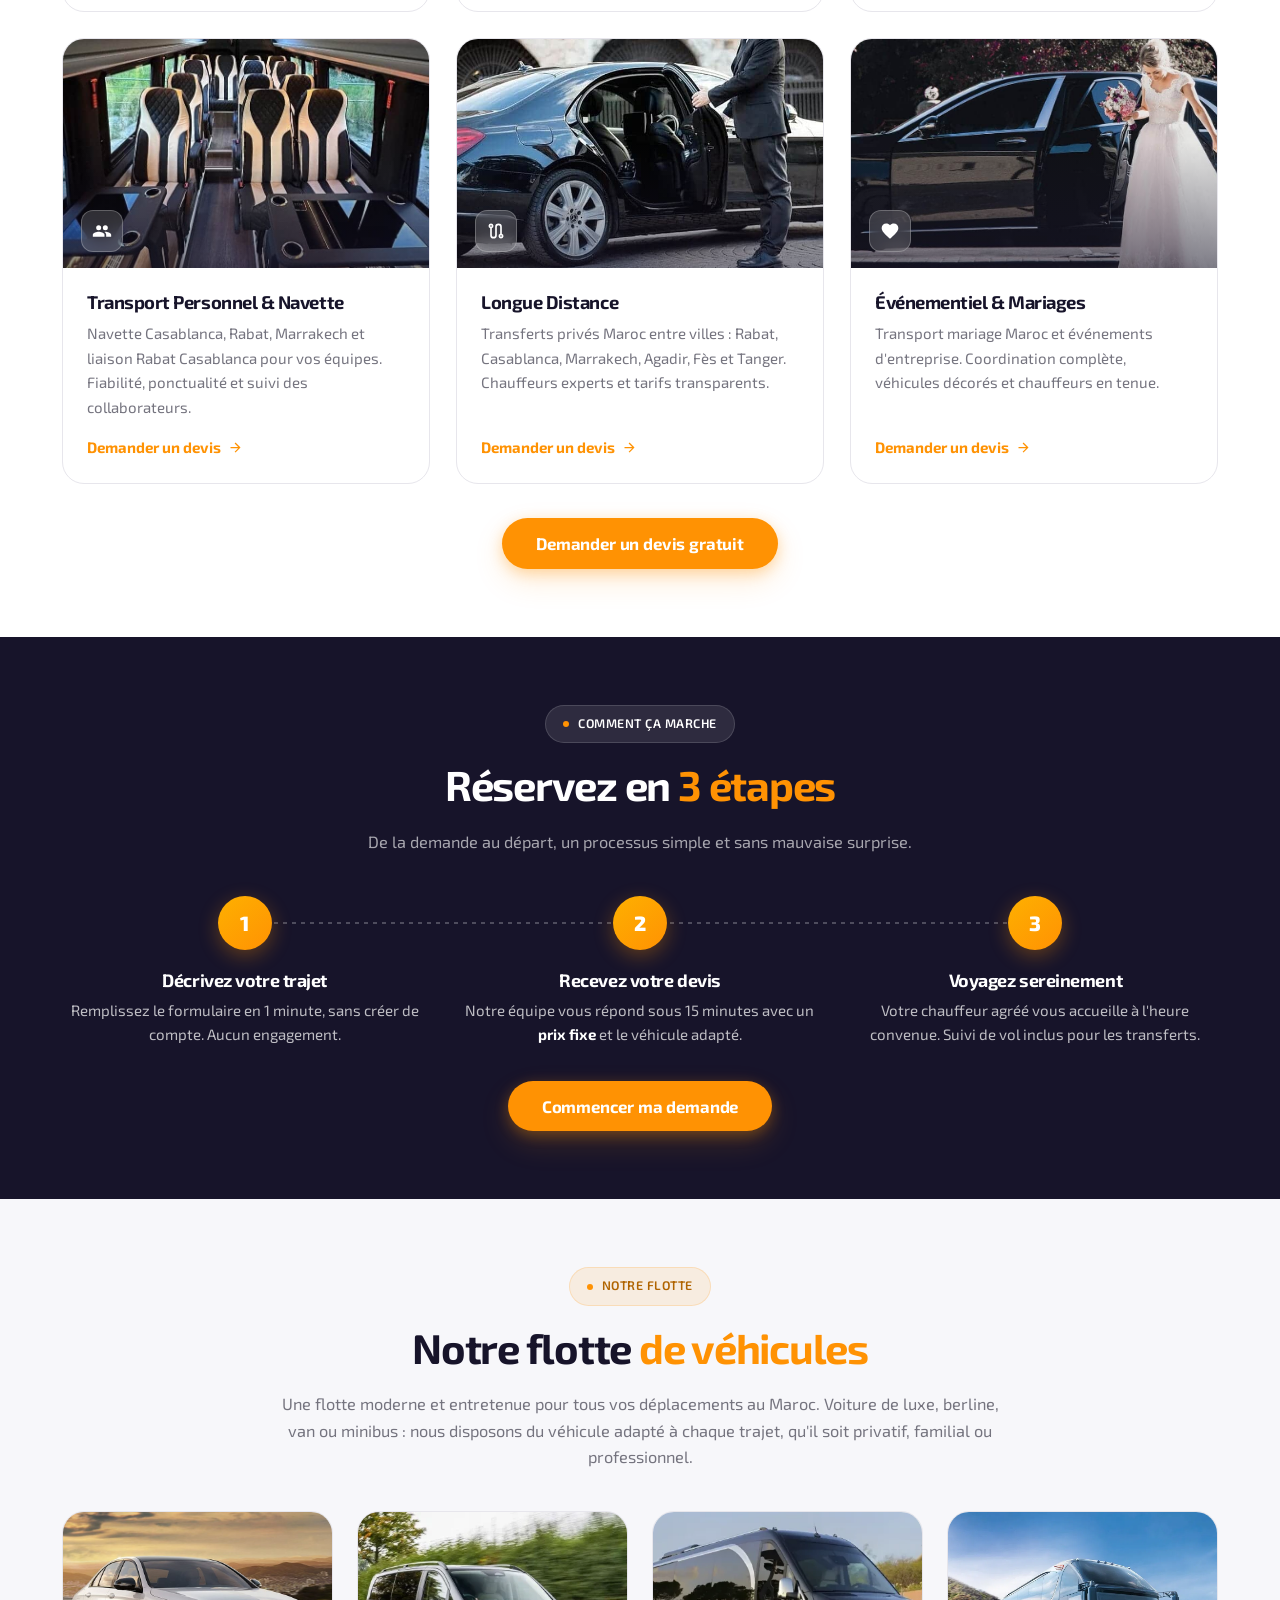
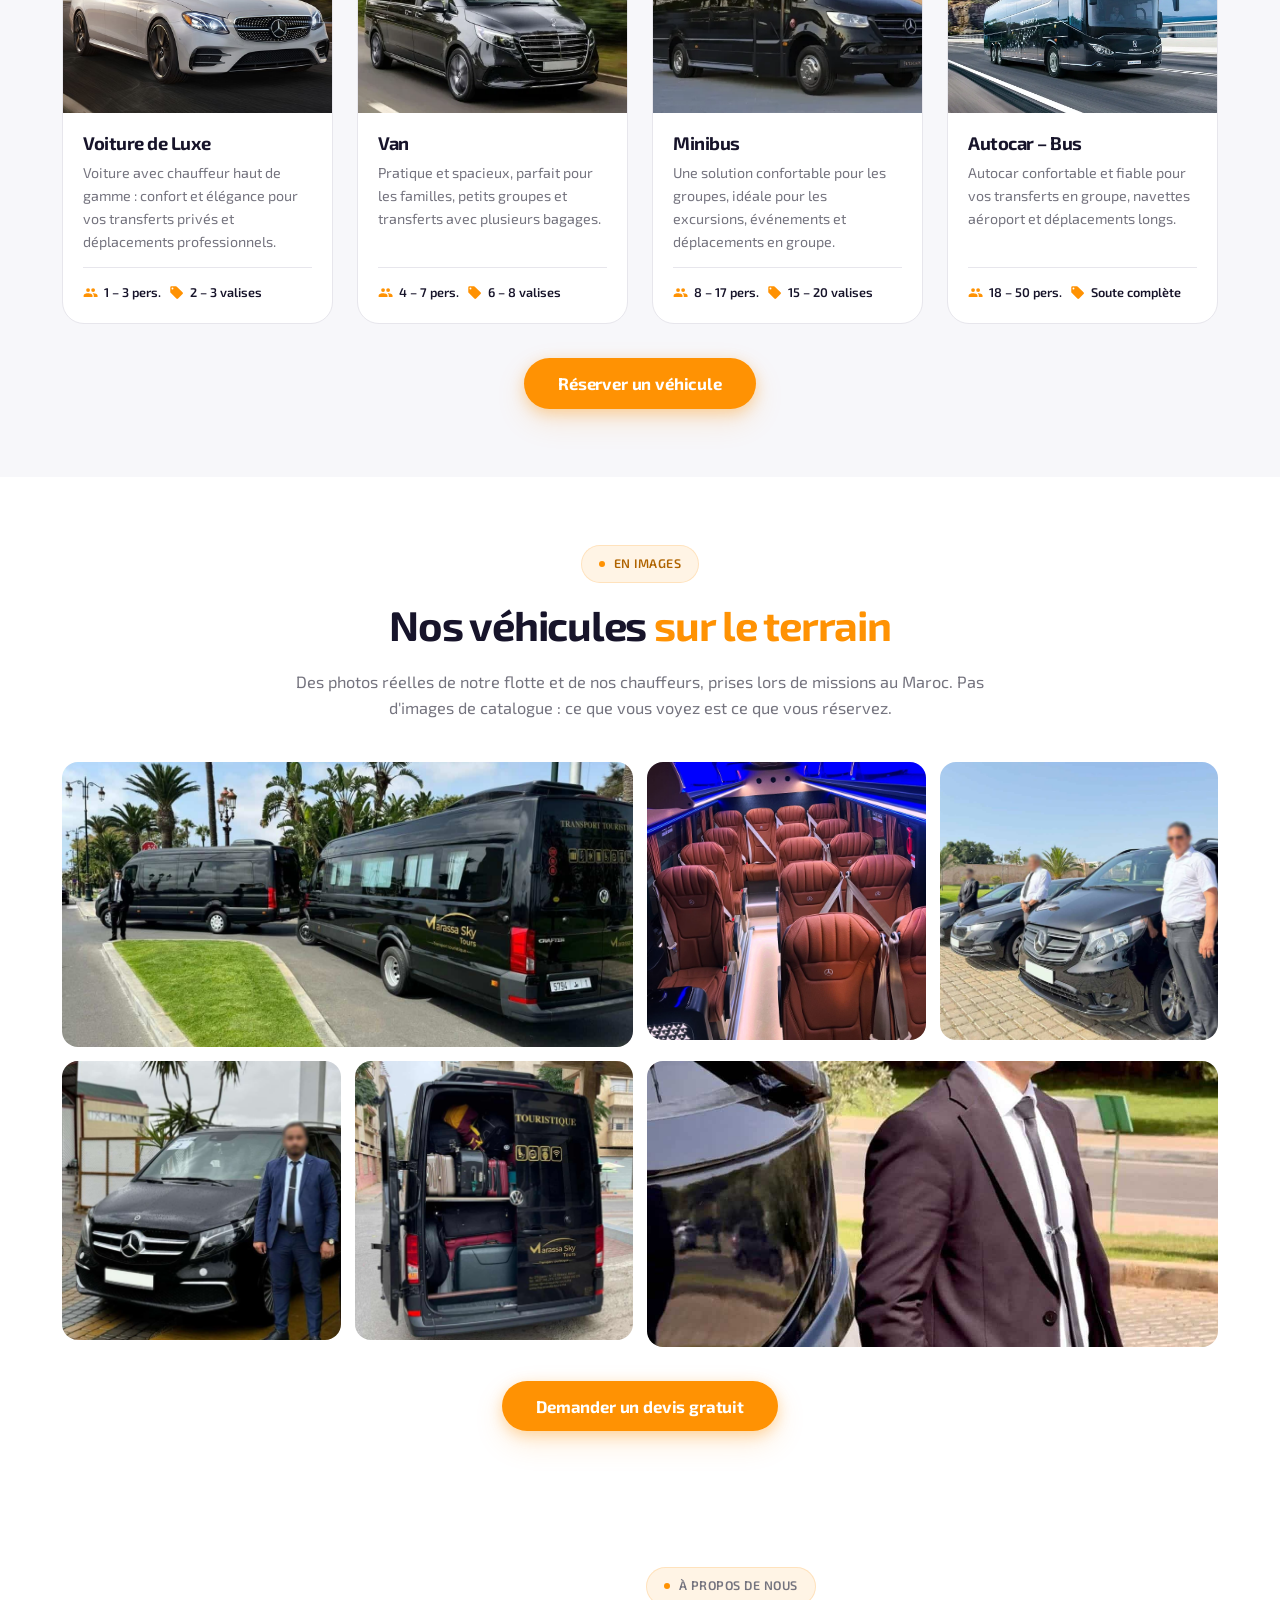
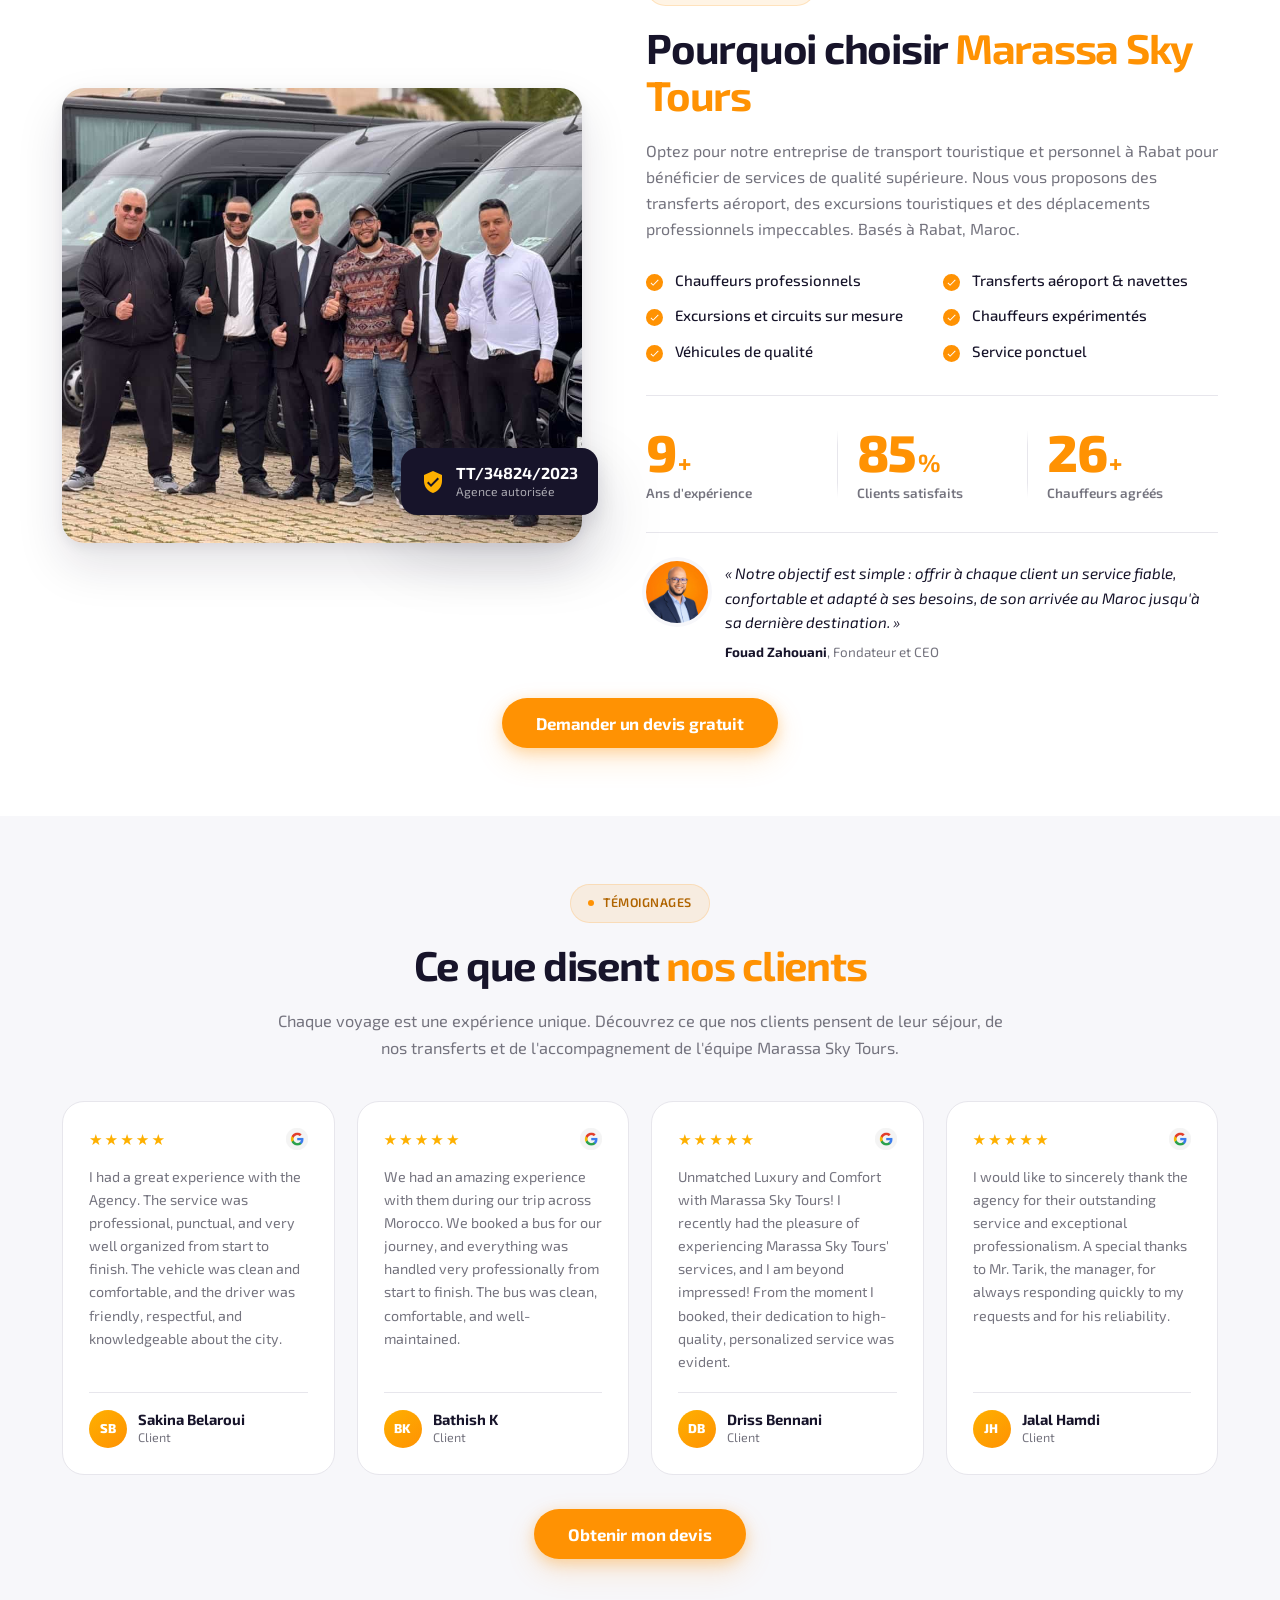
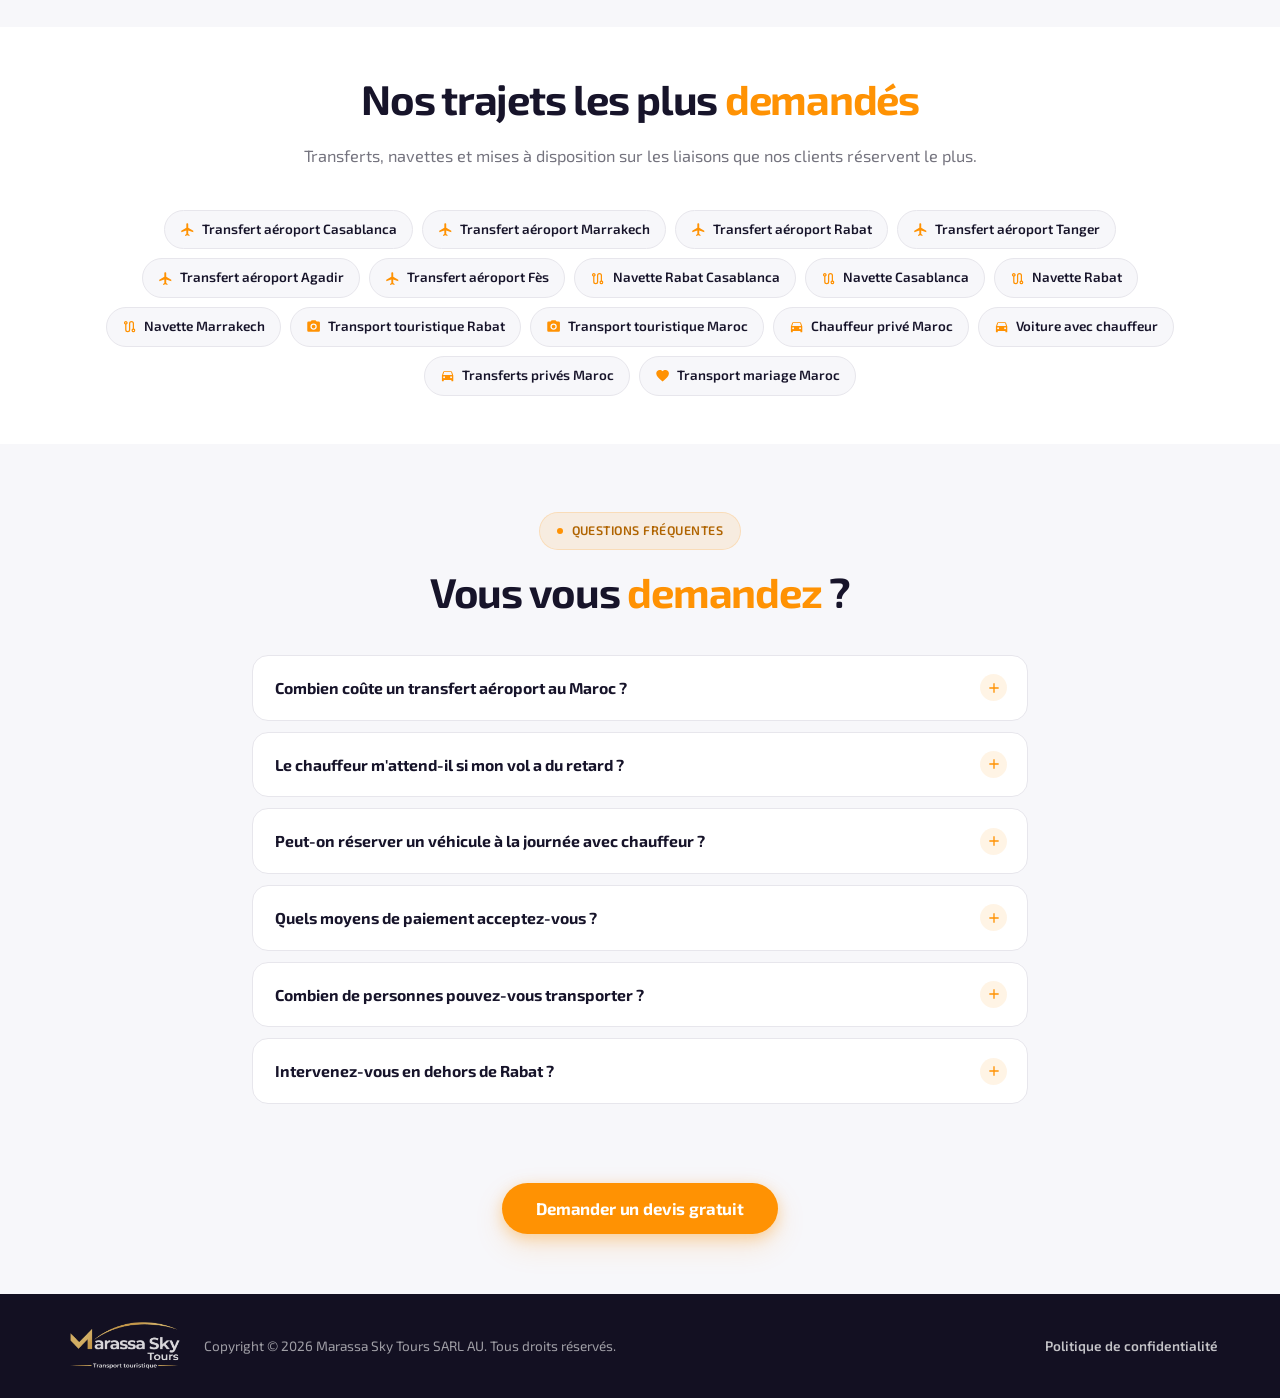
==== commit 6f4bee63: "Ramène le formulaire à deux étapes Contact → Demande : l'ancienne étape Passagers rejoint l'étape Tr" ====
--- a/index.html
+++ b/index.html
@@ -166,8 +166,7 @@
           <div class="progress__track"><span class="progress__fill" id="progressFill"></span></div>
           <ol class="progress__list">
             <li class="is-active" data-for="1"><b>1</b><span>Contact</span></li>
-            <li data-for="2"><b>2</b><span>Trajet</span></li>
-            <li data-for="3"><b>3</b><span>Passagers</span></li>
+            <li data-for="2"><b>2</b><span>Demande</span></li>
           </ol>
         </div>
       </div>
@@ -199,7 +198,7 @@
 
         <!-- ---------- Étape 2 ---------- -->
         <fieldset class="step" data-step="2" hidden>
-          <legend class="sr-only">Étape 2 : votre trajet</legend>
+          <legend class="sr-only">Étape 2 : votre demande</legend>
 
           <div class="form__row">
             <label class="field">
@@ -223,13 +222,6 @@
               <textarea name="trajet" rows="3" required></textarea>
             </label>
           </div>
-        </fieldset>
-
-        <!-- ---------- Étape 3 ---------- -->
-        <fieldset class="step" data-step="3" hidden>
-          <legend class="sr-only">Étape 3 : passagers et véhicule</legend>
-
-          <div class="recap" id="recap" aria-live="polite"></div>
 
           <div class="form__row form__row--2">
             <label class="field">
--- a/assets/css/style.css
+++ b/assets/css/style.css
@@ -276,7 +276,7 @@
 
 /* ---------- Barre de progression ---------- */
 .progress__track{height:4px;border-radius:var(--r-pill);background:rgba(255,255,255,.14);overflow:hidden}
-.progress__fill{display:block;height:100%;width:33.33%;border-radius:var(--r-pill);background:linear-gradient(90deg,var(--amber),var(--orange));transition:width .45s var(--ease)}
+.progress__fill{display:block;height:100%;width:50%;border-radius:var(--r-pill);background:linear-gradient(90deg,var(--amber),var(--orange));transition:width .45s var(--ease)}
 .progress__list{display:flex;justify-content:space-between;margin-top:11px}
 .progress__list li{display:flex;align-items:center;gap:7px;font-size:.78rem;font-weight:600;color:rgba(255,255,255,.45);transition:color .3s var(--ease)}
 .progress__list b{
@@ -339,24 +339,6 @@
 /* Tant que rien n'est choisi, l'intitulé reste gris, comme un placeholder. */
 .field select:has(option[value=""]:checked){color:#A9A8B4}
 .field select option{color:var(--ink)}
-
-/* ---------- Récapitulatif étape 3 ---------- */
-.recap{
-  display:flex;flex-wrap:wrap;gap:7px;
-  margin-bottom:18px;padding:13px 14px;
-  background:var(--surface-2);border-radius:var(--r-sm);
-  border-left:3px solid var(--orange);
-}
-.recap:empty{display:none}
-.recap span{
-  display:inline-flex;align-items:center;gap:5px;
-  padding:4px 11px;border-radius:var(--r-pill);
-  background:#fff;box-shadow:var(--sh-1);
-  font-size:.78rem;font-weight:600;color:var(--ink);
-  /* Le trajet est saisi librement : un mot très long ne doit pas
-     élargir la carte et provoquer un défilement horizontal. */
-  min-width:0;max-width:100%;overflow-wrap:anywhere;
-}
 
 .hp{position:absolute;left:-9999px;width:1px;height:1px;overflow:hidden}
 
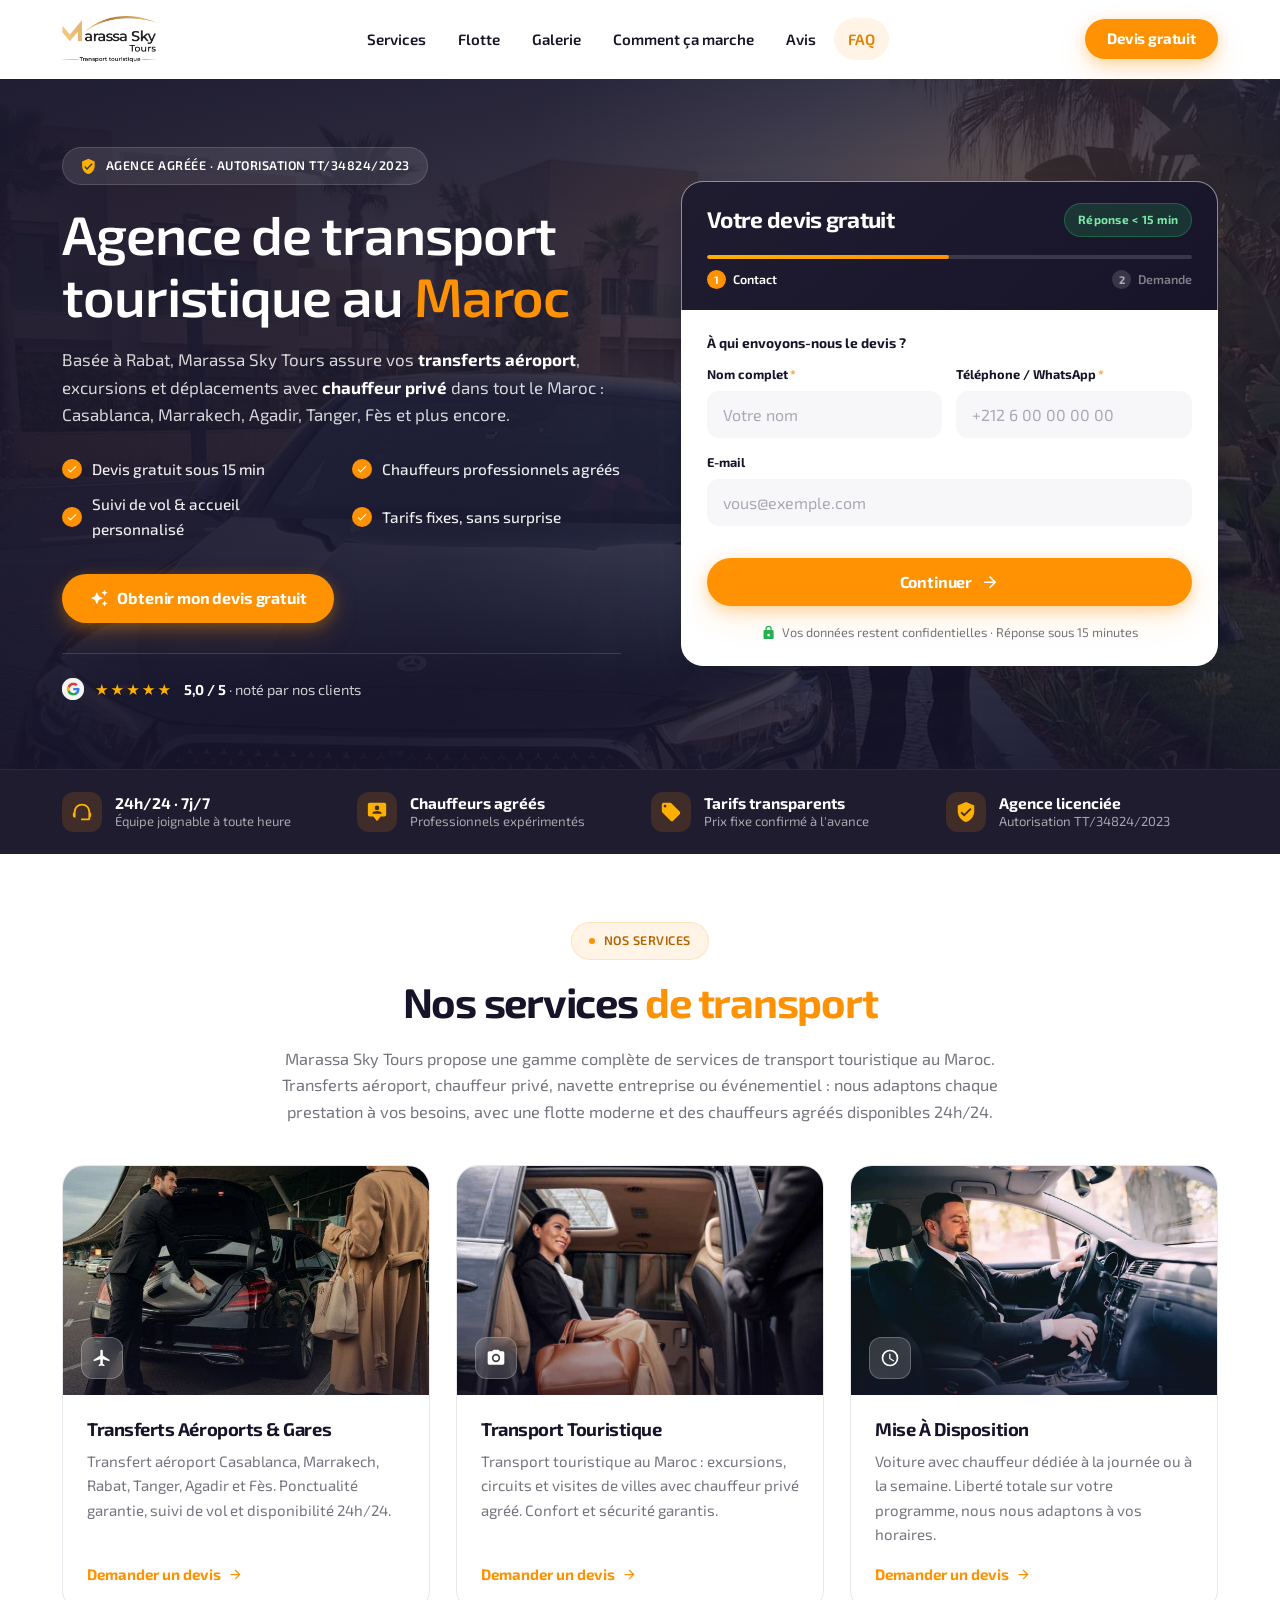
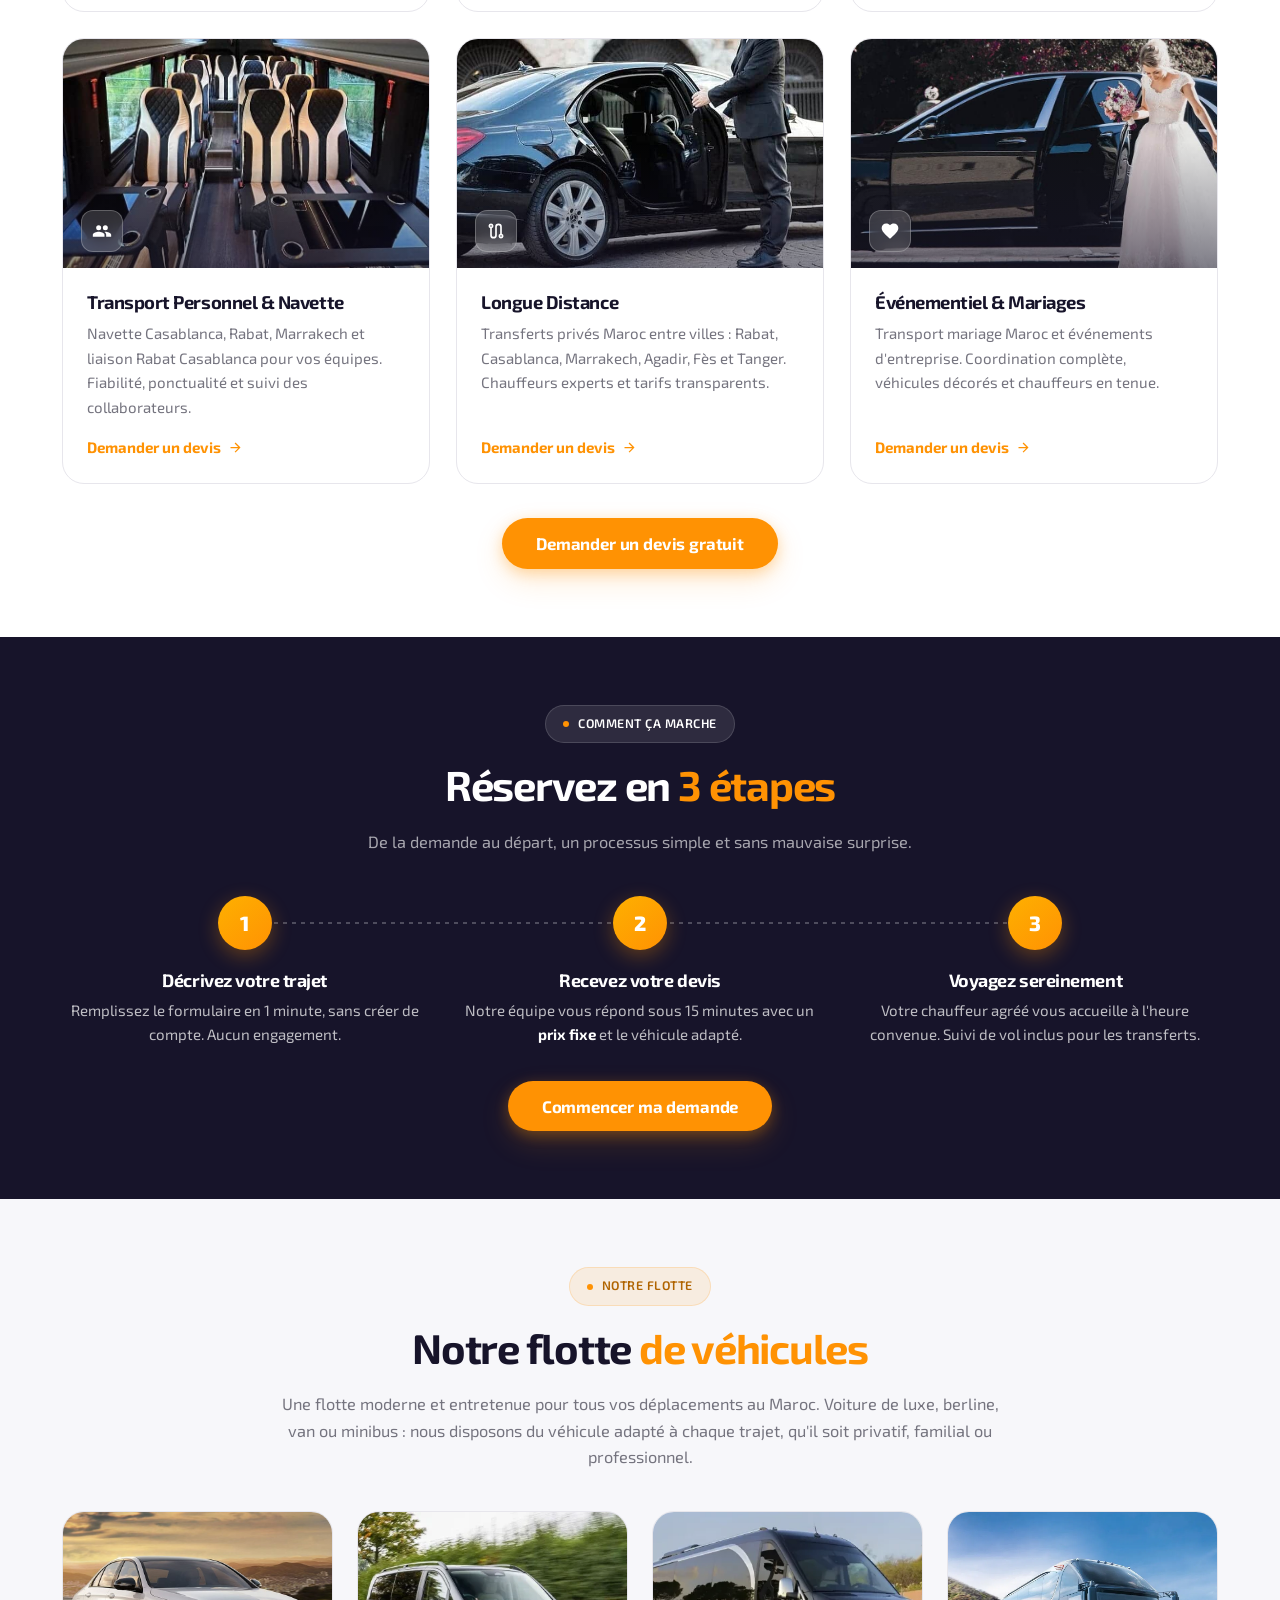
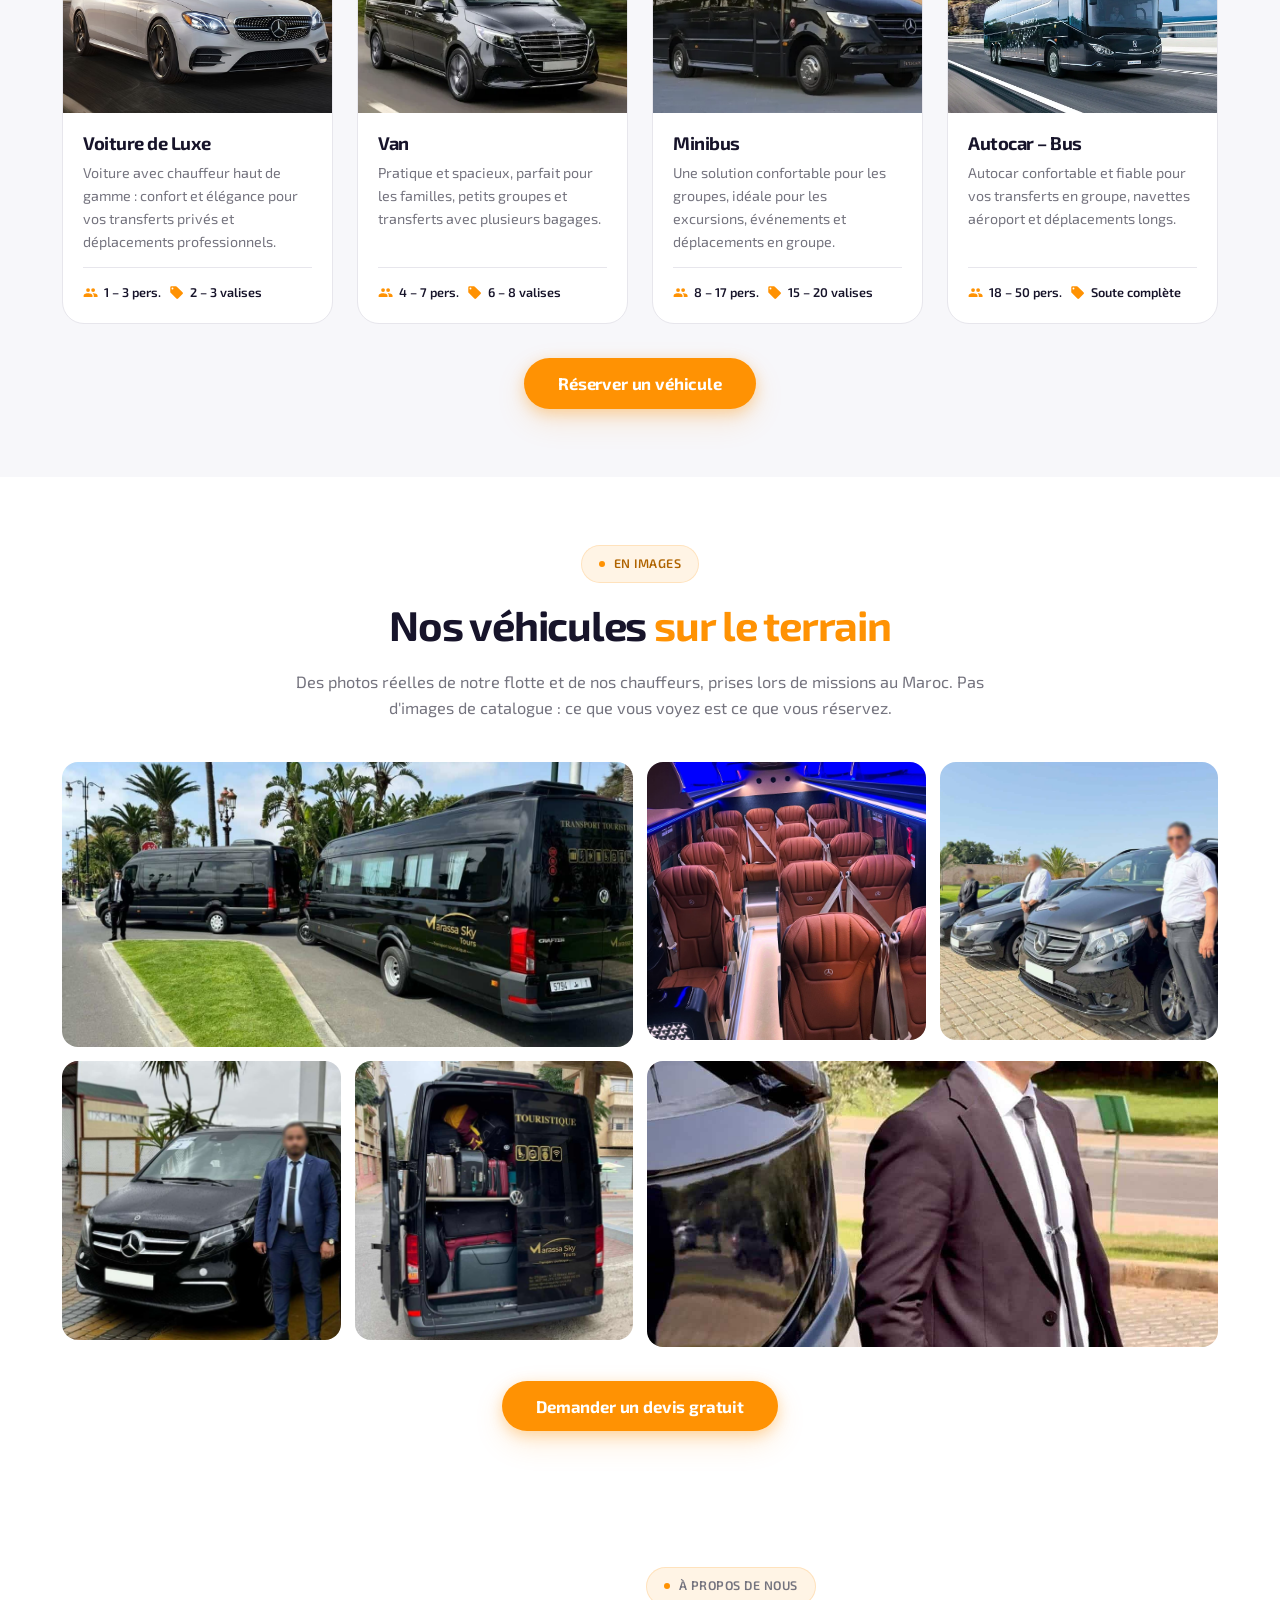
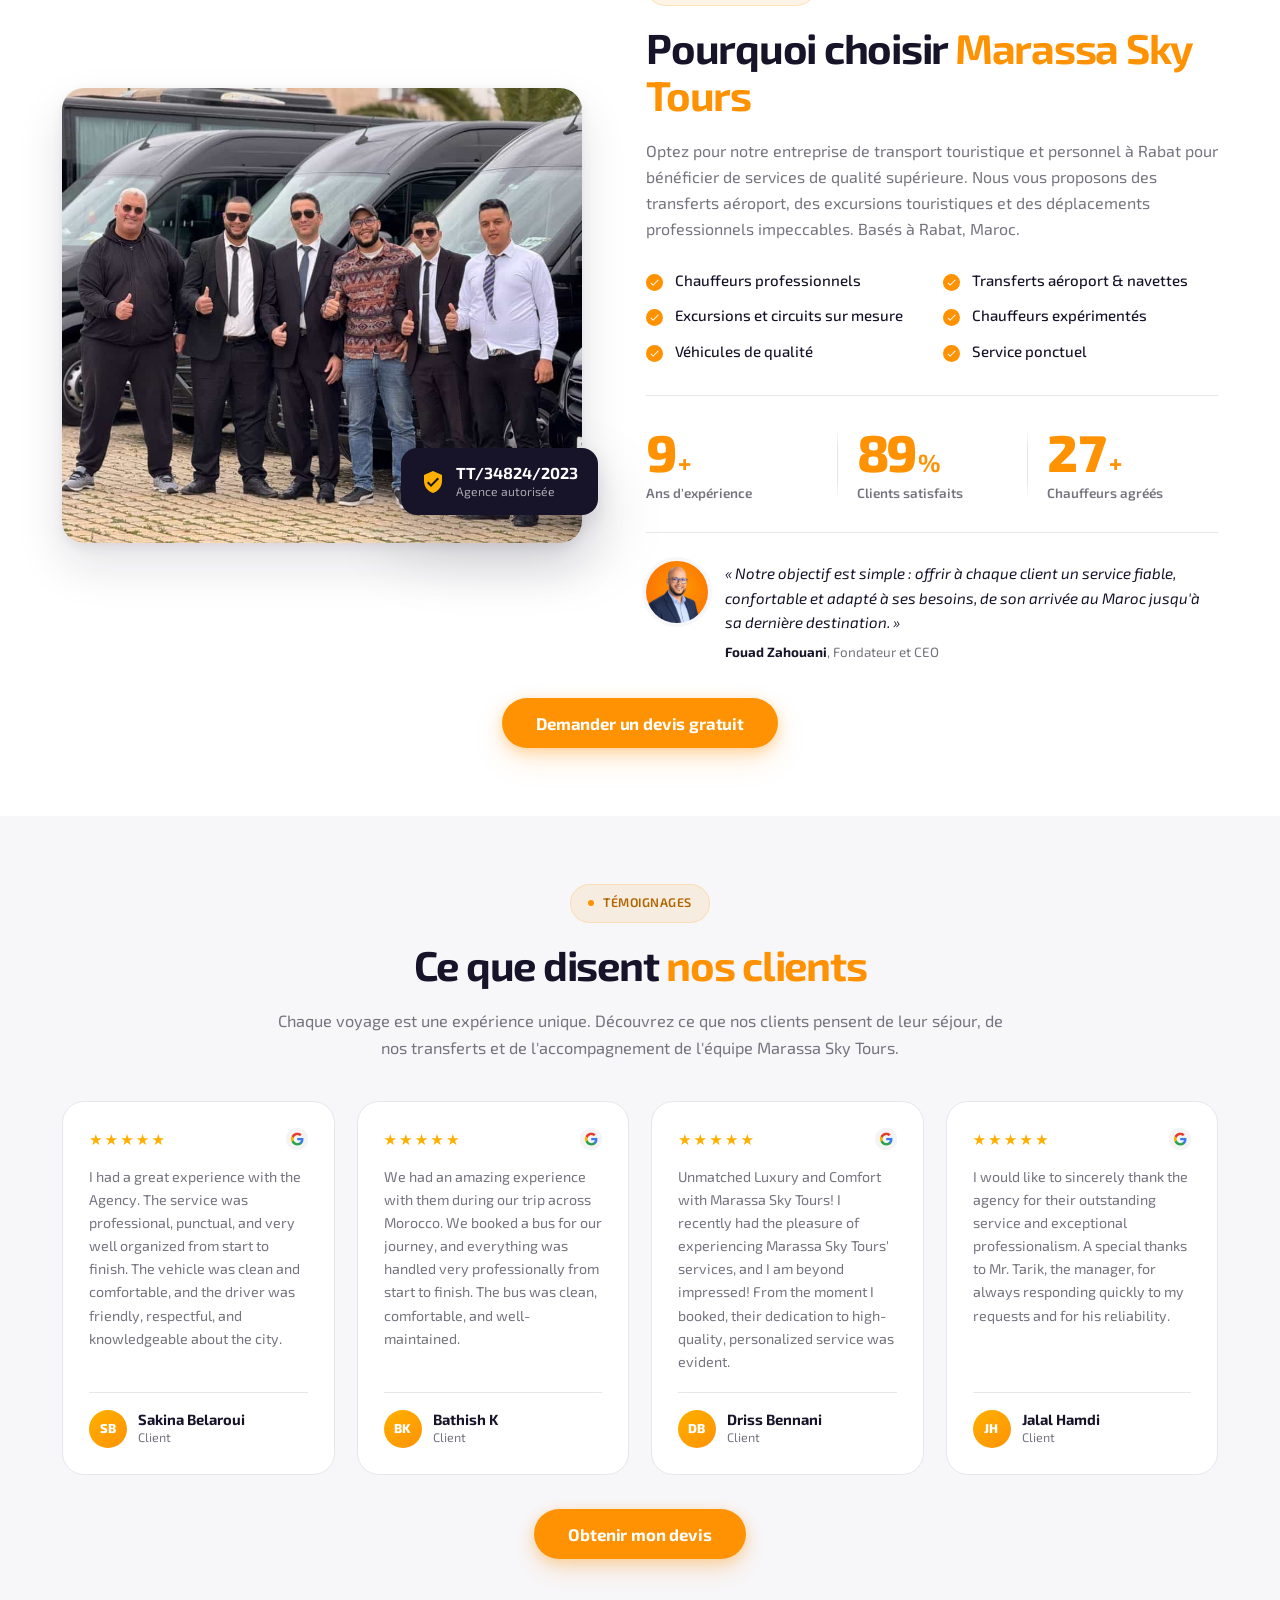
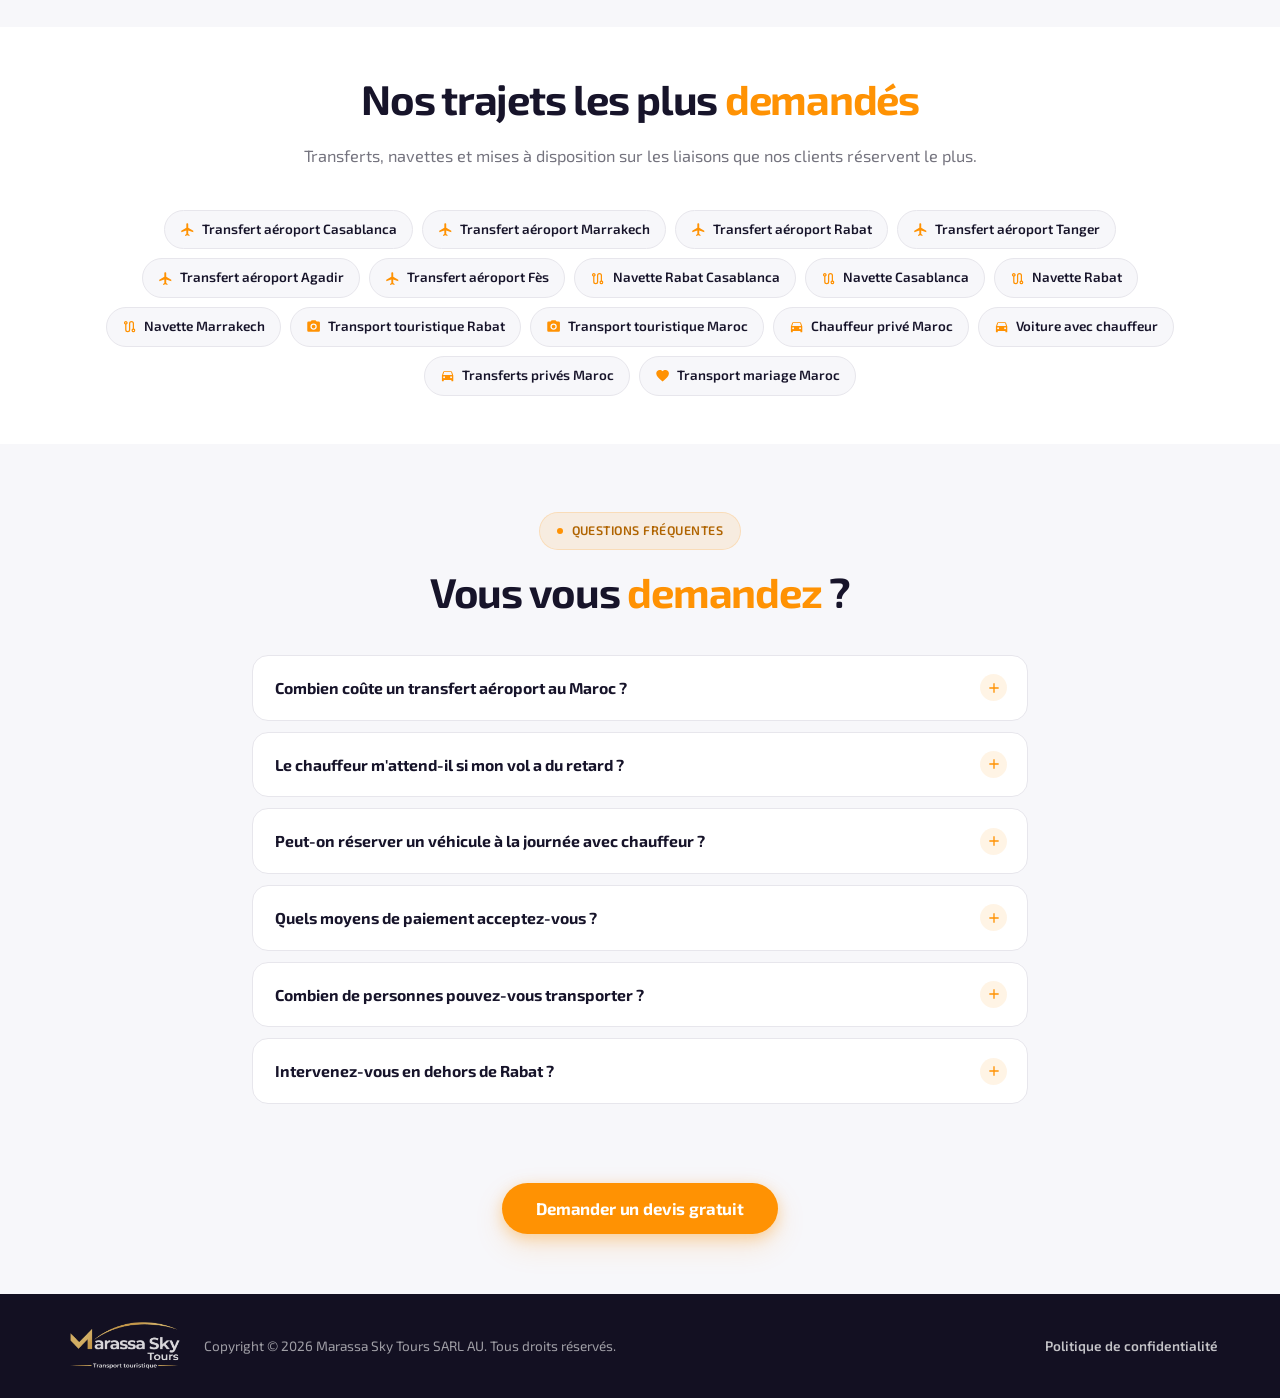
==== commit 2be93d68: "Place le champ Trajet en dernier et lui ajoute un placeholder L'étape 2 se termine maintenant par la" ====
--- a/index.html
+++ b/index.html
@@ -213,13 +213,6 @@
                 <option value="Événementiel &amp; Mariage">Mariage / événement</option>
                 <option value="Je souhaite être conseillé">Je souhaite être conseillé</option>
               </select>
-            </label>
-          </div>
-
-          <div class="form__row">
-            <label class="field">
-              <span>Trajet<i>*</i></span>
-              <textarea name="trajet" rows="3" required></textarea>
             </label>
           </div>
 
@@ -260,6 +253,13 @@
               <option value="Je souhaite être conseillé">Je souhaite être conseillé</option>
             </select>
           </label>
+
+          <div class="form__row">
+            <label class="field">
+              <span>Trajet<i>*</i></span>
+              <textarea name="trajet" rows="3" placeholder="Entrez votre trajet" required></textarea>
+            </label>
+          </div>
         </fieldset>
 
         <!-- anti-spam -->
--- a/assets/css/style.css
+++ b/assets/css/style.css
@@ -724,9 +724,6 @@
   /* ---- Zones tactiles portées à 44px minimum ---- */
   .btn--sm{padding:15px 20px}
   .link{min-height:44px;align-items:center;margin-top:-2px}
-  .progress__list li{padding:10px 2px;cursor:default}
-  .progress__list li.is-done,.progress__list li.is-active{cursor:pointer}
-  .progress__list b{width:26px;height:26px;font-size:.76rem}
   .footer__privacy{display:inline-flex;align-items:center;min-height:44px}
 
   /* Objectif : le formulaire doit apparaître dans le premier écran.
@@ -755,8 +752,12 @@
   .formcard__eta{flex:none;white-space:nowrap;padding:5px 10px;font-size:.68rem}
   .form{padding:18px}
   .form__row--2{grid-template-columns:1fr;gap:14px}
-  .progress__list li span{display:none}
-  .progress__list li{gap:0}
+  /* Les pastilles numérotées occupaient une ligne entière (26px de rond plus
+     20px de marge tactile) pour n'afficher que « 1 » et « 2 ». Sur mobile on
+     garde la barre et les deux intitulés, qui disent la même chose en 15px. */
+  .progress__list{margin-top:8px}
+  .progress__list b{display:none}
+  .progress__list li{gap:0;font-size:.72rem}
   .form__nav{flex-wrap:wrap}
   .btn--back{flex:0 0 auto}
 
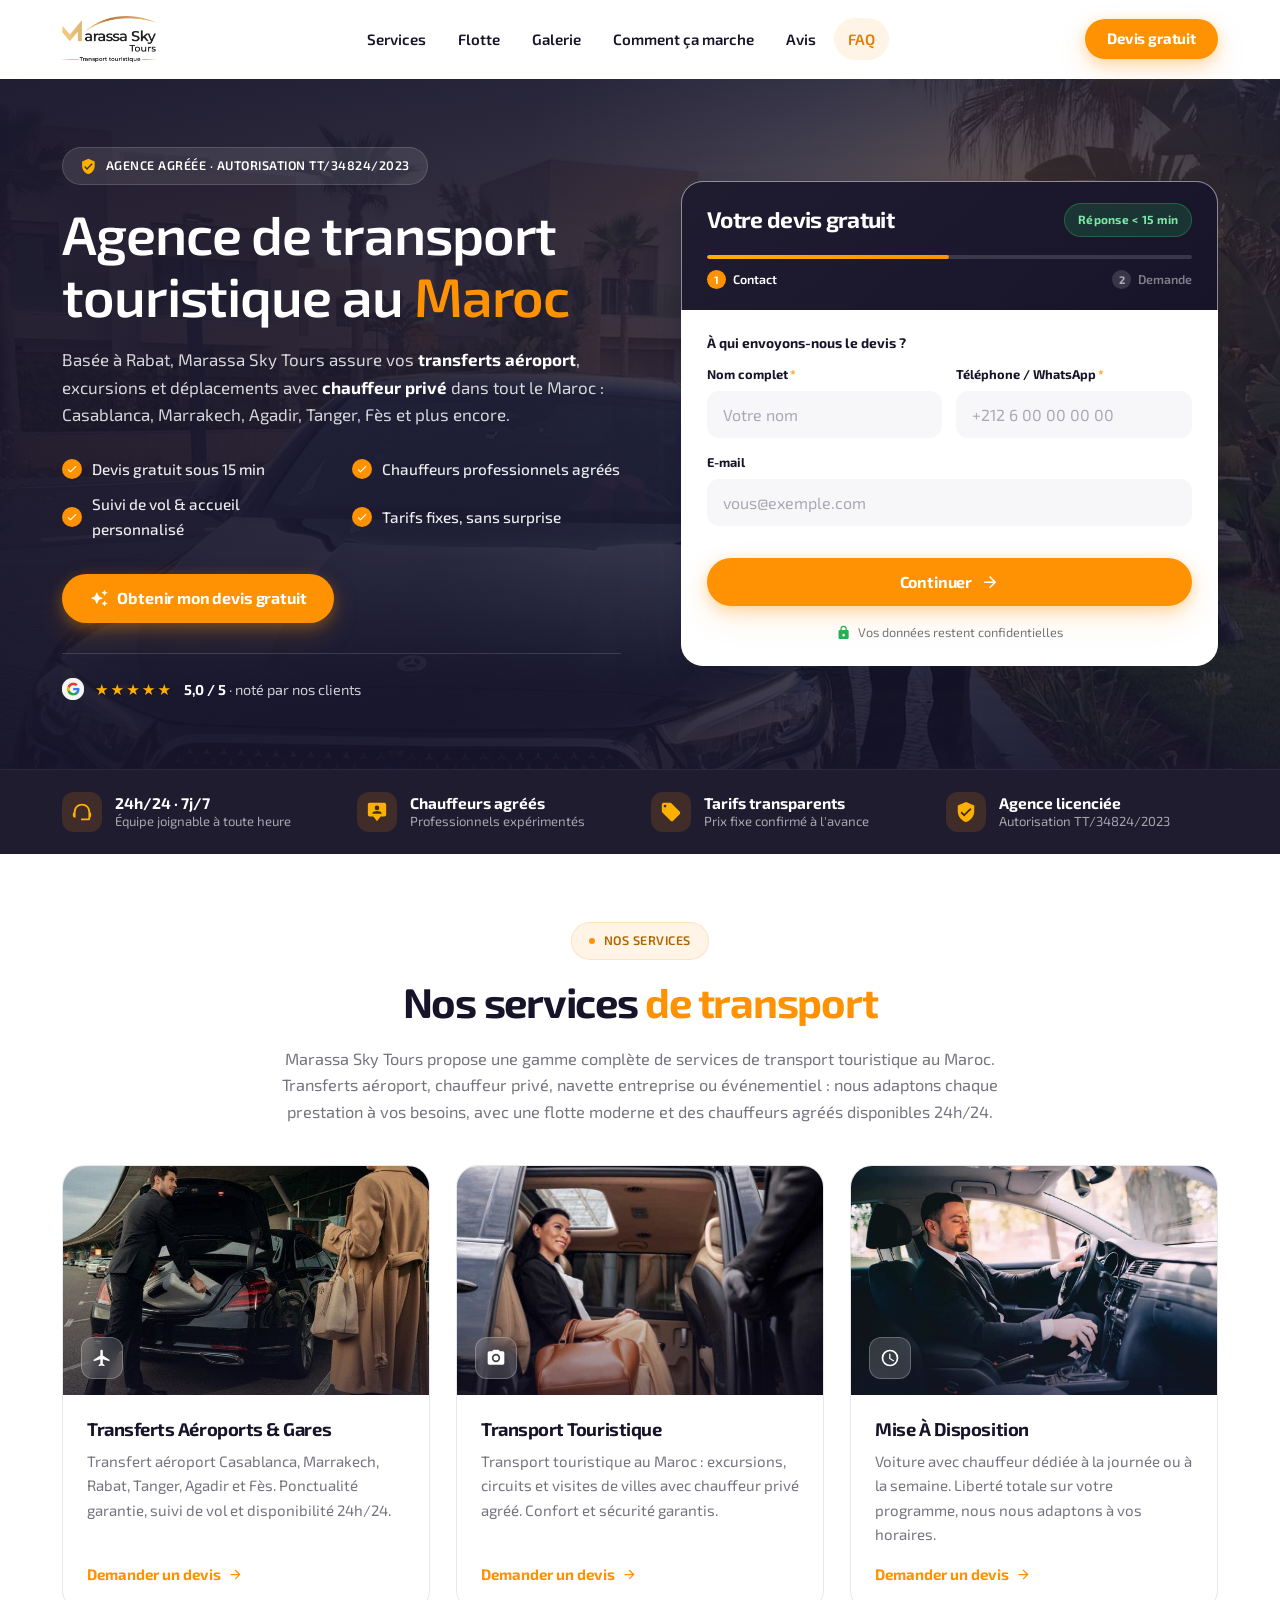
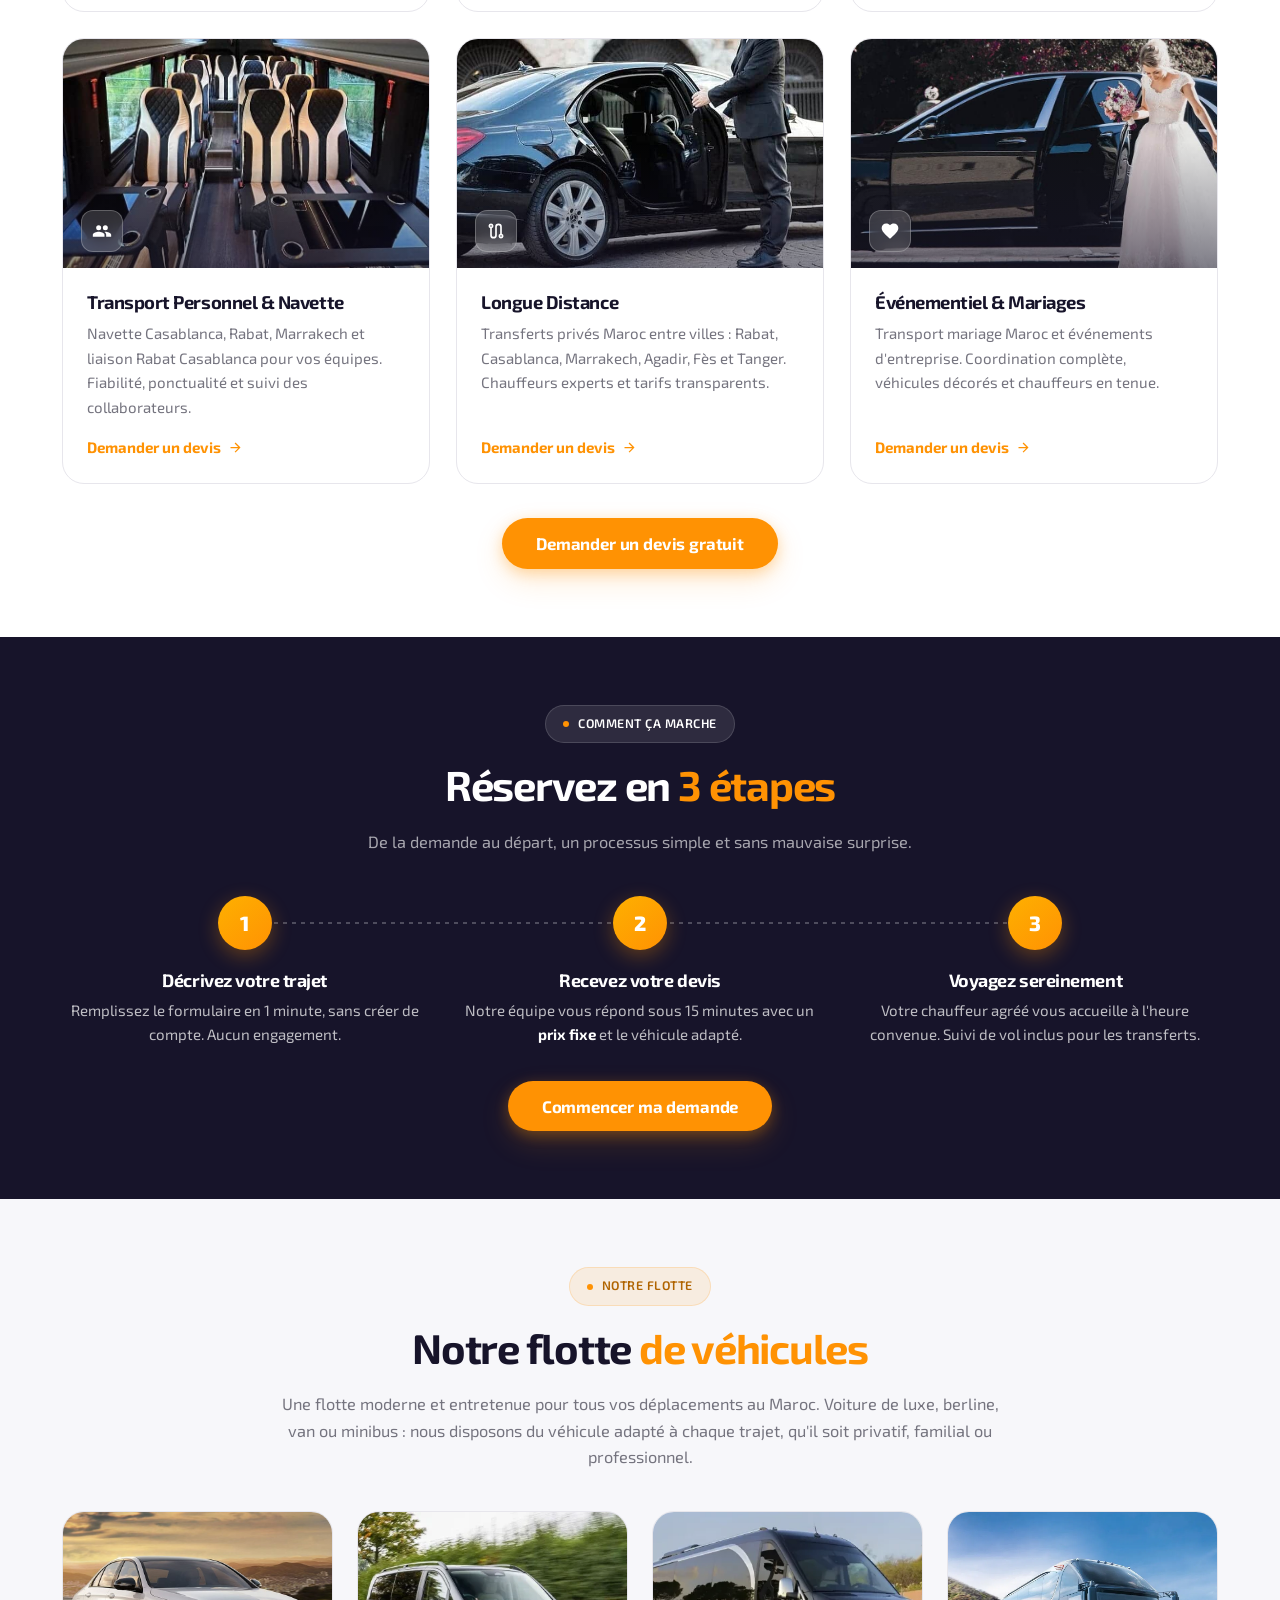
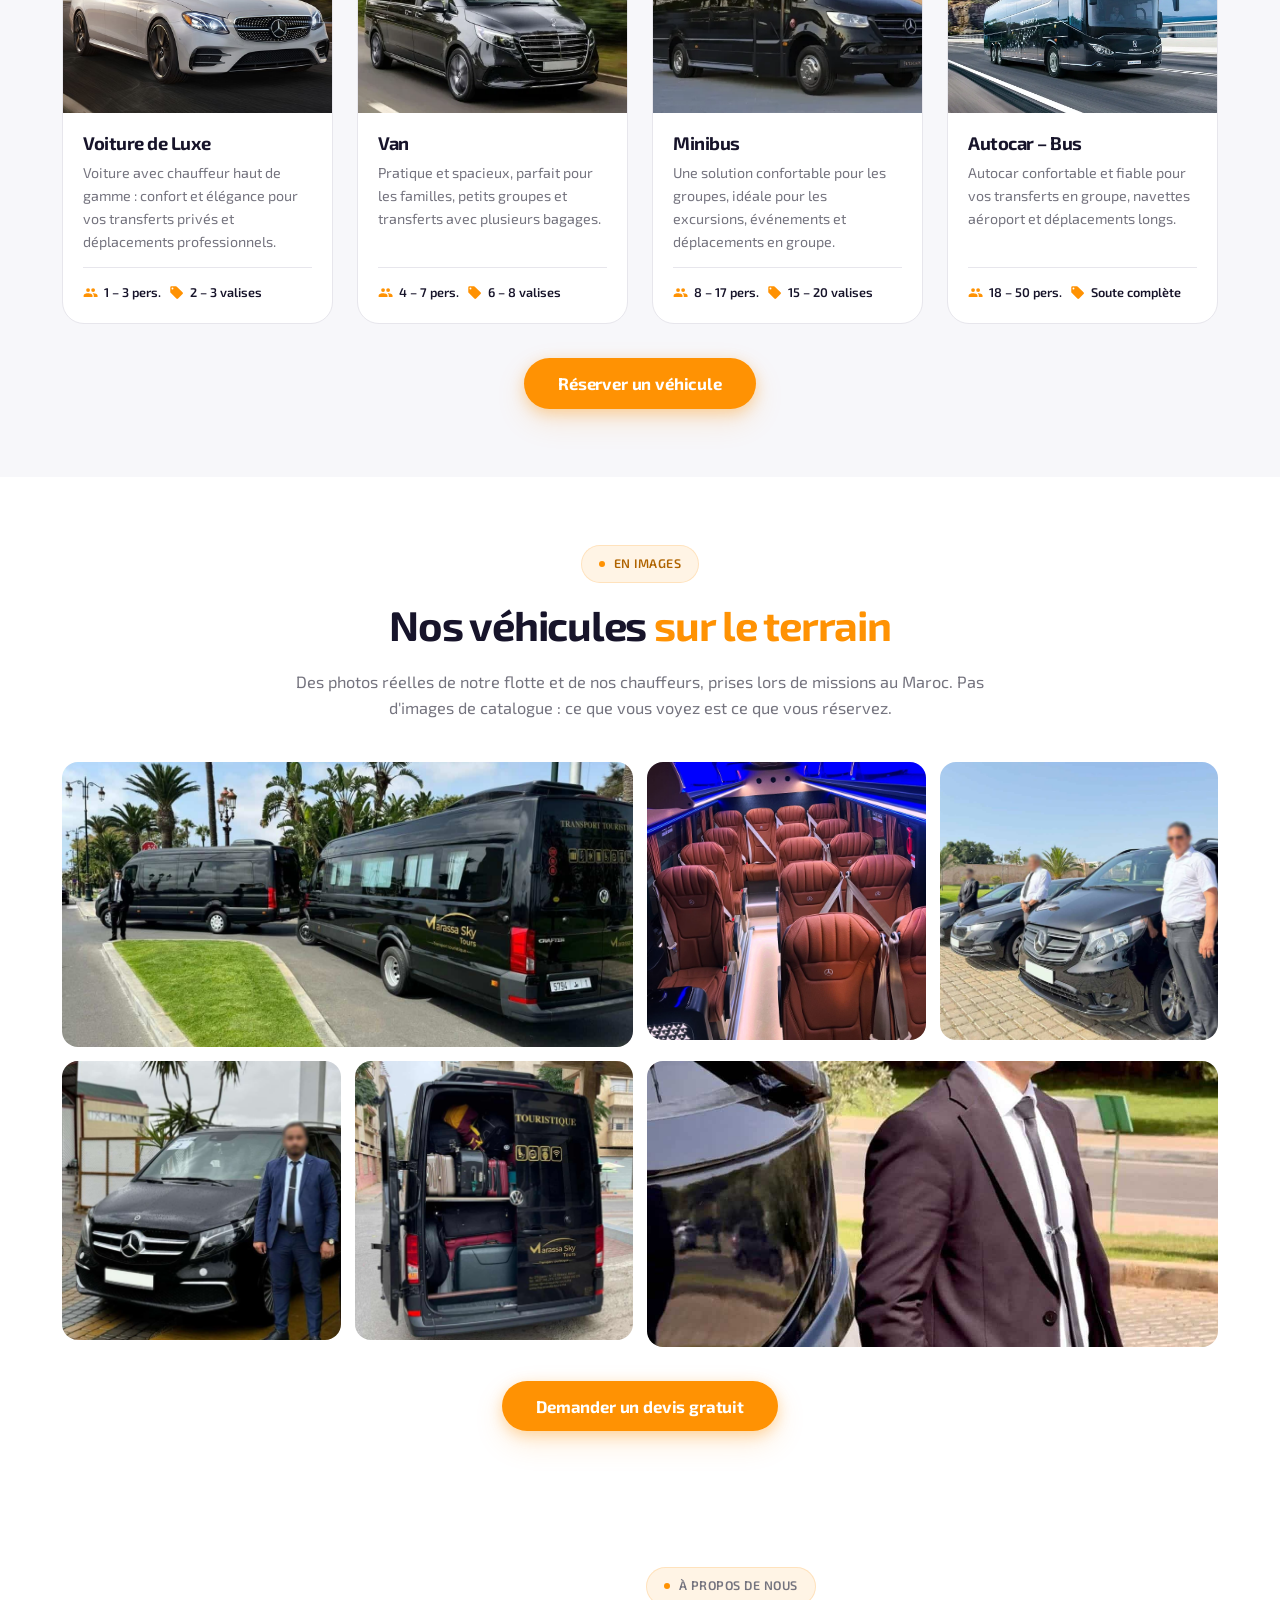
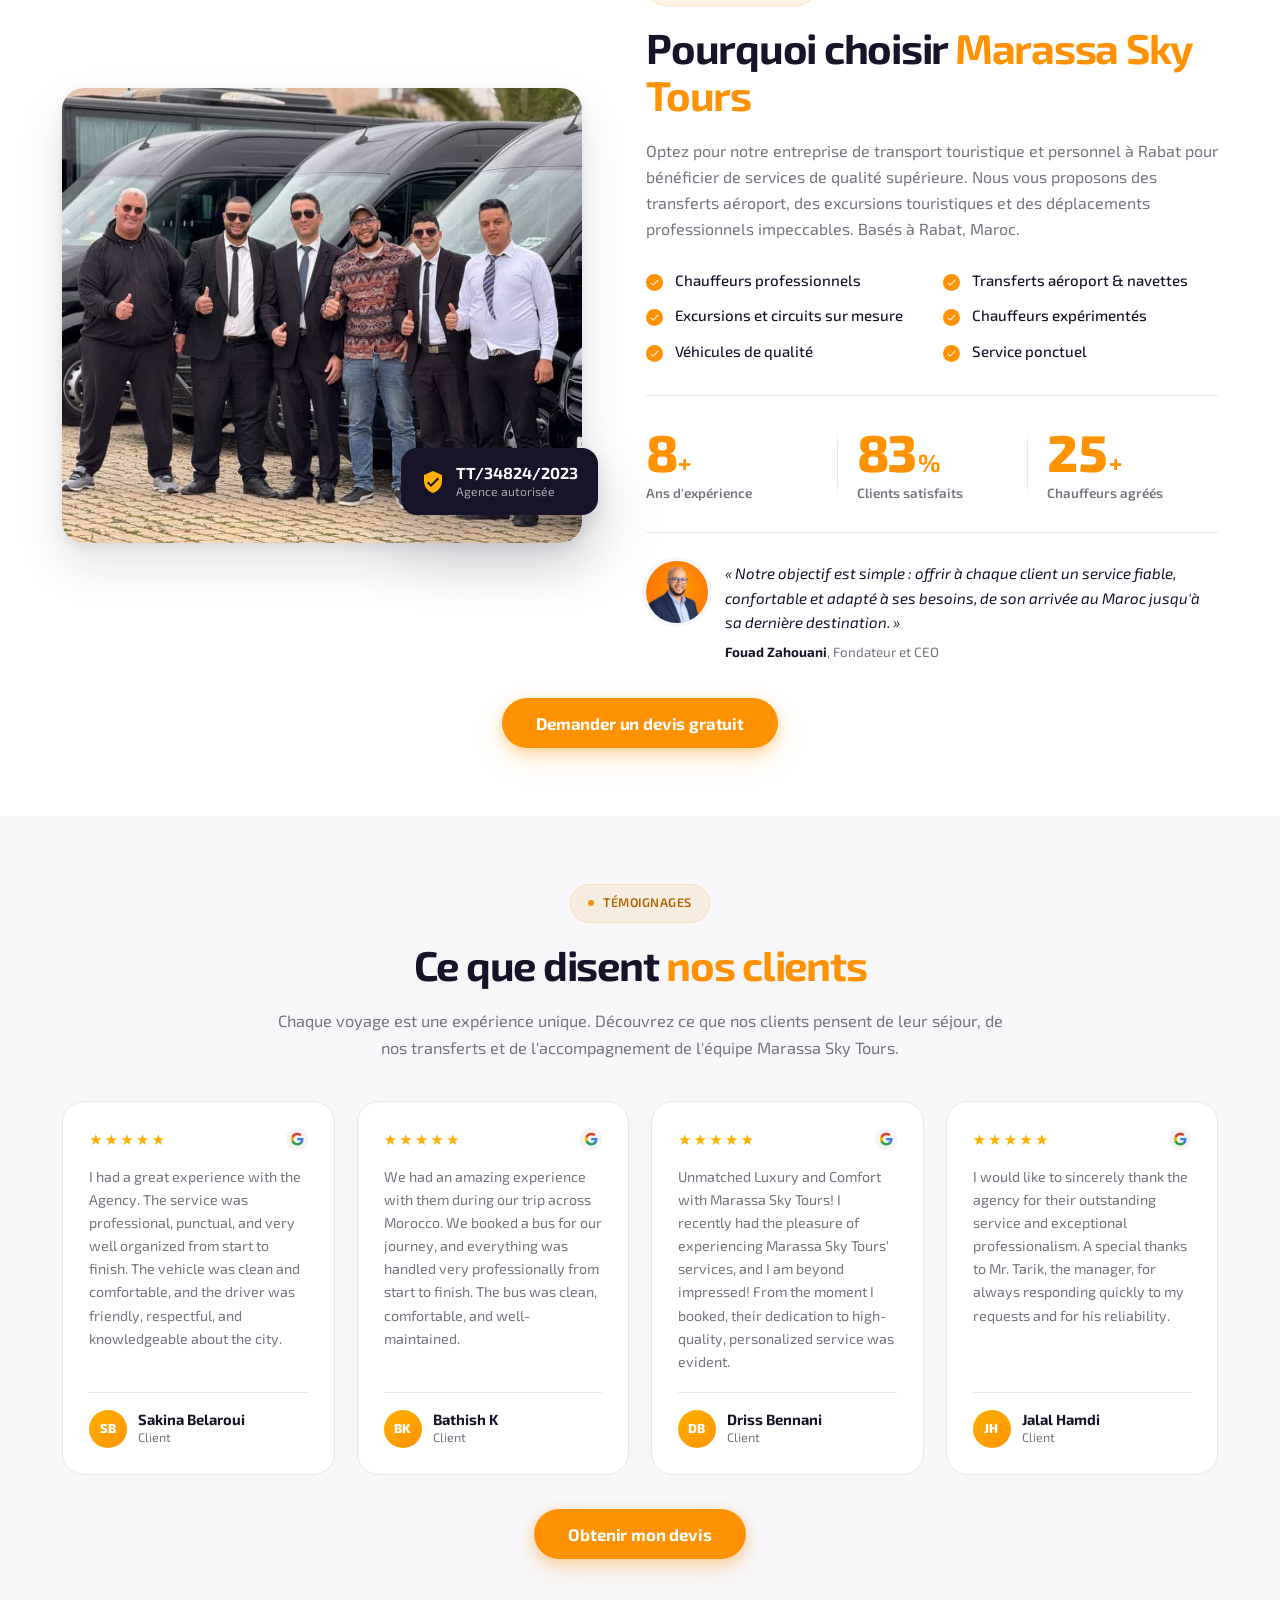
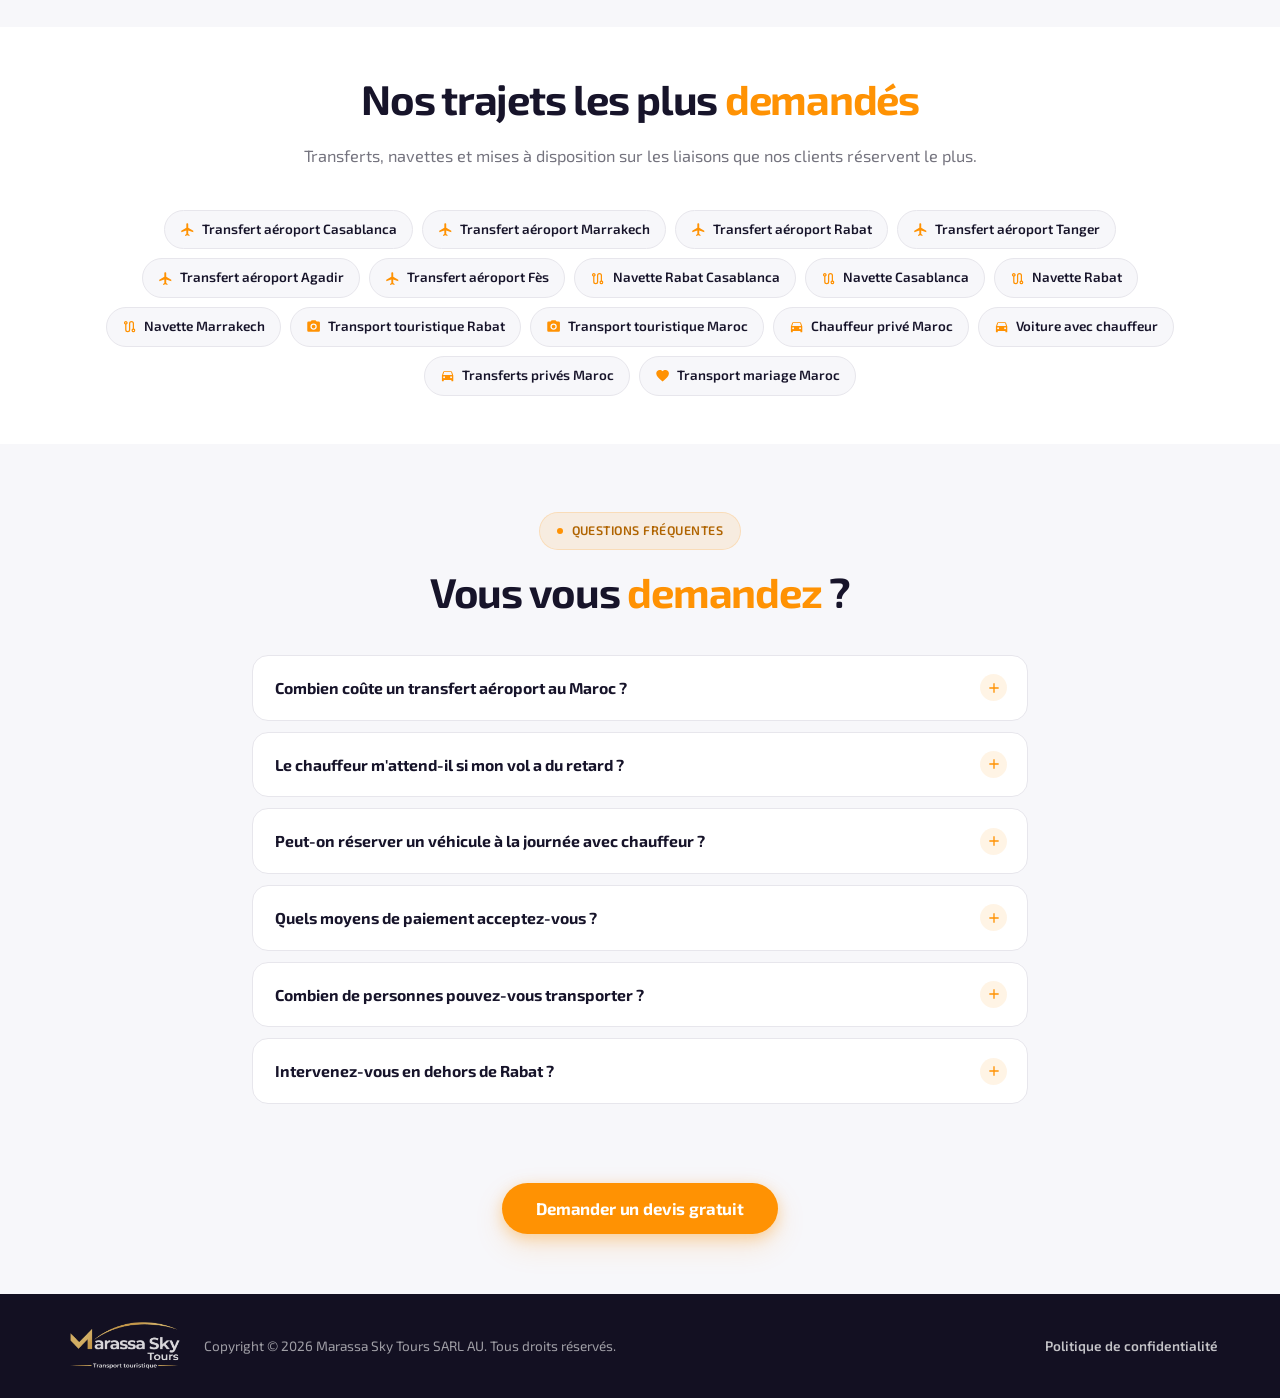
==== commit 80660765: "Retire la promesse de délai sous le formulaire « Réponse sous 15 minutes » placé juste après le bout" ====
--- a/index.html
+++ b/index.html
@@ -285,7 +285,7 @@
 
         <p class="form__foot">
           <svg class="ico"><use href="#i-lock"></use></svg>
-          Vos données restent confidentielles · Réponse sous 15 minutes
+          Vos données restent confidentielles
         </p>
       </form>
 
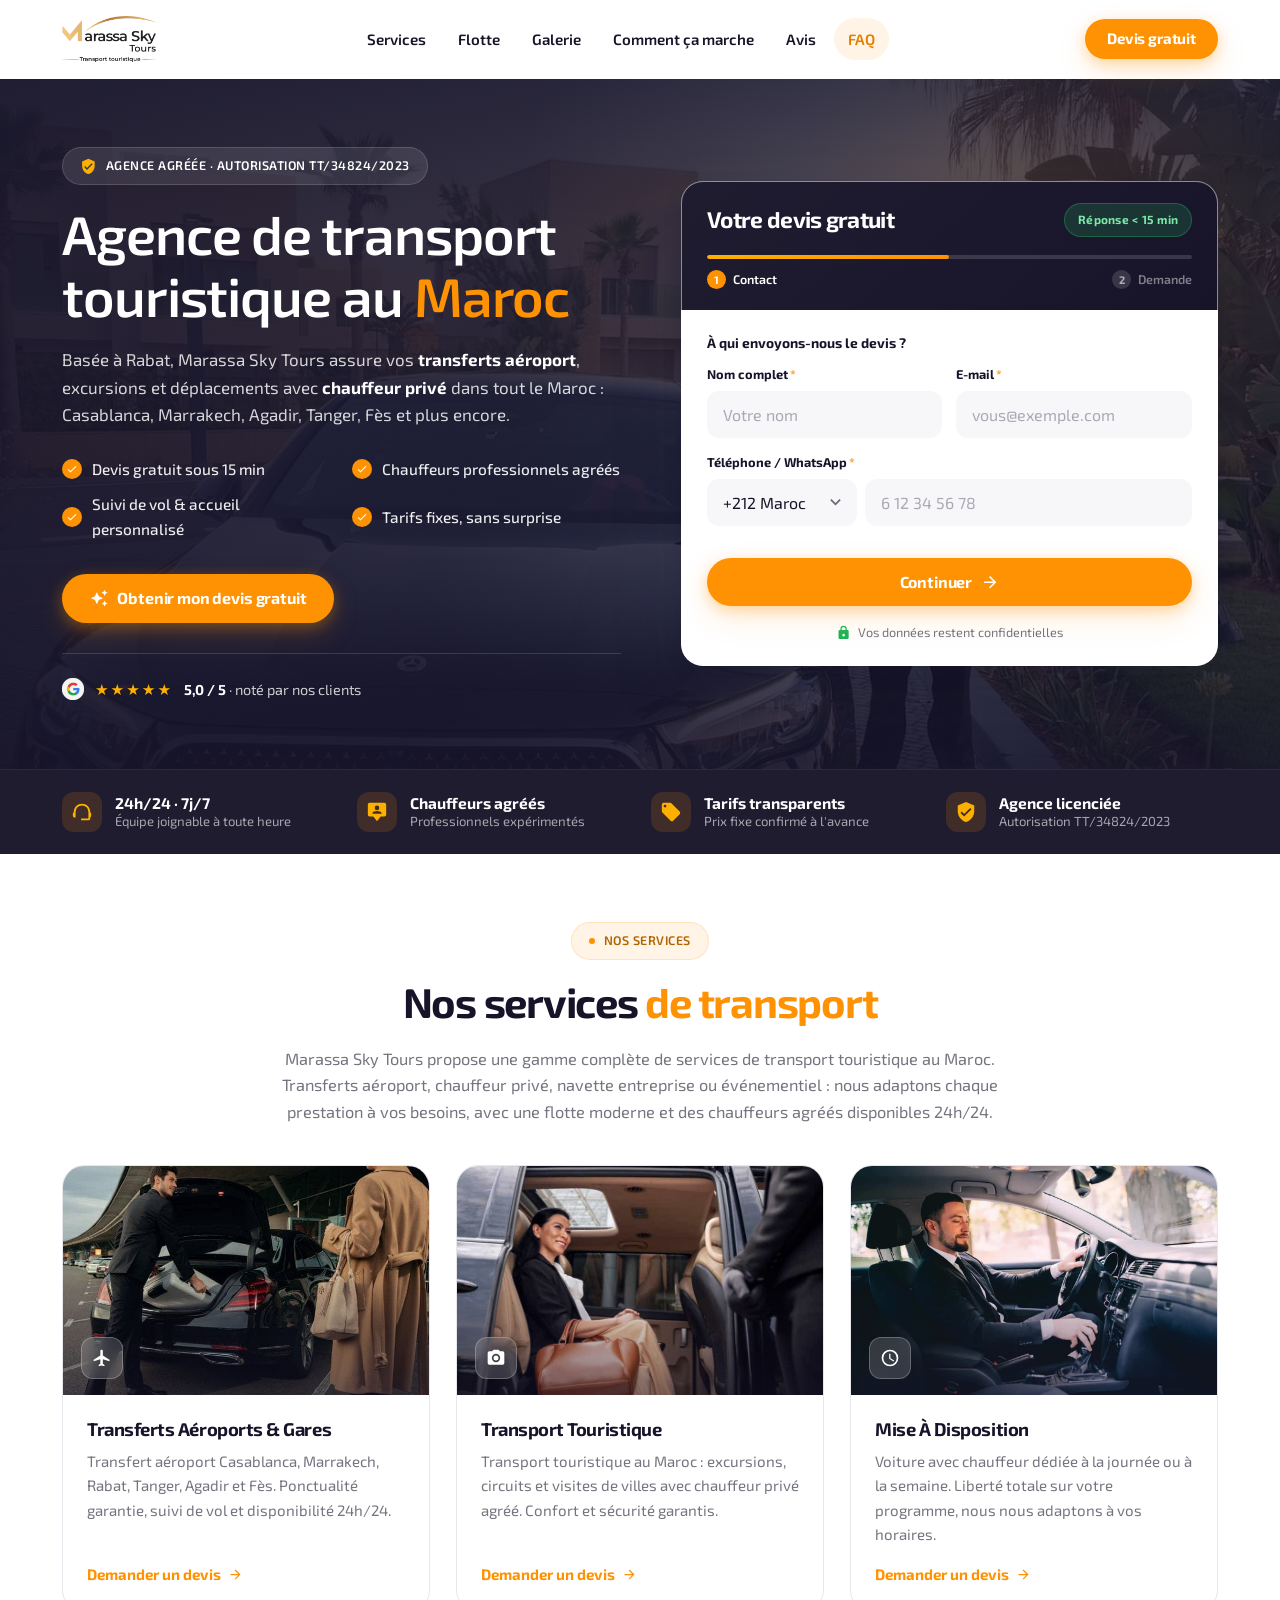
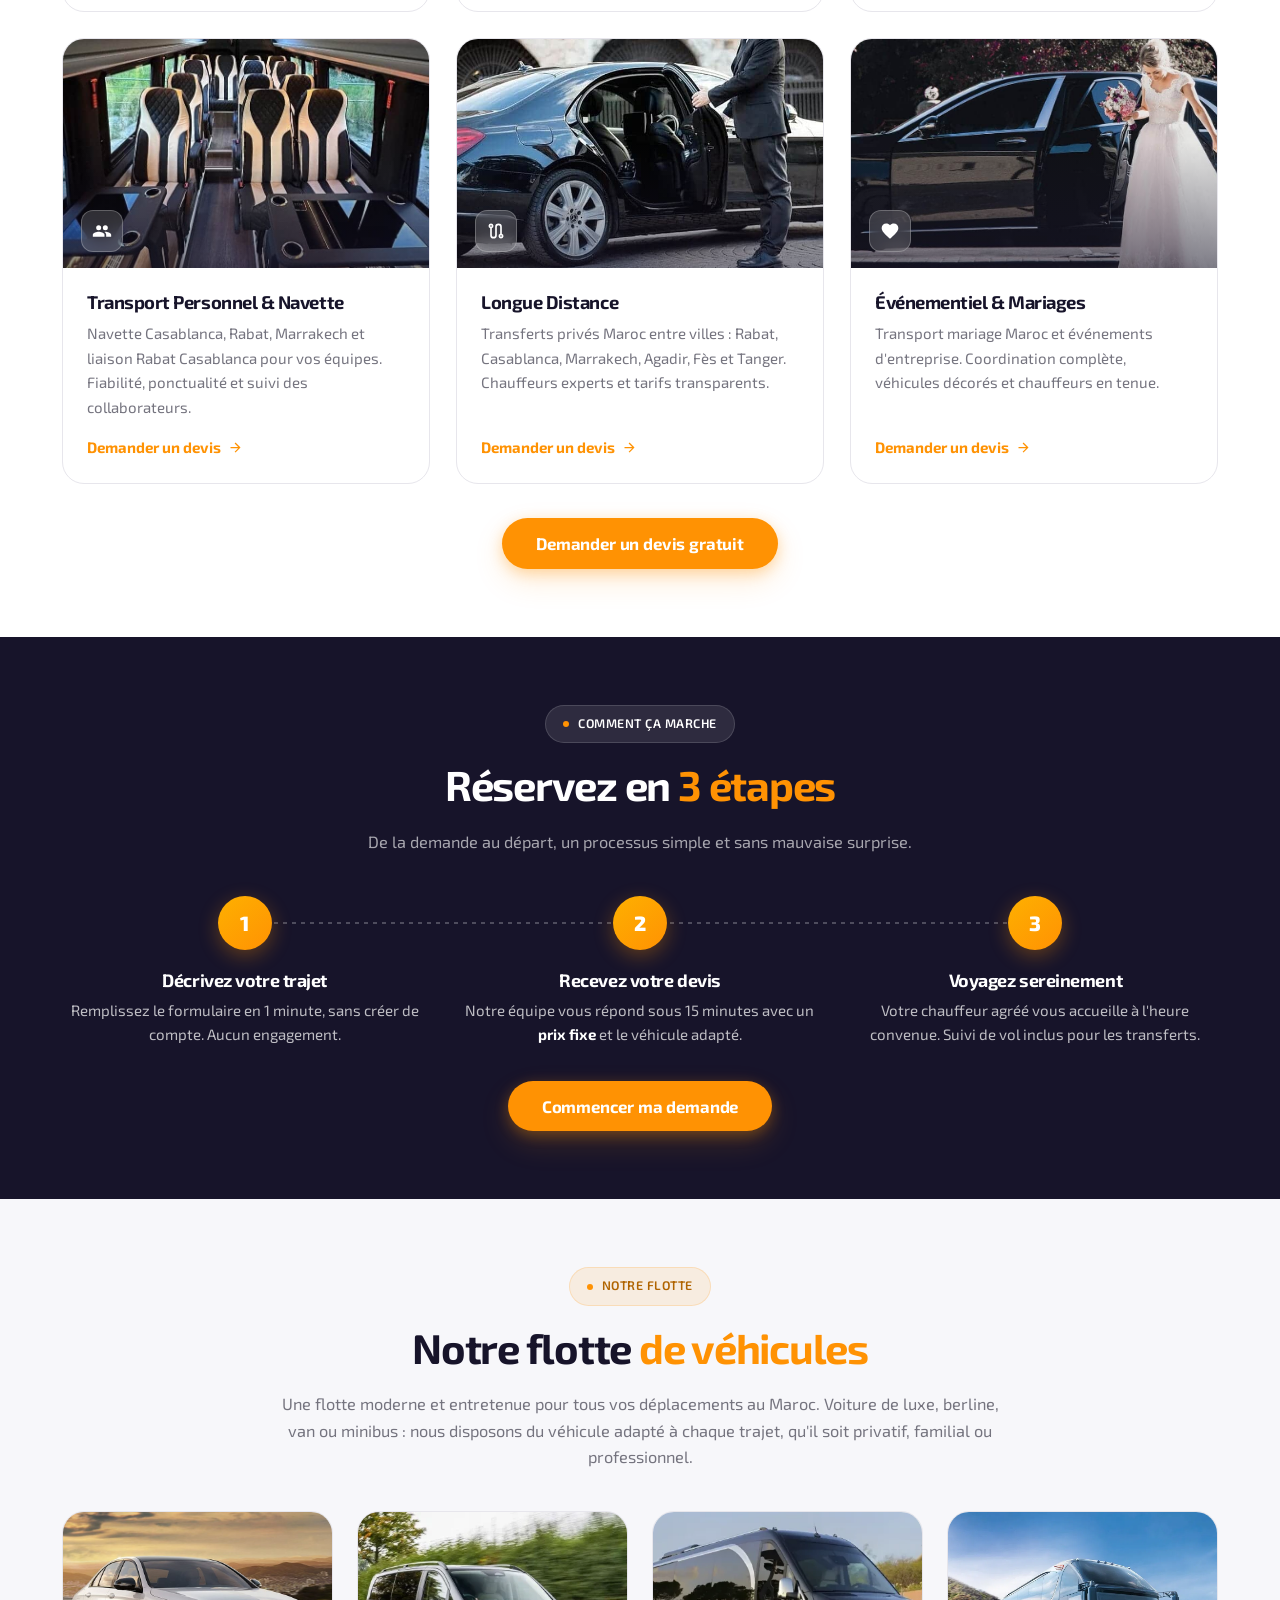
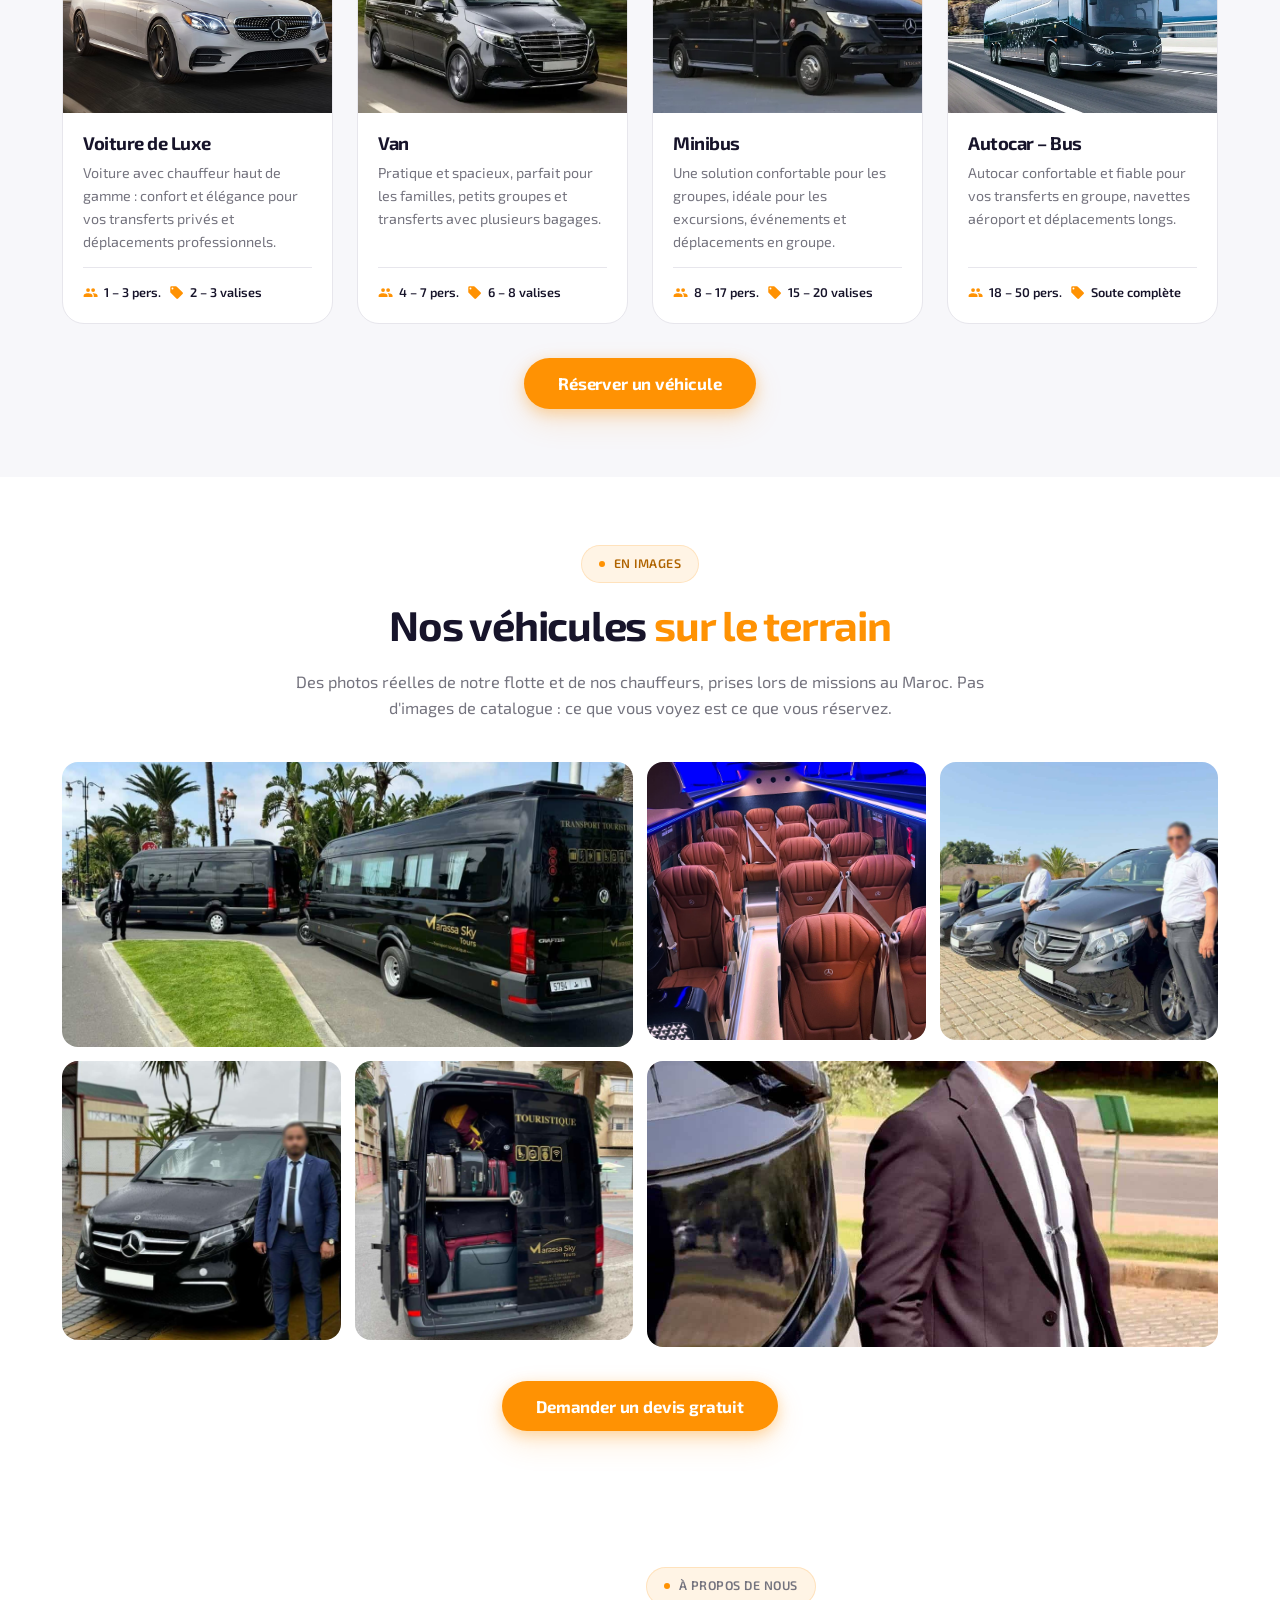
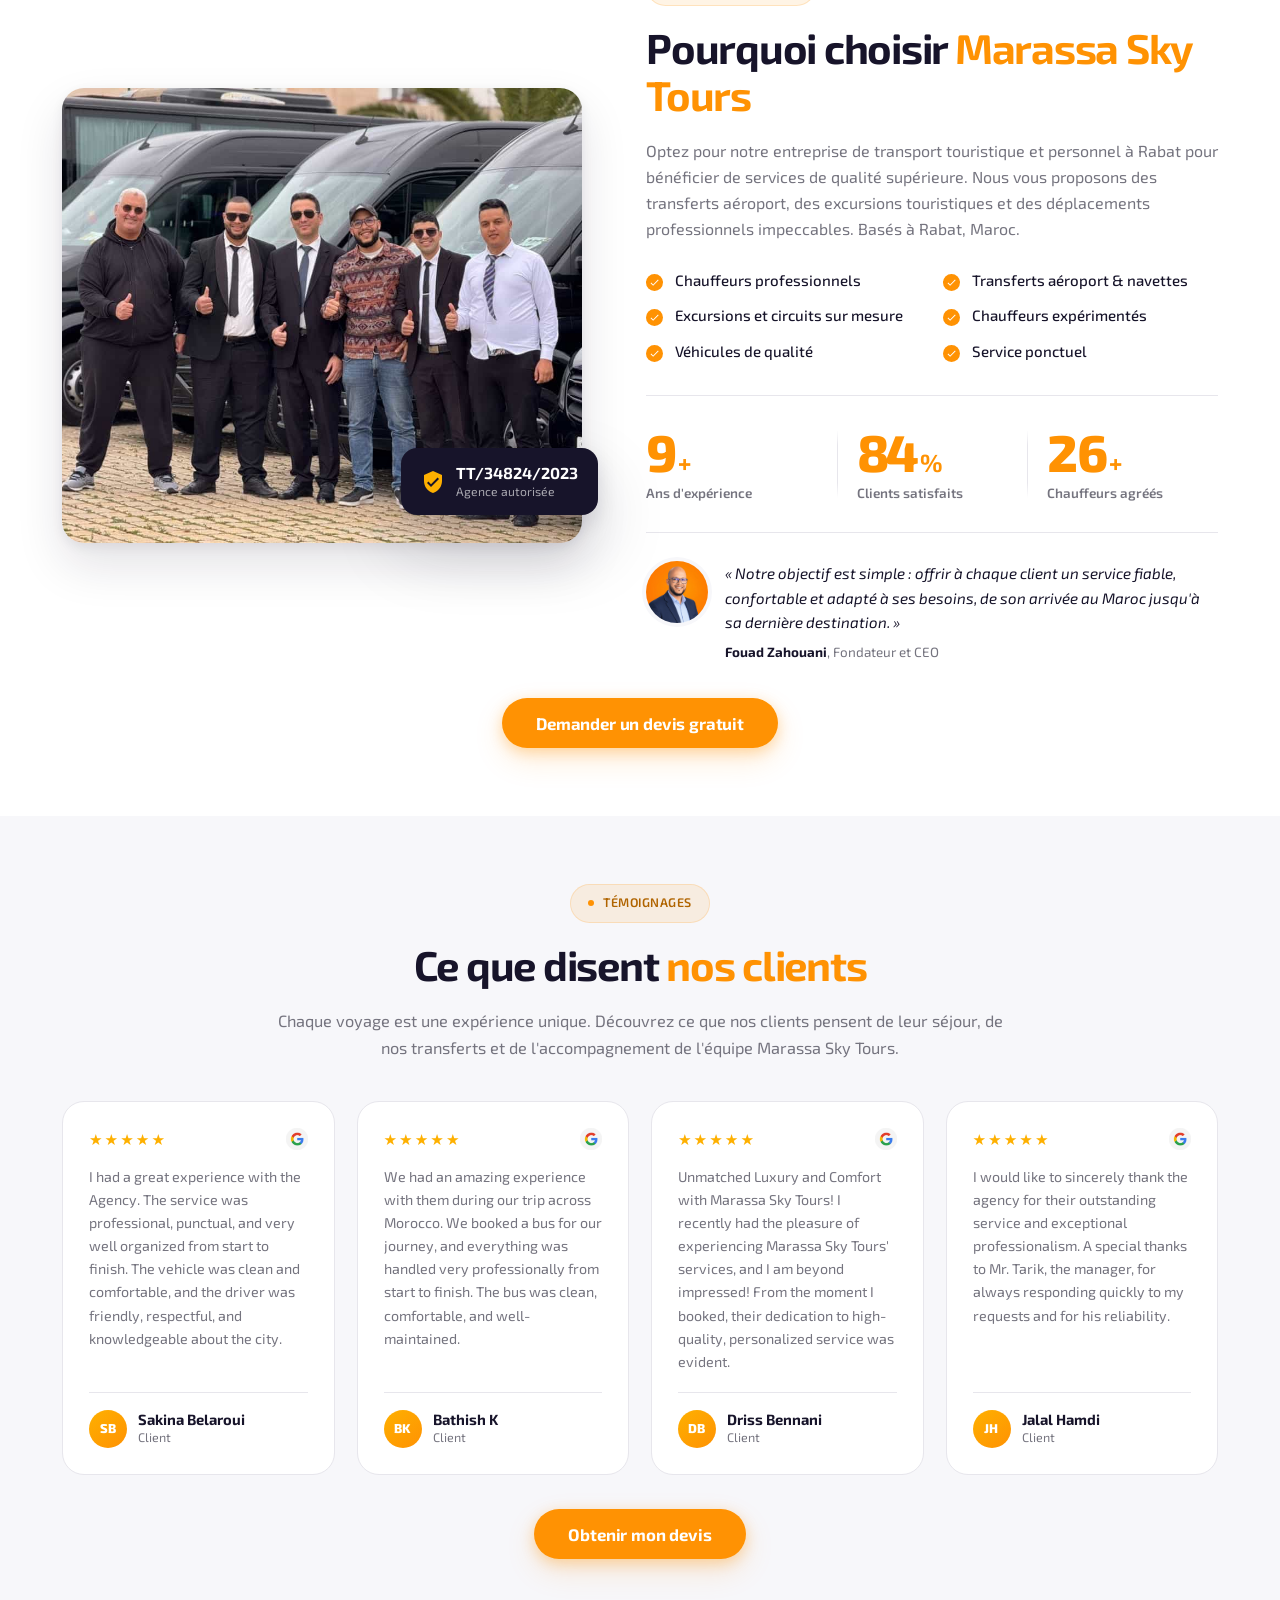
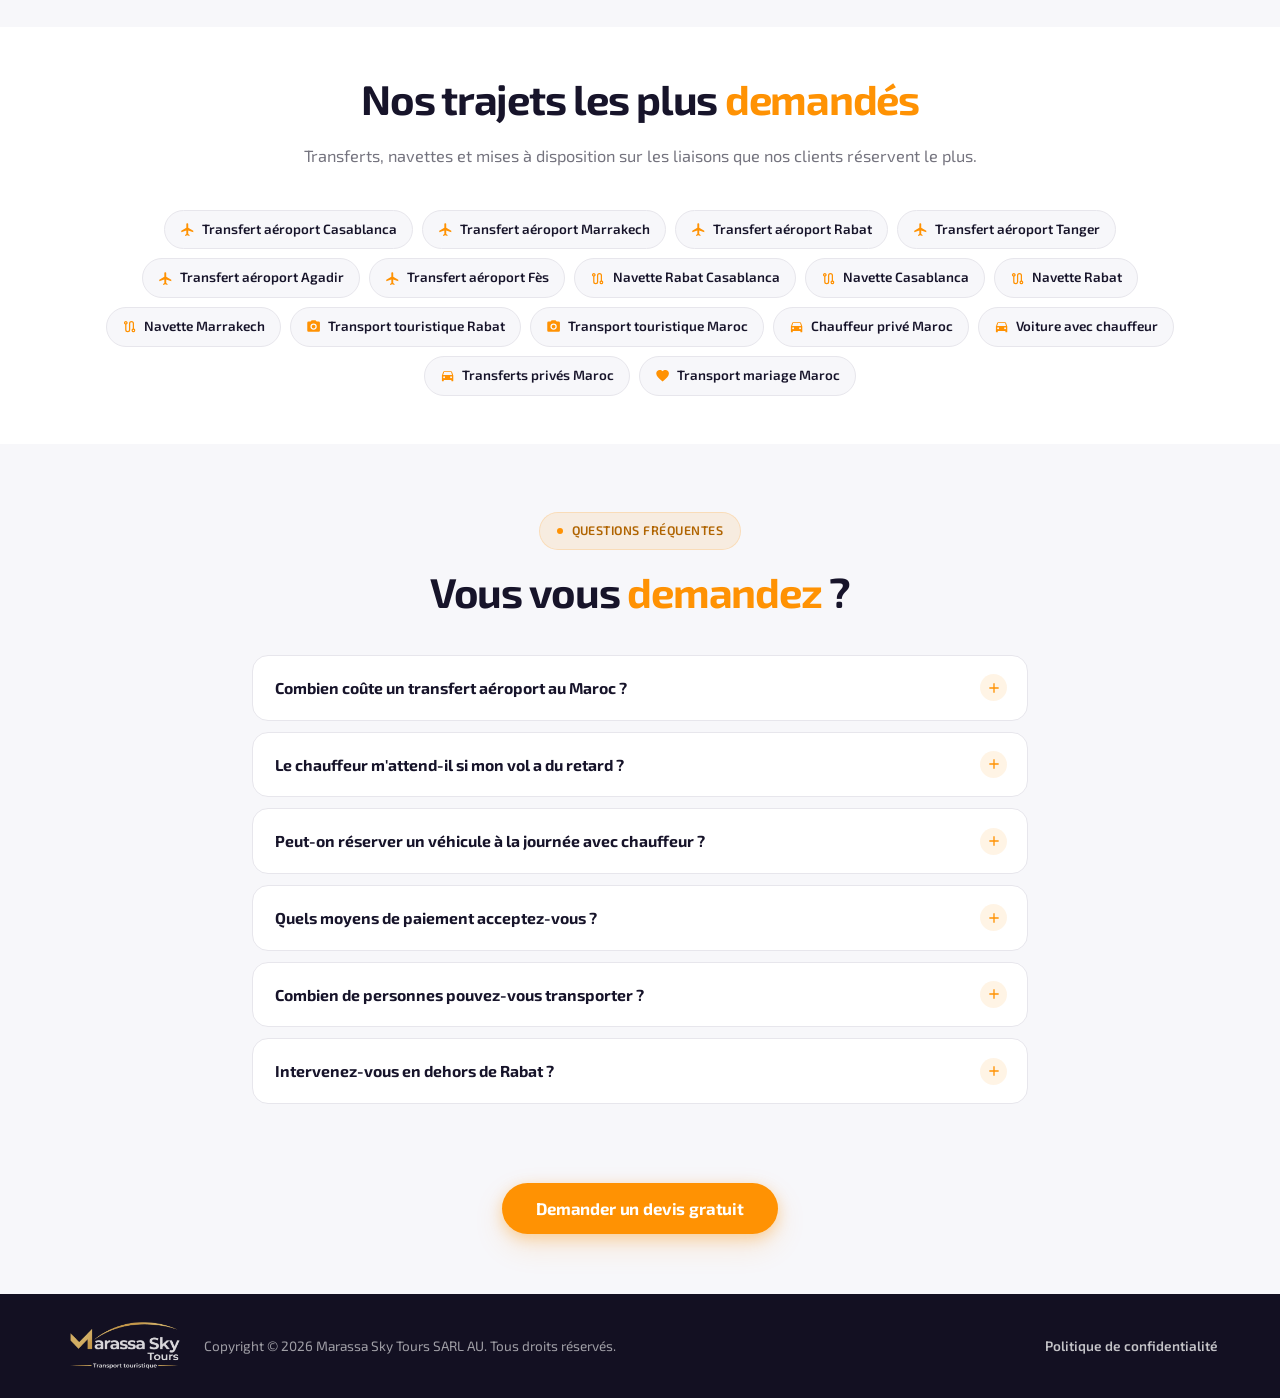
==== commit 1212c3b3: "Rend l'e-mail obligatoire et vérifie le téléphone à l'international Les deux champs qui servent à ra" ====
--- a/index.html
+++ b/index.html
@@ -185,14 +185,25 @@
               <input type="text" name="nom" placeholder="Votre nom" required autocomplete="name">
             </label>
             <label class="field">
-              <span>Téléphone / WhatsApp<i>*</i></span>
-              <input type="tel" name="telephone" placeholder="+212 6 00 00 00 00" required autocomplete="tel" inputmode="tel">
+              <span>E-mail<i>*</i></span>
+              <input type="email" name="email" placeholder="vous@exemple.com" required autocomplete="email" inputmode="email">
+              <!-- Suggestion de correction en cas de faute de frappe sur le domaine -->
+              <small class="field__hint" id="mailHint" aria-live="polite" hidden></small>
             </label>
           </div>
 
           <label class="field">
-            <span>E-mail</span>
-            <input type="email" name="email" placeholder="vous@exemple.com" autocomplete="email" inputmode="email">
+            <span>Téléphone / WhatsApp<i>*</i></span>
+            <!-- L'indicatif est choisi à part : beaucoup de demandes viennent de
+                 France, d'Espagne ou de Belgique, et « 06 12 34 56 78 » ne permet
+                 pas de deviner le pays. Sans indicatif, le lead est injoignable. -->
+            <div class="tel">
+              <select class="tel__code" name="telephone_pays" aria-label="Indicatif du pays">
+                <option value="MA">+212 Maroc</option>
+              </select>
+              <input class="tel__num" type="tel" name="telephone" placeholder="6 12 34 56 78" required autocomplete="tel-national" inputmode="tel">
+            </div>
+            <small class="field__hint" id="telHint" aria-live="polite" hidden></small>
           </label>
         </fieldset>
 
--- a/assets/css/style.css
+++ b/assets/css/style.css
@@ -339,6 +339,21 @@
 /* Tant que rien n'est choisi, l'intitulé reste gris, comme un placeholder. */
 .field select:has(option[value=""]:checked){color:#A9A8B4}
 .field select option{color:var(--ink)}
+
+/* ---------- Téléphone : indicatif + numéro ---------- */
+/* L'indicatif garde une largeur fixe pour que le numéro commence toujours au
+   même endroit ; le nom du pays peut être rogné, l'indicatif reste lisible. */
+.tel{display:grid;grid-template-columns:minmax(0,150px) 1fr;gap:8px}
+.tel__code{padding-left:12px;padding-right:28px;background-position:right 10px center}
+.tel__num{min-width:0}
+
+/* ---------- Indication sous un champ ---------- */
+.field__hint{font-size:.76rem;font-weight:600;color:var(--ok-dk);line-height:1.35}
+.field__hint--err{color:var(--danger)}
+.field__hint button{
+  font:inherit;color:var(--orange-dk);background:none;border:0;padding:0;
+  cursor:pointer;text-decoration:underline;
+}
 
 .hp{position:absolute;left:-9999px;width:1px;height:1px;overflow:hidden}
 
@@ -752,6 +767,7 @@
   .formcard__eta{flex:none;white-space:nowrap;padding:5px 10px;font-size:.68rem}
   .form{padding:18px}
   .form__row--2{grid-template-columns:1fr;gap:14px}
+  .tel{grid-template-columns:minmax(0,146px) 1fr;gap:7px}
   /* Les pastilles numérotées occupaient une ligne entière (26px de rond plus
      20px de marge tactile) pour n'afficher que « 1 » et « 2 ». Sur mobile on
      garde la barre et les deux intitulés, qui disent la même chose en 15px. */
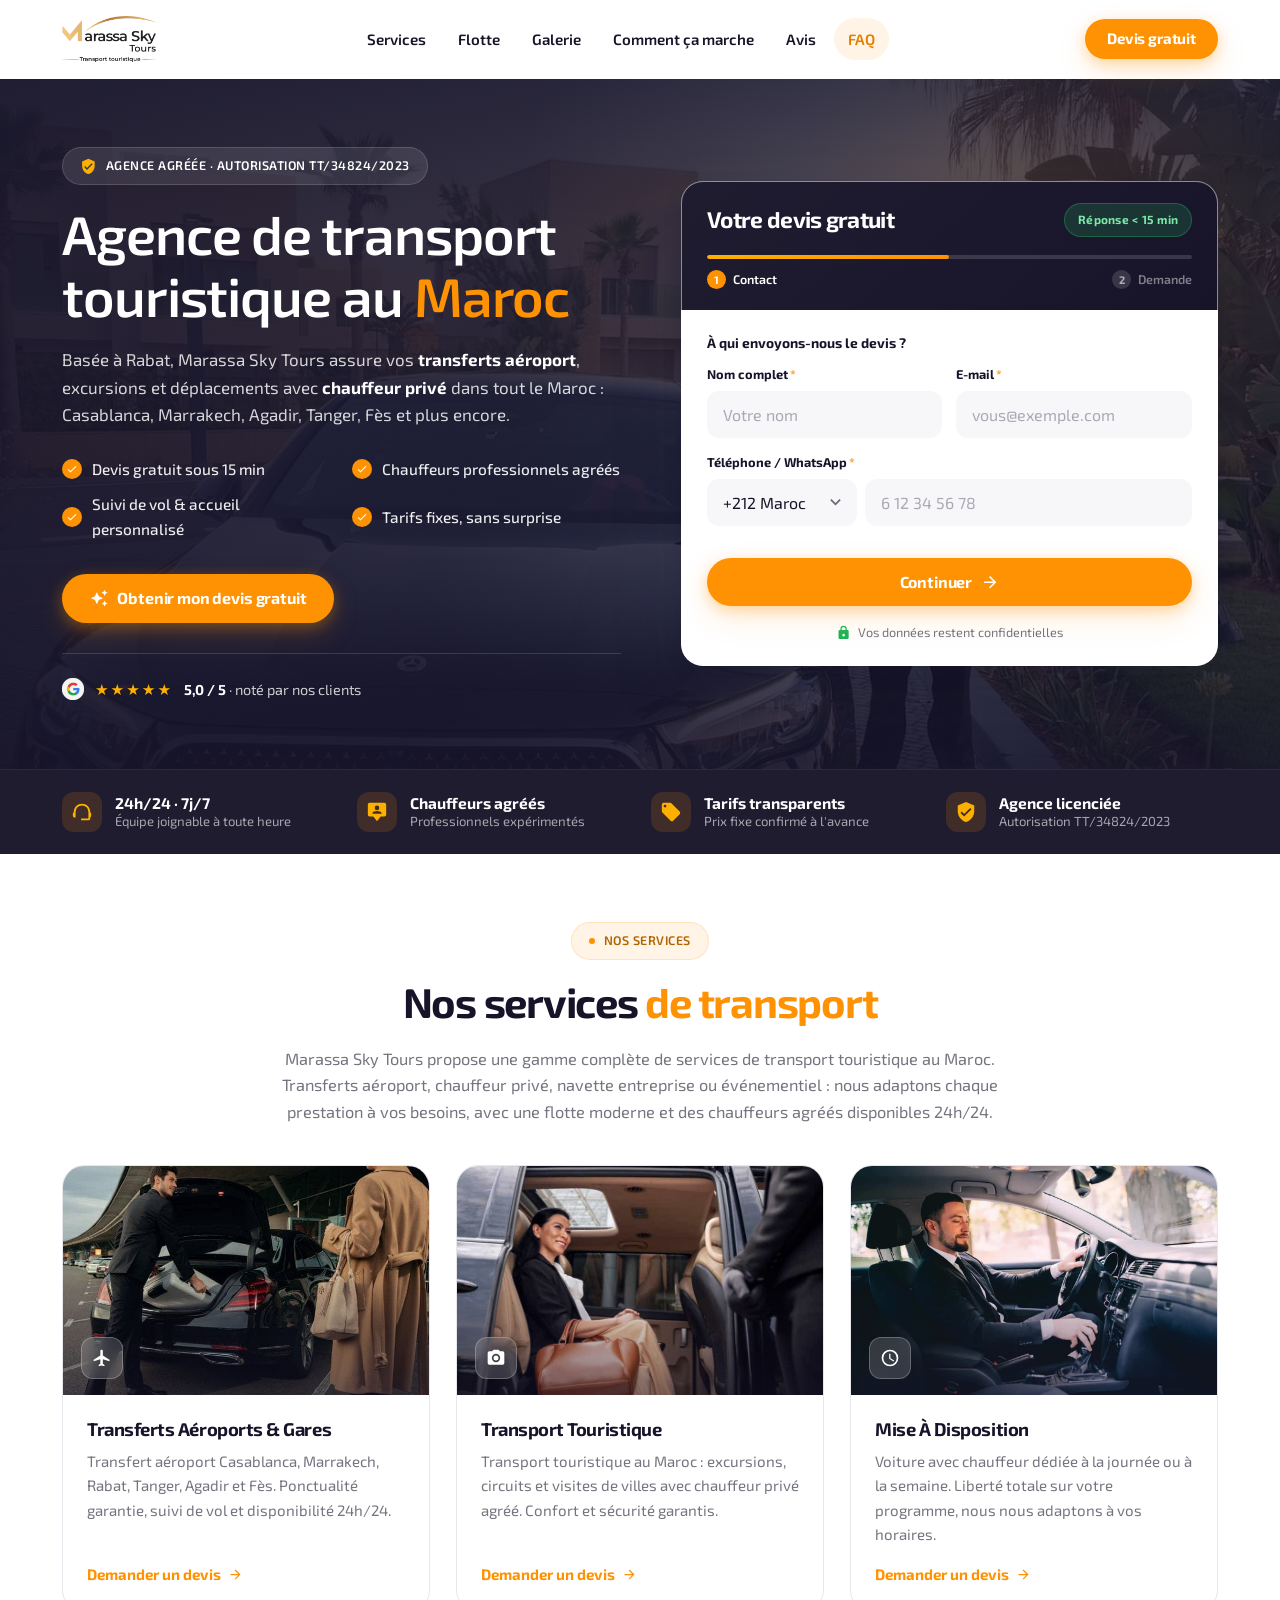
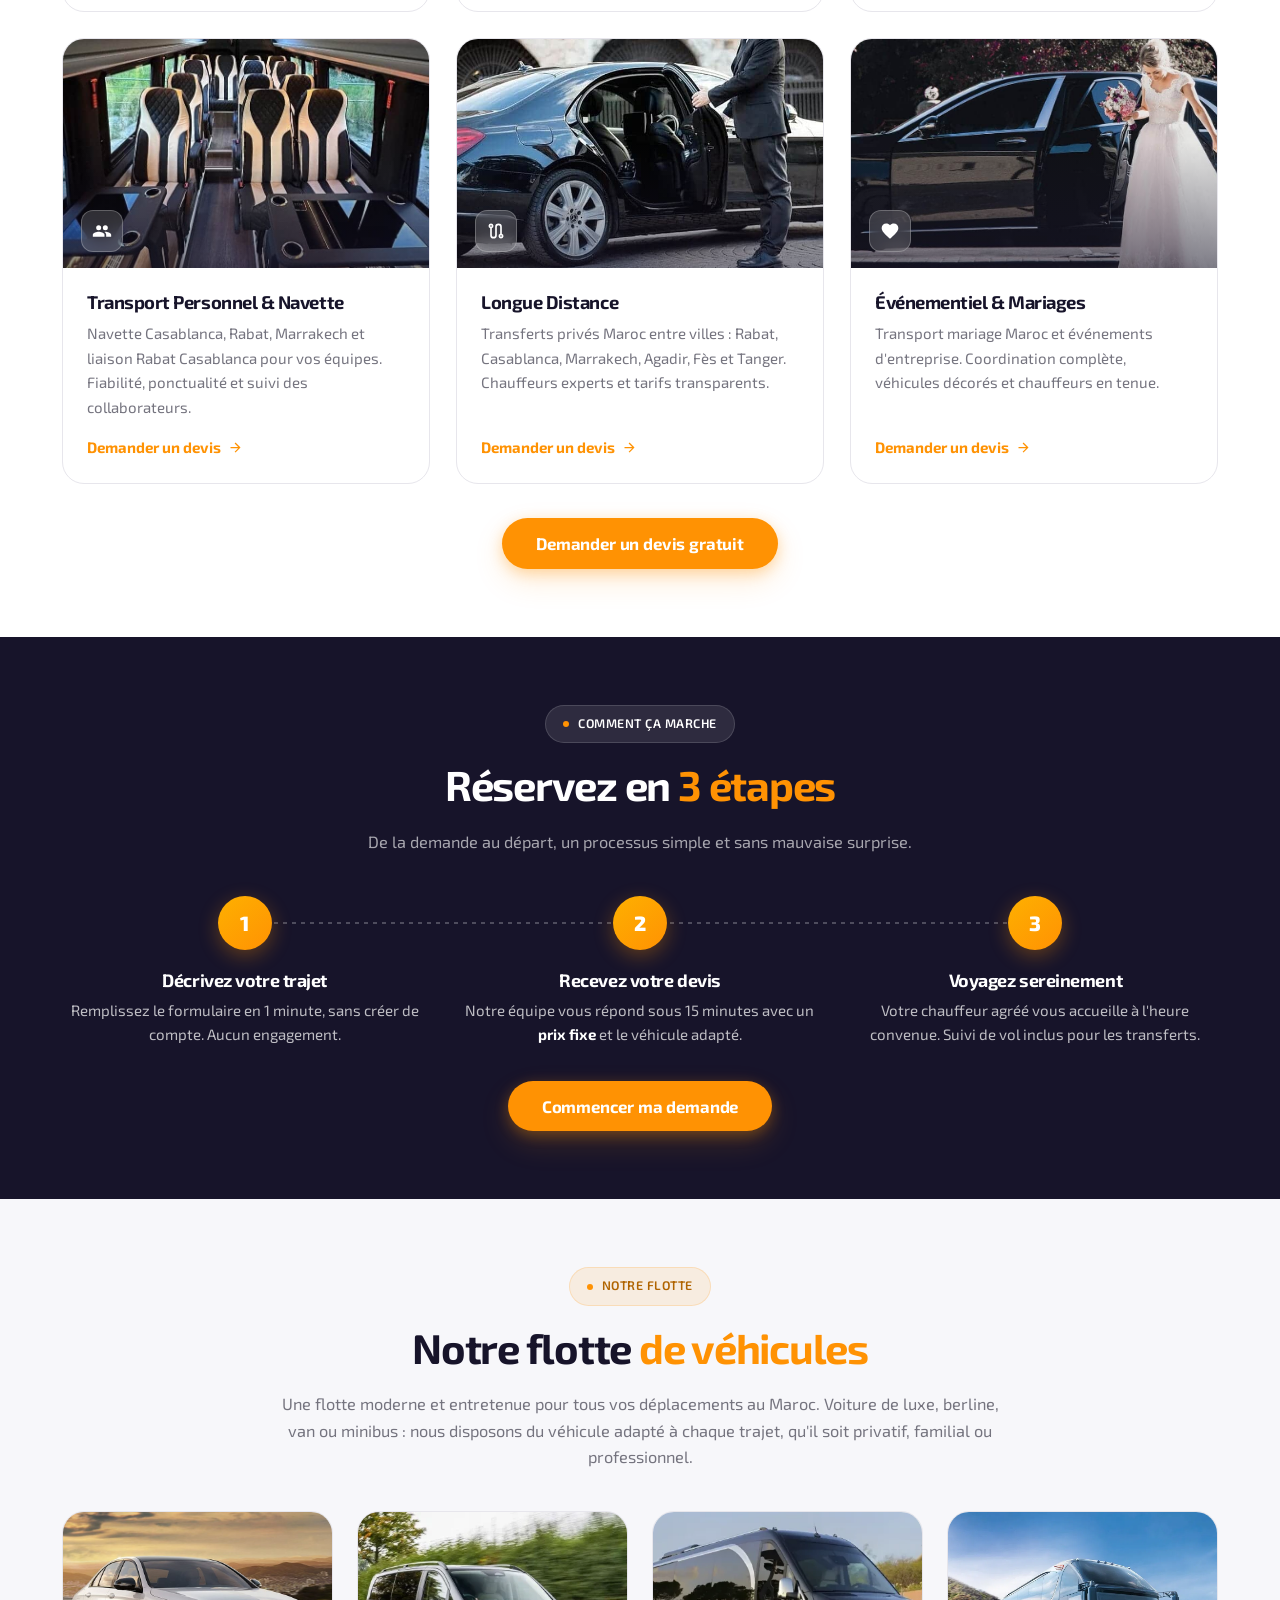
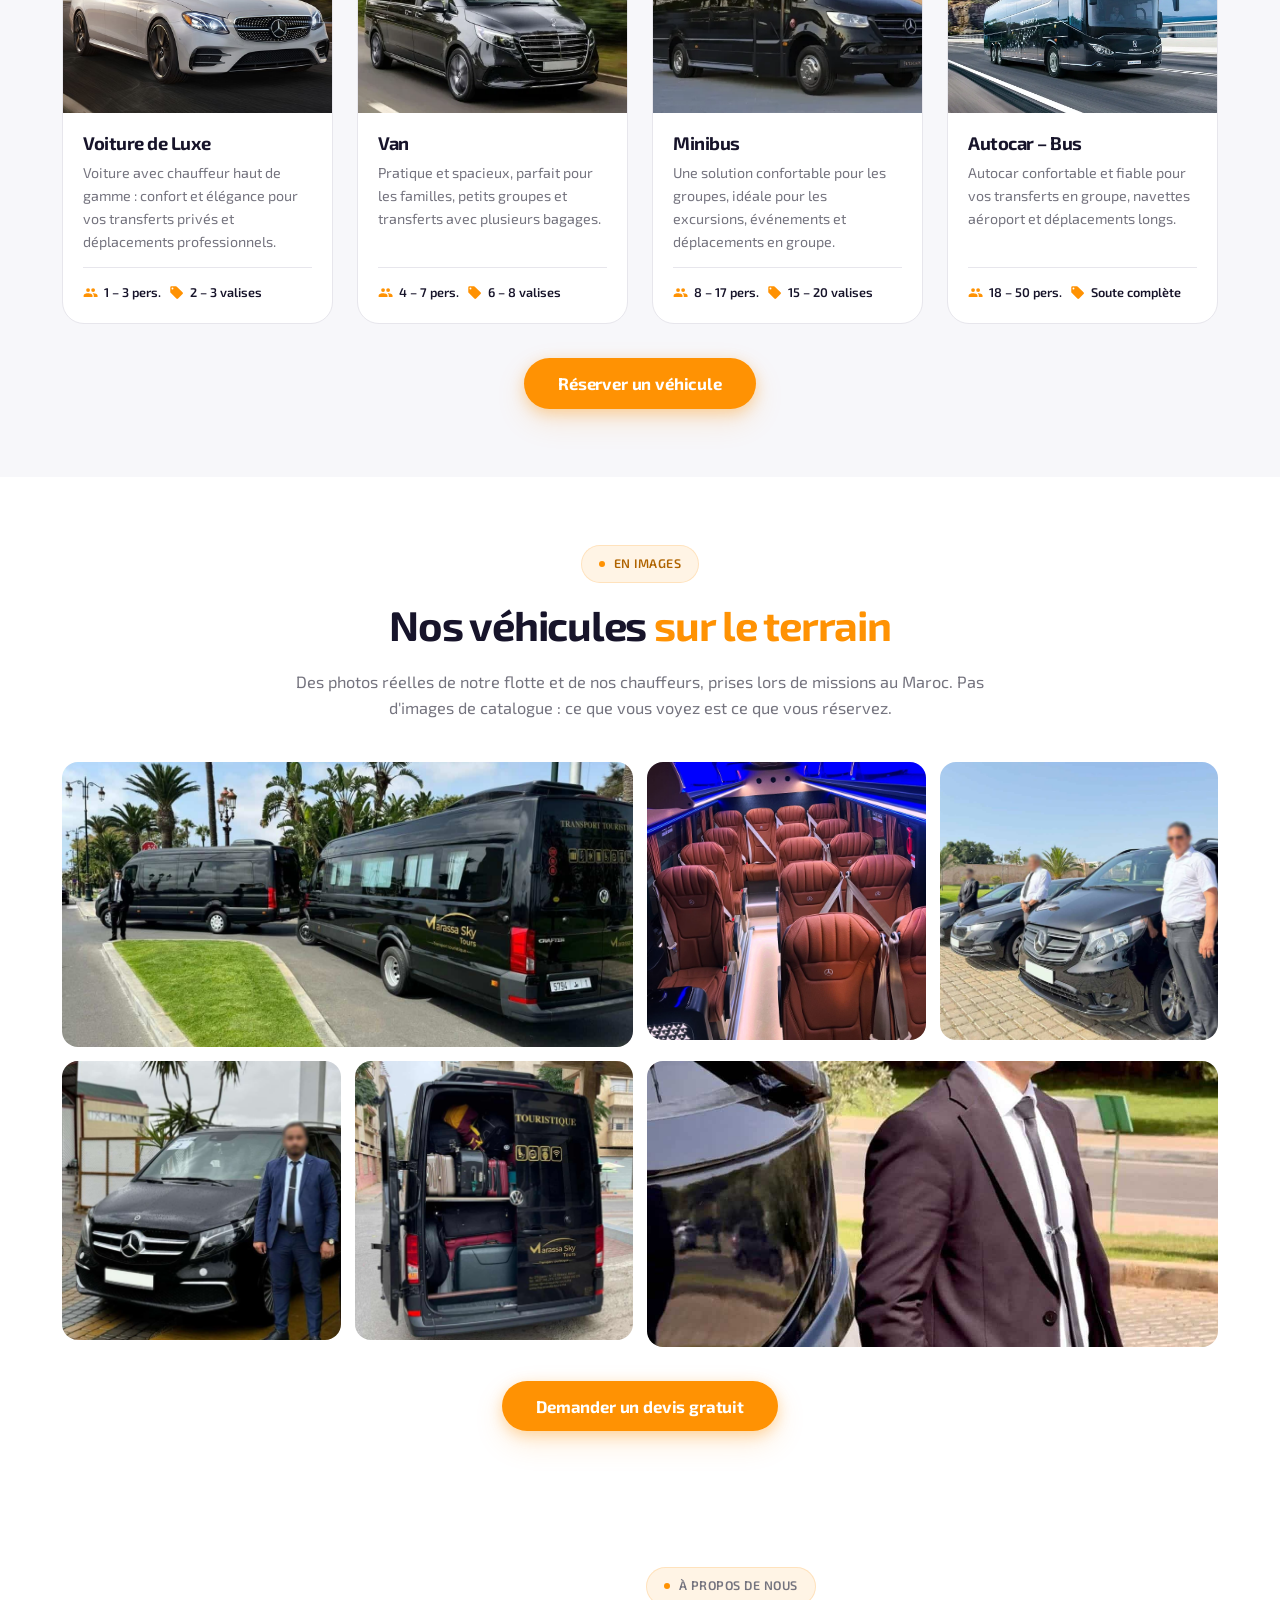
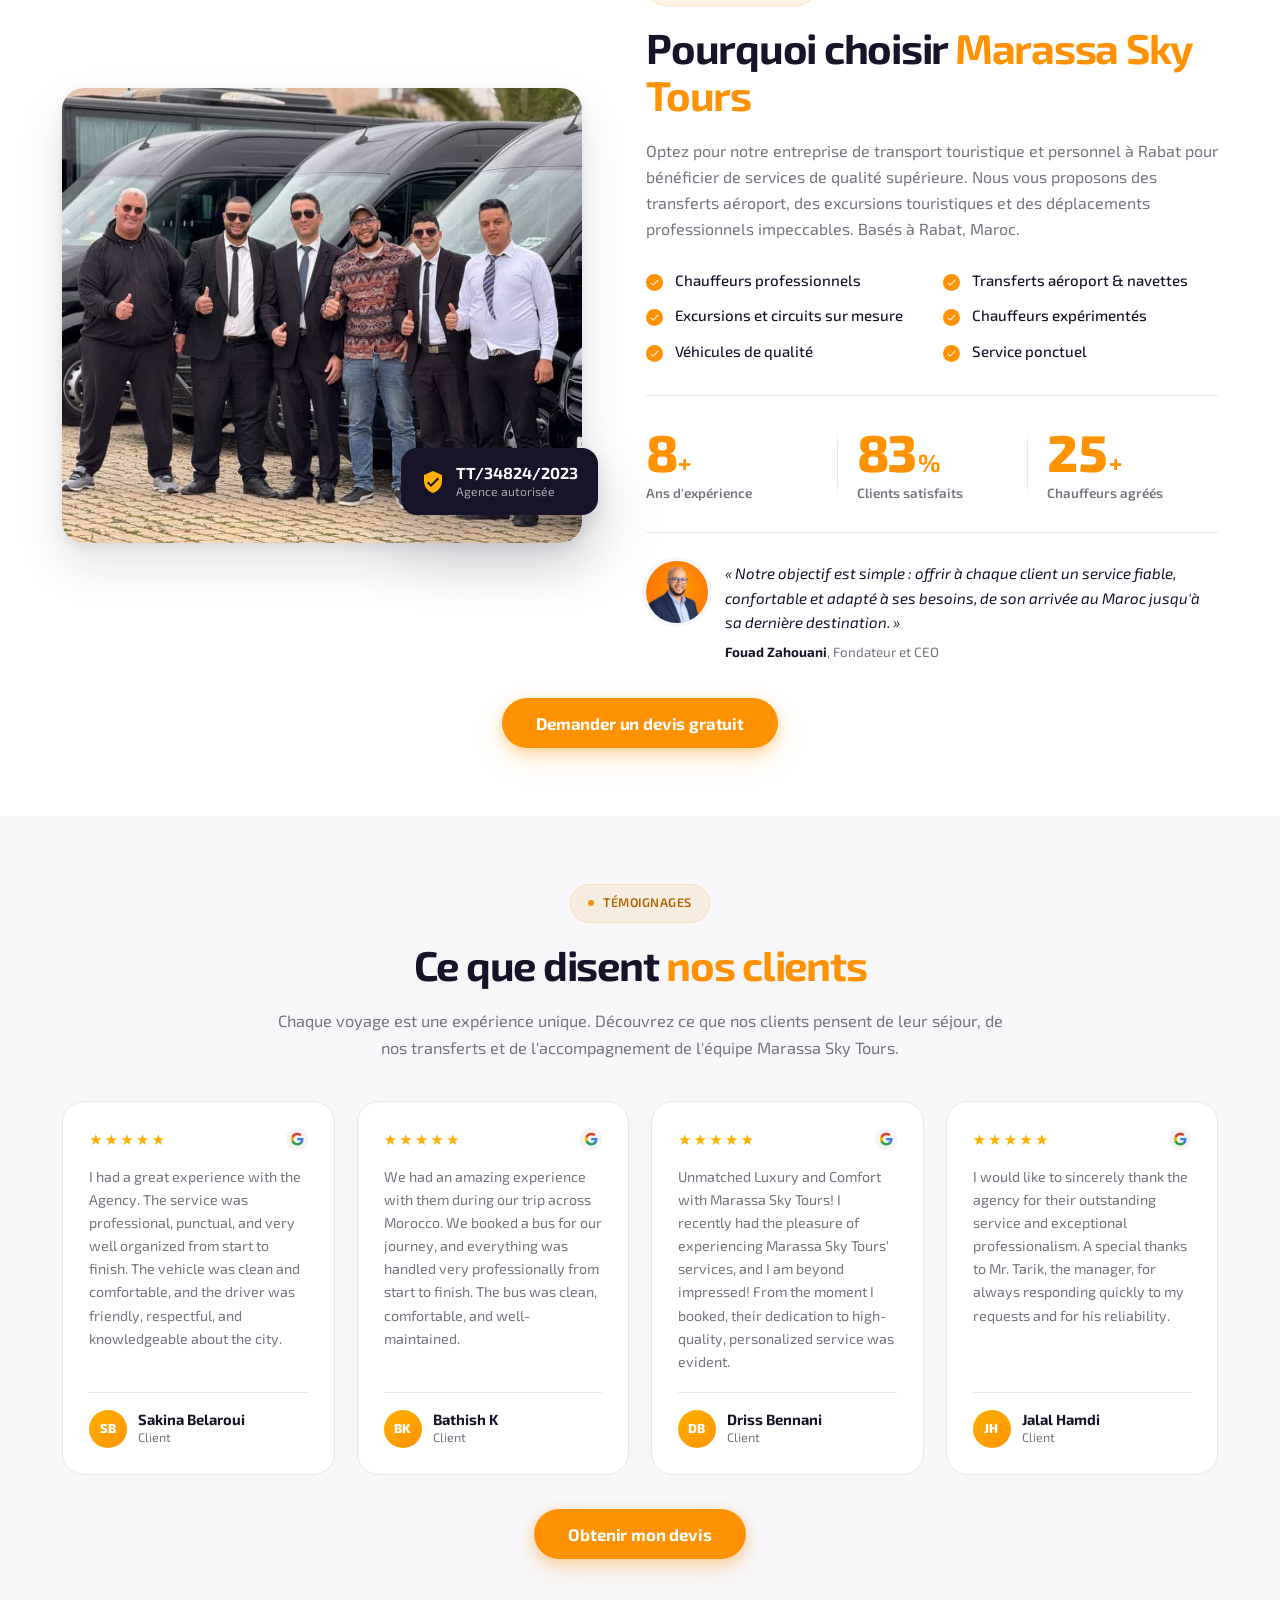
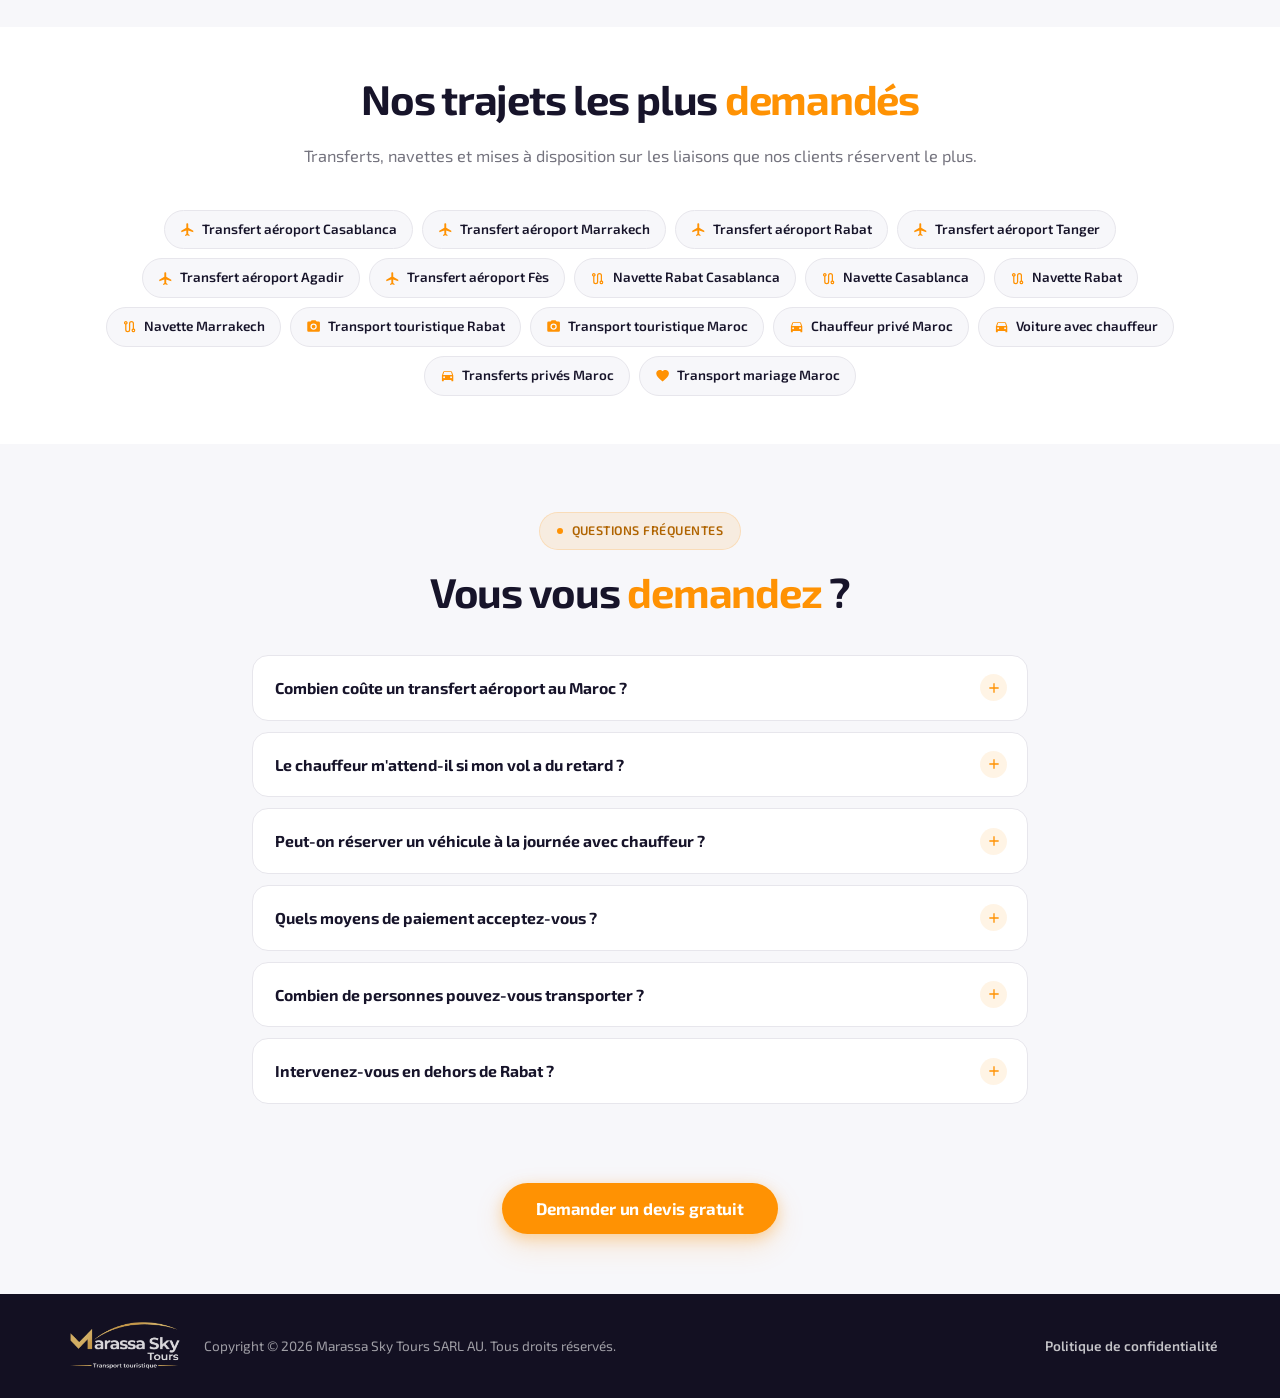
==== commit 77fbd374: "Ajoute un jeton de version aux feuilles de style et au script Les deux fichiers étaient appelés sans" ====
--- a/index.html
+++ b/index.html
@@ -35,7 +35,11 @@
 <!-- Préchargé uniquement sur grand écran : sur mobile la photo est très voilée
      et ce préchargement coûterait 226 Ko en concurrence du formulaire. -->
 <link rel="preload" as="image" href="assets/img/hero.jpg" media="(min-width:761px)">
-<link rel="stylesheet" href="assets/css/style.css">
+<!-- ?v= : jeton de version. Sans lui, un visiteur déjà venu garde en cache
+     l'ancien CSS et l'ancien JS avec le nouveau HTML, et le formulaire se
+     retrouve à moitié mis à jour. À incrémenter à chaque modification de
+     style.css ou de main.js. -->
+<link rel="stylesheet" href="assets/css/style.css?v=20261007">
 
 <!-- ===== Google Ads en direct (ALTERNATIVE à GTM, ne pas cumuler) =====
      Google Tag Manager est déjà installé ci-dessus : le plus simple est d'y créer
@@ -755,6 +759,6 @@
   <a class="mobilebar__cta" href="#devis" data-track="cta_mobilebar"><span>Demander un devis gratuit</span></a>
 </div>
 
-<script src="assets/js/main.js" defer></script>
+<script src="assets/js/main.js?v=20261007" defer></script>
 </body>
 </html>
